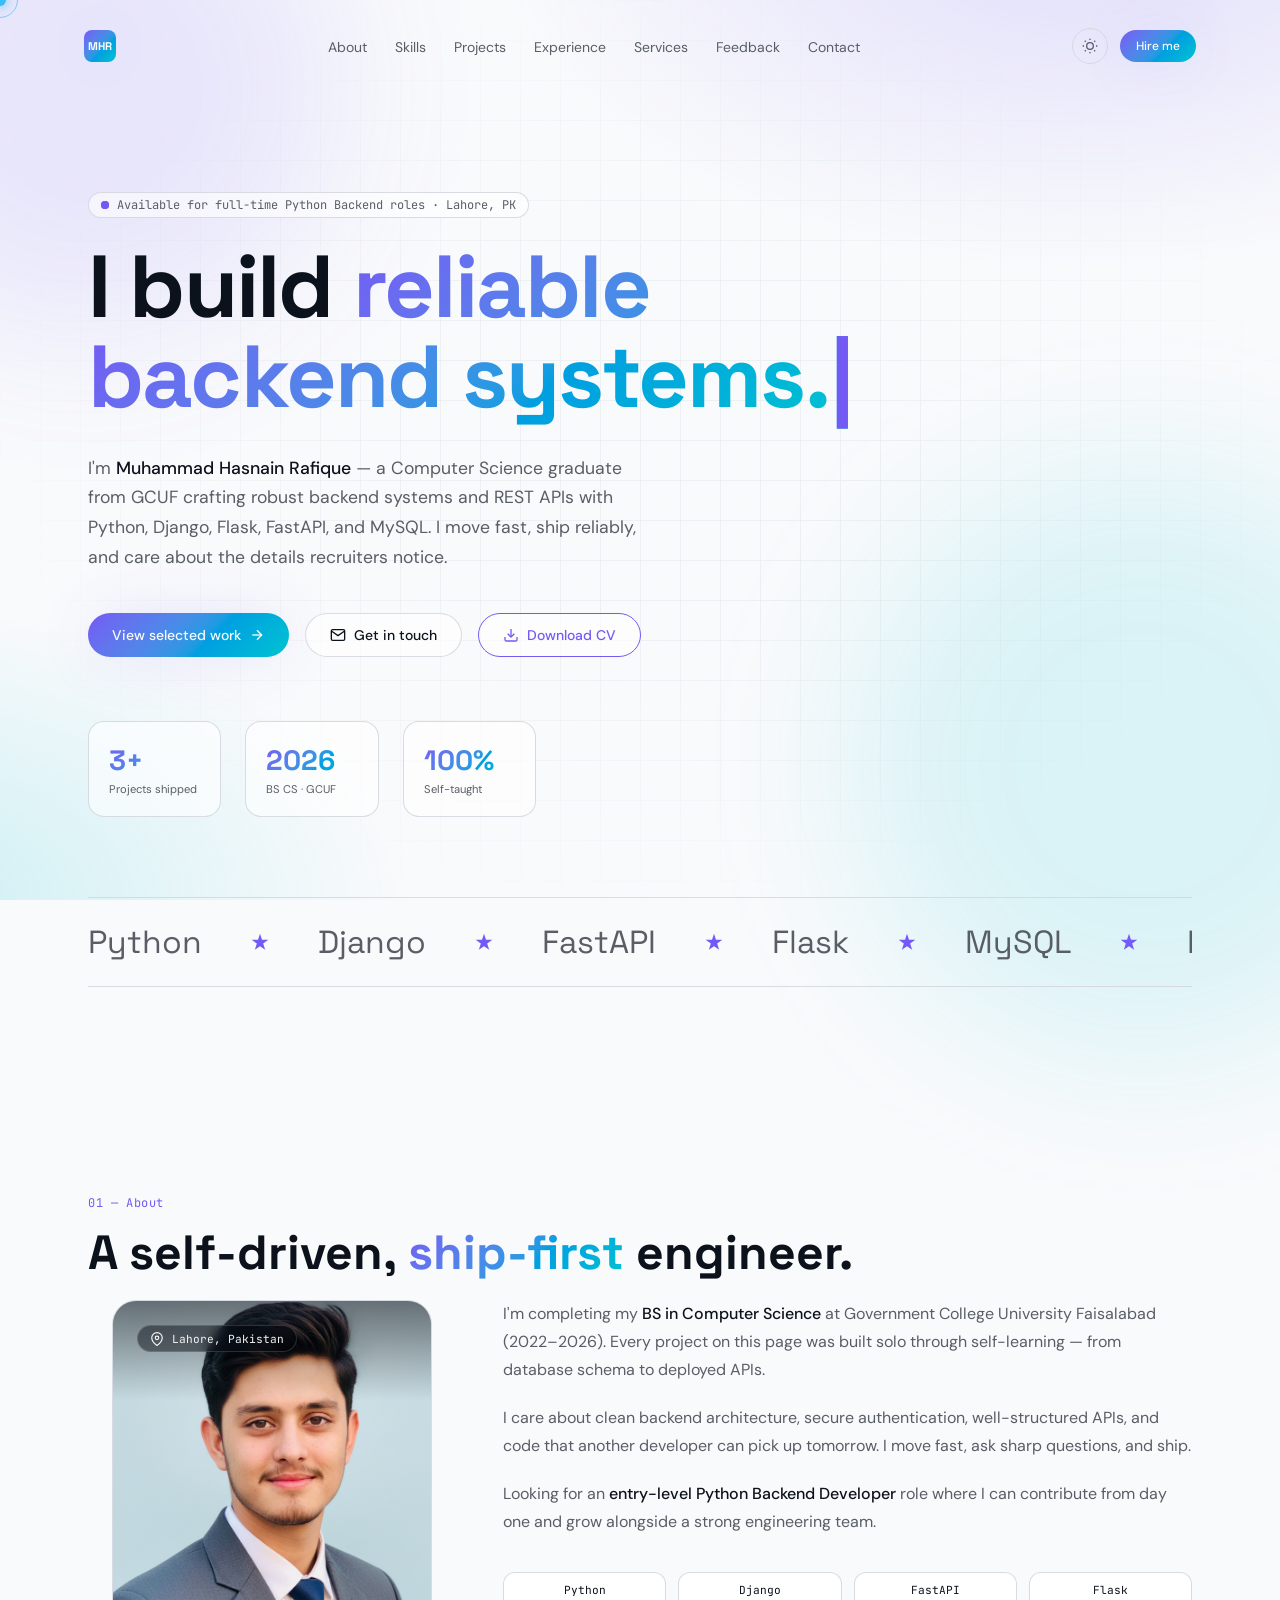
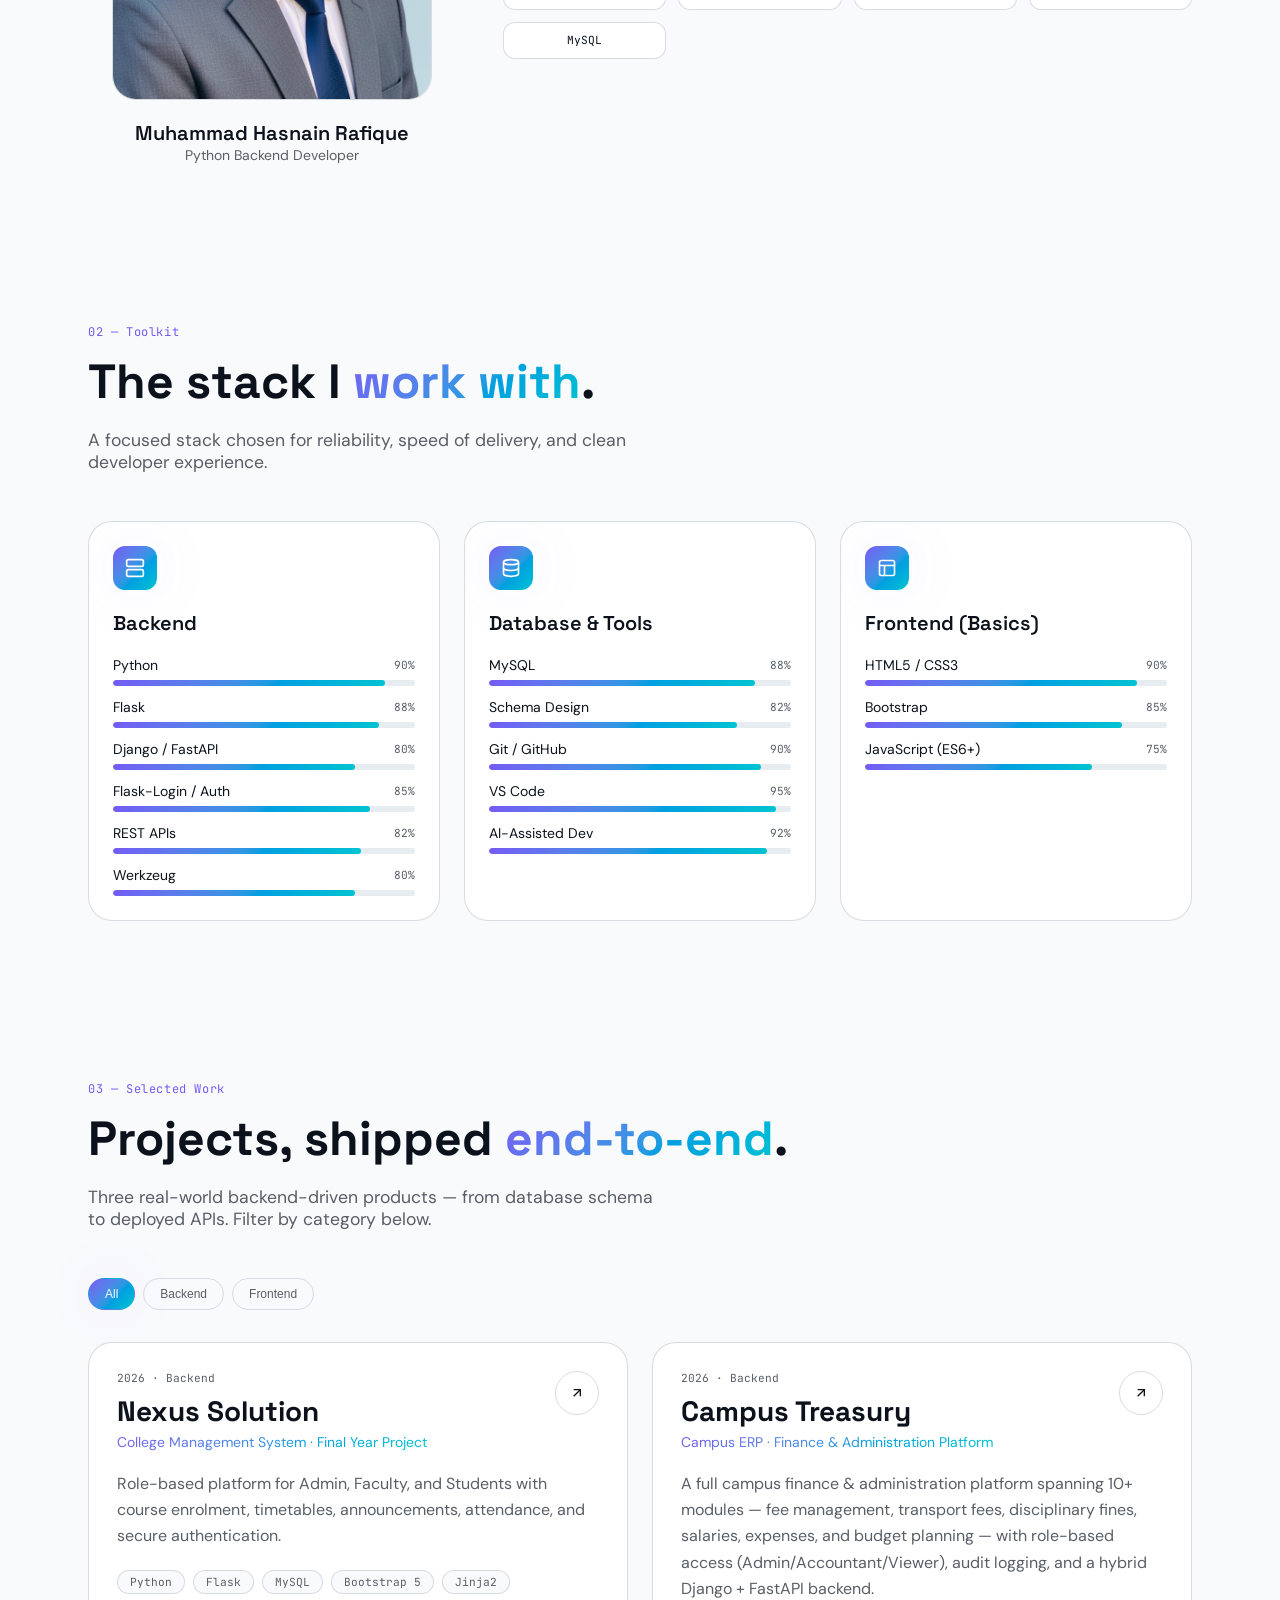
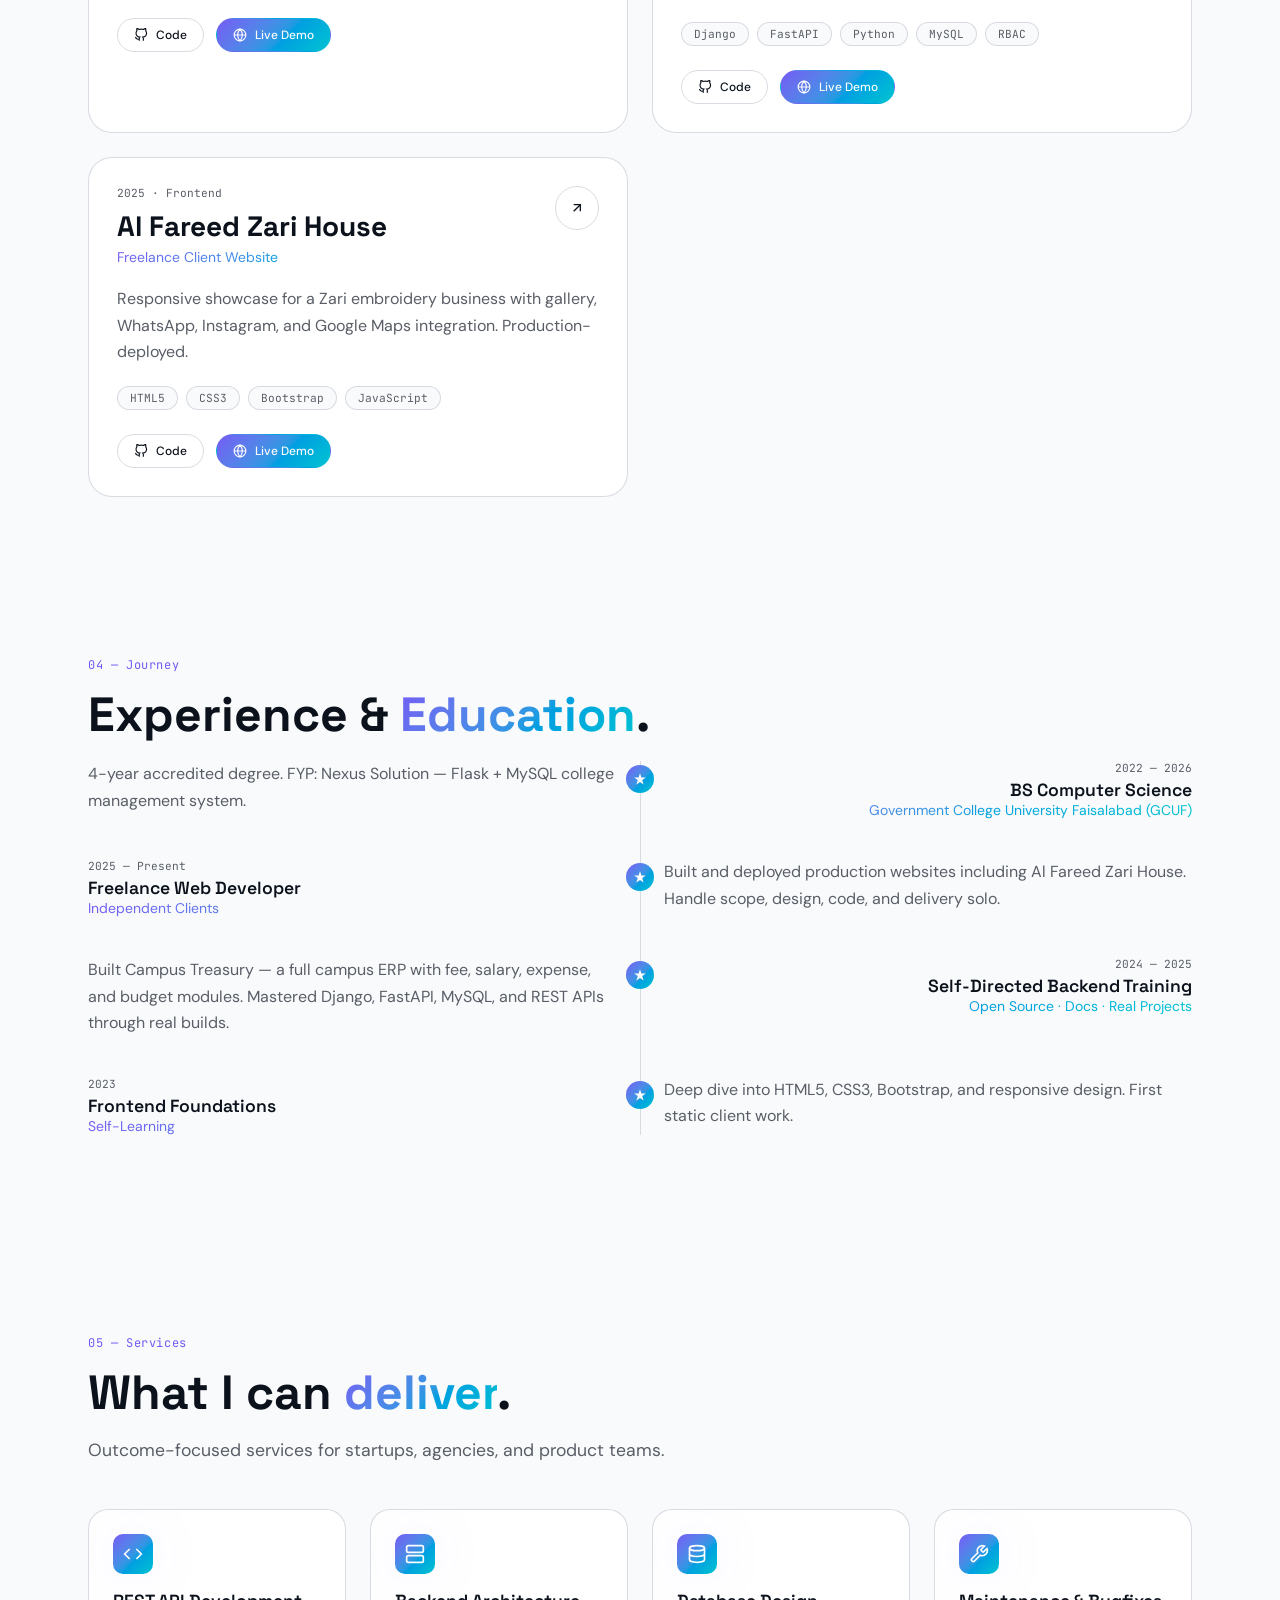
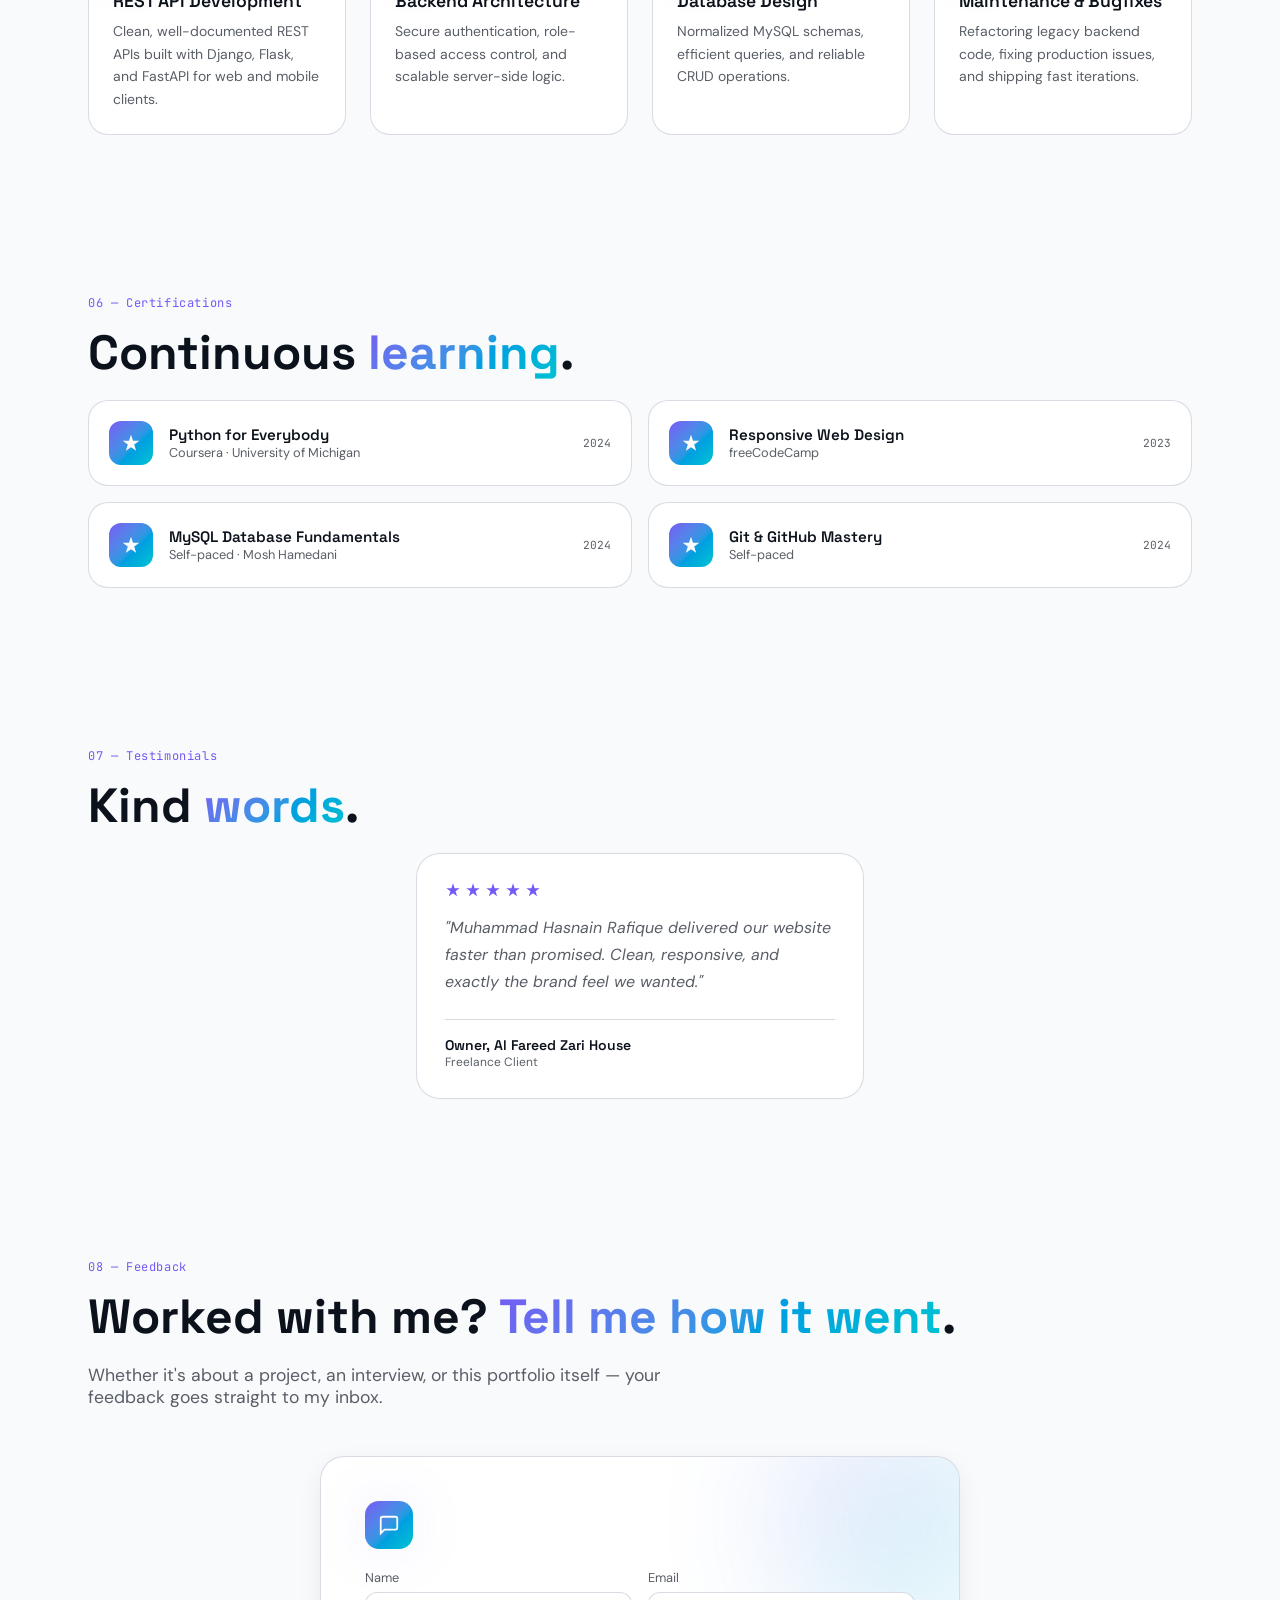
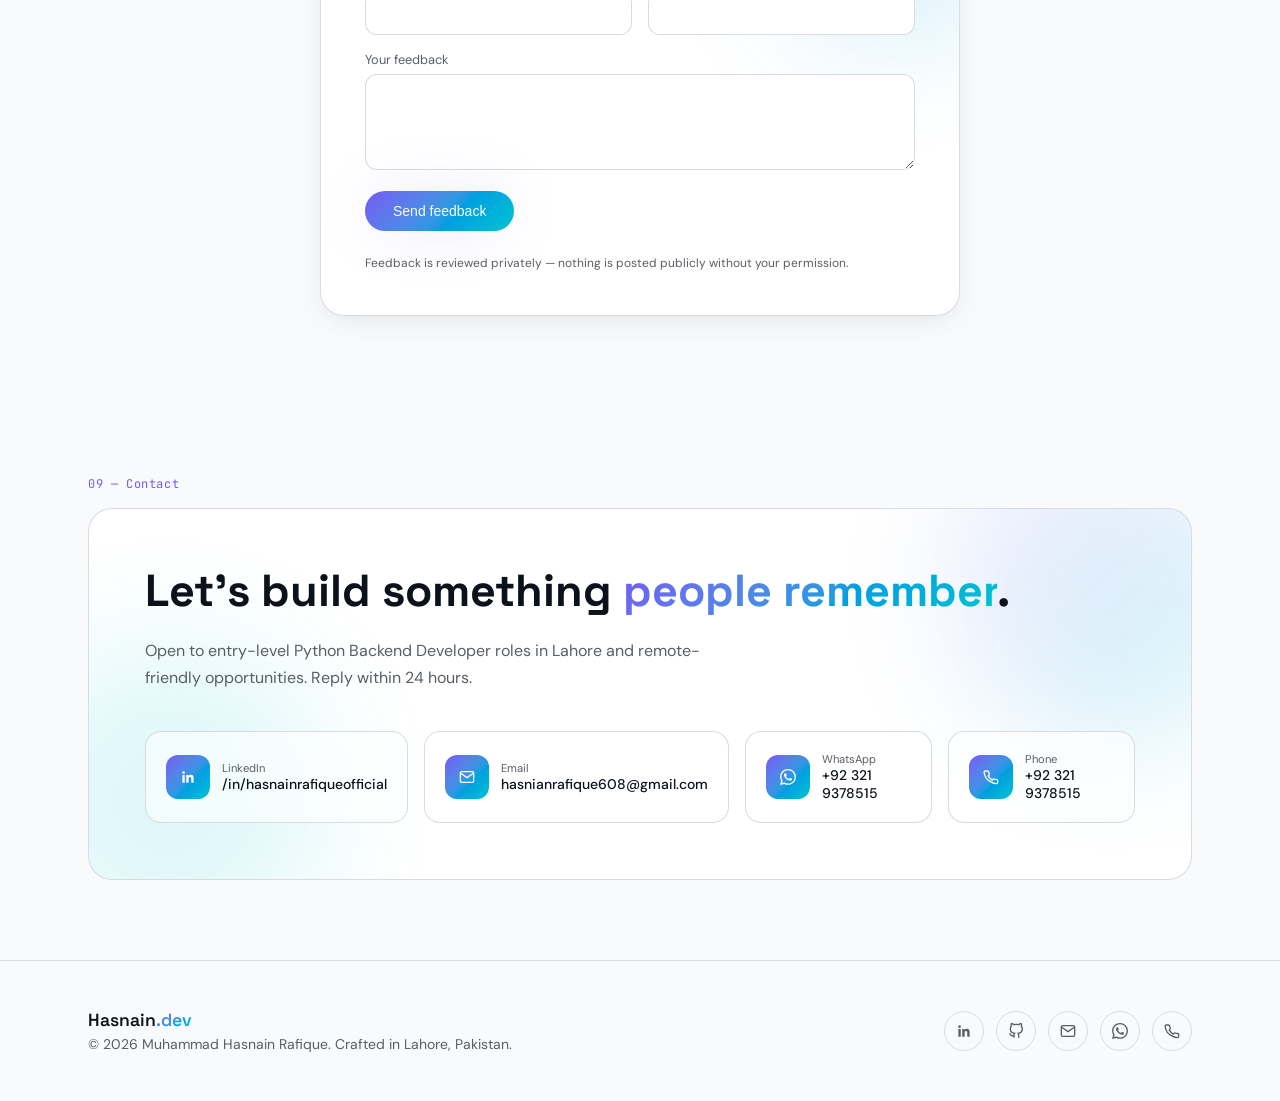
==== index.html @ e31b79c5 "update file" ====
<!DOCTYPE html>
<html lang="en">
<head>
<meta charset="UTF-8" />
<meta name="viewport" content="width=device-width, initial-scale=1.0" />
<title>Muhammad Hasnain Rafique — Python Backend Developer</title>
<meta name="description" content="Portfolio of Muhammad Hasnain Rafique — Computer Science graduate building robust backend systems and REST APIs with Python, Django, Flask, FastAPI, and MySQL. Based in Lahore, Pakistan." />
<meta property="og:type" content="website" />
<meta property="og:title" content="Muhammad Hasnain Rafique — Python Backend Developer" />
<meta property="og:description" content="Computer Science graduate building robust backend systems and REST APIs with Python, Django, Flask, FastAPI, and MySQL. Based in Lahore, Pakistan." />
<meta property="og:url" content="https://hasnain.dev" />
<meta name="twitter:card" content="summary" />
<meta name="twitter:title" content="Muhammad Hasnain Rafique — Python Backend Developer" />
<meta name="twitter:description" content="Computer Science graduate building robust backend systems and REST APIs with Python, Django, Flask, FastAPI, and MySQL." />
<link rel="preconnect" href="https://fonts.googleapis.com" />
<link rel="preconnect" href="https://fonts.gstatic.com" crossorigin />
<link href="https://fonts.googleapis.com/css2?family=Space+Grotesk:wght@400;500;600;700&family=DM+Sans:ital,opsz,wght@0,9..40,300;0,9..40,400;0,9..40,500;1,9..40,400&family=JetBrains+Mono:wght@400;500&display=swap" rel="stylesheet" />
<link rel="stylesheet" href="style.css">
</head>
<body>

<!-- Loading Screen -->
<div id="loading">
  <div class="loading-inner">
    <div class="loading-logo">MHR</div>
    <div style="margin-top:.75rem;font-family:'JetBrains Mono',monospace;font-size:.75rem;color:var(--muted-fg)">Loading portfolio…</div>
    <div class="loading-bar-wrap"><div class="loading-bar" id="loading-bar"></div></div>
  </div>
</div>

<!-- Scroll Progress -->
<div id="scroll-progress"></div>

<!-- Custom Cursor -->
<div id="cursor"></div>
<div id="cursor-ring"></div>

<!-- Background Layers -->
<div class="bg-hero-layer"></div>
<div class="grid-bg"></div>
<div class="blob-1"></div>
<div class="blob-2"></div>

<!-- ═══ NAVBAR ═══ -->
<nav id="navbar">
  <div class="nav-inner" id="nav-inner">
    <a href="#hero" class="nav-logo">
      <div class="nav-logo-badge">MHR</div>
      <span class="nav-logo-text" style="display:none" id="logo-text">Hasnain<span>.dev</span></span>
    </a>
    <ul class="nav-links">
      <li><a href="#about">About</a></li>
      <li><a href="#skills">Skills</a></li>
      <li><a href="#projects">Projects</a></li>
      <li><a href="#experience">Experience</a></li>
      <li><a href="#services">Services</a></li>
      <li><a href="#feedback">Feedback</a></li>
      <li><a href="#contact">Contact</a></li>
    </ul>
    <div class="nav-actions">
      <button class="theme-toggle" id="theme-btn" aria-label="Toggle theme">
        <svg id="theme-icon-sun" width="16" height="16" fill="none" stroke="currentColor" stroke-width="2" viewBox="0 0 24 24"><circle cx="12" cy="12" r="5"/><line x1="12" y1="1" x2="12" y2="3"/><line x1="12" y1="21" x2="12" y2="23"/><line x1="4.22" y1="4.22" x2="5.64" y2="5.64"/><line x1="18.36" y1="18.36" x2="19.78" y2="19.78"/><line x1="1" y1="12" x2="3" y2="12"/><line x1="21" y1="12" x2="23" y2="12"/><line x1="4.22" y1="19.78" x2="5.64" y2="18.36"/><line x1="18.36" y1="5.64" x2="19.78" y2="4.22"/></svg>
        <svg id="theme-icon-moon" width="16" height="16" fill="none" stroke="currentColor" stroke-width="2" viewBox="0 0 24 24" style="display:none"><path d="M21 12.79A9 9 0 1 1 11.21 3 7 7 0 0 0 21 12.79z"/></svg>
      </button>
      <a href="#contact" class="nav-cta">Hire me</a>
      <button class="hamburger" id="hamburger" aria-label="Menu">
        <svg id="ham-open" width="16" height="16" fill="none" stroke="currentColor" stroke-width="2" viewBox="0 0 24 24"><line x1="3" y1="12" x2="21" y2="12"/><line x1="3" y1="6" x2="21" y2="6"/><line x1="3" y1="18" x2="21" y2="18"/></svg>
        <svg id="ham-close" width="16" height="16" fill="none" stroke="currentColor" stroke-width="2" viewBox="0 0 24 24" style="display:none"><line x1="18" y1="6" x2="6" y2="18"/><line x1="6" y1="6" x2="18" y2="18"/></svg>
      </button>
    </div>
  </div>
  <div class="mobile-menu glass" id="mobile-menu">
    <a href="#about" onclick="closeMob()">About</a>
    <a href="#skills" onclick="closeMob()">Skills</a>
    <a href="#projects" onclick="closeMob()">Projects</a>
    <a href="#experience" onclick="closeMob()">Experience</a>
    <a href="#services" onclick="closeMob()">Services</a>
    <a href="#feedback" onclick="closeMob()">Feedback</a>
    <a href="#contact" onclick="closeMob()">Contact</a>
  </div>
</nav>

<!-- ═══ HERO ═══ -->
<section id="hero">
  <div class="container">
    <div class="hero-badge">
      <span class="pulse-dot"></span>
      Available for full-time Python Backend roles · Lahore, PK
    </div>
    <h1 class="hero-h1 font-display">
      I build <span class="accent-animated anim-gradient-pan">reliable</span><br>
      <span id="typewriter" class="caret" style="background:var(--grad-accent);-webkit-background-clip:text;background-clip:text;color:transparent"></span>
    </h1>
    <p class="hero-sub">
      I'm <strong>Muhammad Hasnain Rafique</strong> — a Computer Science graduate from GCUF crafting
      robust backend systems and REST APIs with Python, Django, Flask, FastAPI, and MySQL. I move fast, ship reliably, and care
      about the details recruiters notice.
    </p>
    <div class="hero-btns">
      <a href="#projects" class="btn-primary">
        View selected work
        <svg width="16" height="16" fill="none" stroke="currentColor" stroke-width="2" viewBox="0 0 24 24"><line x1="5" y1="12" x2="19" y2="12"/><polyline points="12 5 19 12 12 19"/></svg>
      </a>
      <a href="#contact" class="btn-secondary">
        <svg width="16" height="16" fill="none" stroke="currentColor" stroke-width="2" viewBox="0 0 24 24"><path d="M4 4h16c1.1 0 2 .9 2 2v12c0 1.1-.9 2-2 2H4c-1.1 0-2-.9-2-2V6c0-1.1.9-2 2-2z"/><polyline points="22,6 12,13 2,6"/></svg>
        Get in touch
      </a>
      <a href="Hasnain_Ats.pdf" download="Muhammad Hasnain Rafique CV.pdf" class="btn-secondary btn-cv" id="cv-download-btn">
        <svg width="16" height="16" fill="none" stroke="currentColor" stroke-width="2" viewBox="0 0 24 24"><path d="M21 15v4a2 2 0 0 1-2 2H5a2 2 0 0 1-2-2v-4"/><polyline points="7 10 12 15 17 10"/><line x1="12" y1="15" x2="12" y2="3"/></svg>
        Download CV
      </a>
    </div>
    <div class="hero-stats">
      <div class="stat-card">
        <div class="stat-val font-display">3+</div>
        <div class="stat-label">Projects shipped</div>
      </div>
      <div class="stat-card">
        <div class="stat-val font-display">2026</div>
        <div class="stat-label">BS CS · GCUF</div>
      </div>
      <div class="stat-card">
        <div class="stat-val font-display">100%</div>
        <div class="stat-label">Self-taught</div>
      </div>
    </div>
    <div class="marquee-wrap">
      <div class="marquee-track anim-shimmer" id="marquee-track"></div>
    </div>
  </div>
</section>

<!-- ═══ ABOUT ═══ -->
<section class="port-section" id="about">
  <div class="container">
    <p class="section-eyebrow font-mono">01 — About</p>
    <h2 class="section-title font-display">A self-driven, <span class="text-accent">ship-first</span> engineer.</h2>
    <div class="about-grid">
      <div class="reveal-left">
        <div class="about-card-wrap">
          <div class="about-card">
            <img src="profile.jpg" alt="Muhammad Hasnain Rafique" class="about-photo-bg" />
            <div class="about-card-inner">
              <div class="about-location">
                <svg width="14" height="14" fill="none" stroke="currentColor" stroke-width="2" viewBox="0 0 24 24"><path d="M21 10c0 7-9 13-9 13s-9-6-9-13a9 9 0 0 1 18 0z"/><circle cx="12" cy="10" r="3"/></svg>
                Lahore, Pakistan
              </div>
            </div>
          </div>
          <div class="about-caption">
            <p class="about-name font-display">Muhammad Hasnain Rafique</p>
            <p class="about-role">Python Backend Developer</p>
          </div>
        </div>
      </div>
      <div class="reveal-right about-text">
        <p>I'm completing my <strong>BS in Computer Science</strong> at Government College University Faisalabad (2022–2026). Every project on this page was built solo through self-learning — from database schema to deployed APIs.</p>
        <p>I care about clean backend architecture, secure authentication, well-structured APIs, and code that another developer can pick up tomorrow. I move fast, ask sharp questions, and ship.</p>
        <p>Looking for an <strong>entry-level Python Backend Developer</strong> role where I can contribute from day one and grow alongside a strong engineering team.</p>
        <div class="tech-pills">
          <div class="tech-pill font-mono">Python</div>
          <div class="tech-pill font-mono">Django</div>
          <div class="tech-pill font-mono">FastAPI</div>
          <div class="tech-pill font-mono">Flask</div>
          <div class="tech-pill font-mono">MySQL</div>
        </div>
      </div>
    </div>
  </div>
</section>

<!-- ═══ SKILLS ═══ -->
<section class="port-section" id="skills">
  <div class="container">
    <p class="section-eyebrow font-mono">02 — Toolkit</p>
    <h2 class="section-title font-display">The stack I <span class="text-accent">work with</span>.</h2>
    <p class="section-desc">A focused stack chosen for reliability, speed of delivery, and clean developer experience.</p>
    <div class="skills-grid">
      <!-- Backend -->
      <div class="skill-card reveal">
        <div class="skill-card-glow"></div>
        <div class="skill-icon">
          <svg width="20" height="20" fill="none" stroke="currentColor" stroke-width="2" viewBox="0 0 24 24"><rect x="2" y="2" width="20" height="8" rx="2" ry="2"/><rect x="2" y="14" width="20" height="8" rx="2" ry="2"/><line x1="6" y1="6" x2="6.01" y2="6"/><line x1="6" y1="18" x2="6.01" y2="18"/></svg>
        </div>
        <h3 class="skill-cat font-display">Backend</h3>
        <ul class="skill-list">
          <li><div class="skill-row-head"><span>Python</span><span class="skill-pct font-mono">90%</span></div><div class="skill-bar-bg"><div class="skill-bar" data-w="90"></div></div></li>
          <li><div class="skill-row-head"><span>Flask</span><span class="skill-pct font-mono">88%</span></div><div class="skill-bar-bg"><div class="skill-bar" data-w="88"></div></div></li>
          <li><div class="skill-row-head"><span>Django / FastAPI</span><span class="skill-pct font-mono">80%</span></div><div class="skill-bar-bg"><div class="skill-bar" data-w="80"></div></div></li>
          <li><div class="skill-row-head"><span>Flask-Login / Auth</span><span class="skill-pct font-mono">85%</span></div><div class="skill-bar-bg"><div class="skill-bar" data-w="85"></div></div></li>
          <li><div class="skill-row-head"><span>REST APIs</span><span class="skill-pct font-mono">82%</span></div><div class="skill-bar-bg"><div class="skill-bar" data-w="82"></div></div></li>
          <li><div class="skill-row-head"><span>Werkzeug</span><span class="skill-pct font-mono">80%</span></div><div class="skill-bar-bg"><div class="skill-bar" data-w="80"></div></div></li>
        </ul>
      </div>
      <!-- DB & Tools -->
      <div class="skill-card reveal" style="transition-delay:.08s">
        <div class="skill-card-glow"></div>
        <div class="skill-icon">
          <svg width="20" height="20" fill="none" stroke="currentColor" stroke-width="2" viewBox="0 0 24 24"><ellipse cx="12" cy="5" rx="9" ry="3"/><path d="M21 12c0 1.66-4 3-9 3s-9-1.34-9-3"/><path d="M3 5v14c0 1.66 4 3 9 3s9-1.34 9-3V5"/></svg>
        </div>
        <h3 class="skill-cat font-display">Database & Tools</h3>
        <ul class="skill-list">
          <li><div class="skill-row-head"><span>MySQL</span><span class="skill-pct font-mono">88%</span></div><div class="skill-bar-bg"><div class="skill-bar" data-w="88"></div></div></li>
          <li><div class="skill-row-head"><span>Schema Design</span><span class="skill-pct font-mono">82%</span></div><div class="skill-bar-bg"><div class="skill-bar" data-w="82"></div></div></li>
          <li><div class="skill-row-head"><span>Git / GitHub</span><span class="skill-pct font-mono">90%</span></div><div class="skill-bar-bg"><div class="skill-bar" data-w="90"></div></div></li>
          <li><div class="skill-row-head"><span>VS Code</span><span class="skill-pct font-mono">95%</span></div><div class="skill-bar-bg"><div class="skill-bar" data-w="95"></div></div></li>
          <li><div class="skill-row-head"><span>AI-Assisted Dev</span><span class="skill-pct font-mono">92%</span></div><div class="skill-bar-bg"><div class="skill-bar" data-w="92"></div></div></li>
        </ul>
      </div>
      <!-- Frontend (basic) -->
      <div class="skill-card reveal" style="transition-delay:.16s">
        <div class="skill-card-glow"></div>
        <div class="skill-icon">
          <svg width="20" height="20" fill="none" stroke="currentColor" stroke-width="2" viewBox="0 0 24 24"><rect x="3" y="3" width="18" height="18" rx="2" ry="2"/><line x1="3" y1="9" x2="21" y2="9"/><line x1="9" y1="21" x2="9" y2="9"/></svg>
        </div>
        <h3 class="skill-cat font-display">Frontend (Basics)</h3>
        <ul class="skill-list">
          <li><div class="skill-row-head"><span>HTML5 / CSS3</span><span class="skill-pct font-mono">90%</span></div><div class="skill-bar-bg"><div class="skill-bar" data-w="90"></div></div></li>
          <li><div class="skill-row-head"><span>Bootstrap</span><span class="skill-pct font-mono">85%</span></div><div class="skill-bar-bg"><div class="skill-bar" data-w="85"></div></div></li>
          <li><div class="skill-row-head"><span>JavaScript (ES6+)</span><span class="skill-pct font-mono">75%</span></div><div class="skill-bar-bg"><div class="skill-bar" data-w="75"></div></div></li>
        </ul>
      </div>
    </div>
  </div>
</section>

<!-- ═══ PROJECTS ═══ -->
<section class="port-section" id="projects">
  <div class="container">
    <p class="section-eyebrow font-mono">03 — Selected Work</p>
    <h2 class="section-title font-display">Projects, shipped <span class="text-accent">end-to-end</span>.</h2>
    <p class="section-desc">Three real-world backend-driven products — from database schema to deployed APIs. Filter by category below.</p>
    <div class="filter-btns">
      <button class="filter-btn active" data-filter="All">All</button>
      <button class="filter-btn" data-filter="Backend">Backend</button>
      <button class="filter-btn" data-filter="Frontend">Frontend</button>
    </div>
    <div class="projects-grid" id="projects-grid">
      <div class="project-card reveal" data-category="Backend">
        <div class="project-card-glow"></div>
        <div class="project-card-body">
          <div class="project-head">
            <div>
              <div class="project-meta font-mono">2026 · Backend</div>
              <h3 class="project-name font-display">Nexus Solution</h3>
              <p class="project-tag">College Management System · Final Year Project</p>
            </div>
            <div class="project-arrow">
              <svg width="16" height="16" fill="none" stroke="currentColor" stroke-width="2" viewBox="0 0 24 24"><line x1="7" y1="17" x2="17" y2="7"/><polyline points="7 7 17 7 17 17"/></svg>
            </div>
          </div>
          <p class="project-desc">Role-based platform for Admin, Faculty, and Students with course enrolment, timetables, announcements, attendance, and secure authentication.</p>
          <div class="project-stack">
            <span class="stack-tag font-mono">Python</span>
            <span class="stack-tag font-mono">Flask</span>
            <span class="stack-tag font-mono">MySQL</span>
            <span class="stack-tag font-mono">Bootstrap 5</span>
            <span class="stack-tag font-mono">Jinja2</span>
          </div>
          <div class="project-links">
            <a href="https://github.com/hasnainrafique885-oss/NEXUS_Solution" target="_blank" class="link-btn">
              <svg width="14" height="14" fill="none" stroke="currentColor" stroke-width="2" viewBox="0 0 24 24"><path d="M9 19c-5 1.5-5-2.5-7-3m14 6v-3.87a3.37 3.37 0 0 0-.94-2.61c3.14-.35 6.44-1.54 6.44-7A5.44 5.44 0 0 0 20 4.77 5.07 5.07 0 0 0 19.91 1S18.73.65 16 2.48a13.38 13.38 0 0 0-7 0C6.27.65 5.09 1 5.09 1A5.07 5.07 0 0 0 5 4.77a5.44 5.44 0 0 0-1.5 3.78c0 5.42 3.3 6.61 6.44 7A3.37 3.37 0 0 0 9 18.13V22"/></svg>
              Code
            </a>
            <a href="https://nexus-campus-manangement-hub.vercel.app/" target="_blank" class="link-btn demo">
              <svg width="14" height="14" fill="none" stroke="currentColor" stroke-width="2" viewBox="0 0 24 24"><circle cx="12" cy="12" r="10"/><line x1="2" y1="12" x2="22" y2="12"/><path d="M12 2a15.3 15.3 0 0 1 4 10 15.3 15.3 0 0 1-4 10 15.3 15.3 0 0 1-4-10 15.3 15.3 0 0 1 4-10z"/></svg>
              Live Demo
            </a>
          </div>
        </div>
      </div>

      <div class="project-card reveal" data-category="Backend" style="transition-delay:.08s">
        <div class="project-card-glow"></div>
        <div class="project-card-body">
          <div class="project-head">
            <div>
              <div class="project-meta font-mono">2026 · Backend</div>
              <h3 class="project-name font-display">Campus Treasury</h3>
              <p class="project-tag">Campus ERP · Finance & Administration Platform</p>
            </div>
            <div class="project-arrow">
              <svg width="16" height="16" fill="none" stroke="currentColor" stroke-width="2" viewBox="0 0 24 24"><line x1="7" y1="17" x2="17" y2="7"/><polyline points="7 7 17 7 17 17"/></svg>
            </div>
          </div>
          <p class="project-desc">A full campus finance &amp; administration platform spanning 10+ modules — fee management, transport fees, disciplinary fines, salaries, expenses, and budget planning — with role-based access (Admin/Accountant/Viewer), audit logging, and a hybrid Django + FastAPI backend.</p>
          <div class="project-stack">
            <span class="stack-tag font-mono">Django</span>
            <span class="stack-tag font-mono">FastAPI</span>
            <span class="stack-tag font-mono">Python</span>
            <span class="stack-tag font-mono">MySQL</span>
            <span class="stack-tag font-mono">RBAC</span>
          </div>
          <div class="project-links">
            <a href="https://github.com/hasnainrafique885-oss/CampusTreasury-Web-App" target="_blank" class="link-btn">
              <svg width="14" height="14" fill="none" stroke="currentColor" stroke-width="2" viewBox="0 0 24 24"><path d="M9 19c-5 1.5-5-2.5-7-3m14 6v-3.87a3.37 3.37 0 0 0-.94-2.61c3.14-.35 6.44-1.54 6.44-7A5.44 5.44 0 0 0 20 4.77 5.07 5.07 0 0 0 19.91 1S18.73.65 16 2.48a13.38 13.38 0 0 0-7 0C6.27.65 5.09 1 5.09 1A5.07 5.07 0 0 0 5 4.77a5.44 5.44 0 0 0-1.5 3.78c0 5.42 3.3 6.61 6.44 7A3.37 3.37 0 0 0 9 18.13V22"/></svg>
              Code
            </a>
            <a href="https://campus-treasury-web-app.vercel.app/" target="_blank" class="link-btn demo">
              <svg width="14" height="14" fill="none" stroke="currentColor" stroke-width="2" viewBox="0 0 24 24"><circle cx="12" cy="12" r="10"/><line x1="2" y1="12" x2="22" y2="12"/><path d="M12 2a15.3 15.3 0 0 1 4 10 15.3 15.3 0 0 1-4 10 15.3 15.3 0 0 1-4-10 15.3 15.3 0 0 1 4-10z"/></svg>
              Live Demo
            </a>
          </div>
        </div>
      </div>

      <div class="project-card reveal" data-category="Frontend" style="transition-delay:.16s">
        <div class="project-card-glow"></div>
        <div class="project-card-body">
          <div class="project-head">
            <div>
              <div class="project-meta font-mono">2025 · Frontend</div>
              <h3 class="project-name font-display">Al Fareed Zari House</h3>
              <p class="project-tag">Freelance Client Website</p>
            </div>
            <div class="project-arrow">
              <svg width="16" height="16" fill="none" stroke="currentColor" stroke-width="2" viewBox="0 0 24 24"><line x1="7" y1="17" x2="17" y2="7"/><polyline points="7 7 17 7 17 17"/></svg>
            </div>
          </div>
          <p class="project-desc">Responsive showcase for a Zari embroidery business with gallery, WhatsApp, Instagram, and Google Maps integration. Production-deployed.</p>
          <div class="project-stack">
            <span class="stack-tag font-mono">HTML5</span>
            <span class="stack-tag font-mono">CSS3</span>
            <span class="stack-tag font-mono">Bootstrap</span>
            <span class="stack-tag font-mono">JavaScript</span>
          </div>
          <div class="project-links">
            <a href="https://github.com/hasnainrafique885-oss/Al-Fareed-Zarri-house" target="_blank" class="link-btn">
              <svg width="14" height="14" fill="none" stroke="currentColor" stroke-width="2" viewBox="0 0 24 24"><path d="M9 19c-5 1.5-5-2.5-7-3m14 6v-3.87a3.37 3.37 0 0 0-.94-2.61c3.14-.35 6.44-1.54 6.44-7A5.44 5.44 0 0 0 20 4.77 5.07 5.07 0 0 0 19.91 1S18.73.65 16 2.48a13.38 13.38 0 0 0-7 0C6.27.65 5.09 1 5.09 1A5.07 5.07 0 0 0 5 4.77a5.44 5.44 0 0 0-1.5 3.78c0 5.42 3.3 6.61 6.44 7A3.37 3.37 0 0 0 9 18.13V22"/></svg>
              Code
            </a>
            <a href="https://al-fareed-zarri-house.vercel.app/" target="_blank" class="link-btn demo">
              <svg width="14" height="14" fill="none" stroke="currentColor" stroke-width="2" viewBox="0 0 24 24"><circle cx="12" cy="12" r="10"/><line x1="2" y1="12" x2="22" y2="12"/><path d="M12 2a15.3 15.3 0 0 1 4 10 15.3 15.3 0 0 1-4 10 15.3 15.3 0 0 1-4-10 15.3 15.3 0 0 1 4-10z"/></svg>
              Live Demo
            </a>
          </div>
        </div>
      </div>
    </div>
  </div>
</section>

<!-- ═══ EXPERIENCE / EDUCATION ═══ -->
<section class="port-section" id="experience">
  <div class="container">
    <p class="section-eyebrow font-mono">04 — Journey</p>
    <h2 class="section-title font-display">Experience & <span class="text-accent">Education</span>.</h2>
    <div class="timeline">
      <div class="timeline-line"></div>
      <div class="timeline-item even reveal">
        <div class="timeline-dot">
          <svg width="14" height="14" fill="currentColor" viewBox="0 0 24 24"><path d="M12 2l2.4 7.4H22l-6.2 4.5 2.4 7.4L12 17 5.8 21.3l2.4-7.4L2 9.4h7.6z"/></svg>
        </div>
        <div class="timeline-info">
          <div class="timeline-date font-mono">2022 — 2026</div>
          <h3 class="timeline-title font-display">BS Computer Science</h3>
          <p class="timeline-org">Government College University Faisalabad (GCUF)</p>
        </div>
        <div class="timeline-desc">4-year accredited degree. FYP: Nexus Solution — Flask + MySQL college management system.</div>
      </div>
      <div class="timeline-item odd reveal">
        <div class="timeline-dot">
          <svg width="14" height="14" fill="currentColor" viewBox="0 0 24 24"><path d="M12 2l2.4 7.4H22l-6.2 4.5 2.4 7.4L12 17 5.8 21.3l2.4-7.4L2 9.4h7.6z"/></svg>
        </div>
        <div class="timeline-info">
          <div class="timeline-date font-mono">2025 — Present</div>
          <h3 class="timeline-title font-display">Freelance Web Developer</h3>
          <p class="timeline-org">Independent Clients</p>
        </div>
        <div class="timeline-desc">Built and deployed production websites including Al Fareed Zari House. Handle scope, design, code, and delivery solo.</div>
      </div>
      <div class="timeline-item even reveal">
        <div class="timeline-dot">
          <svg width="14" height="14" fill="currentColor" viewBox="0 0 24 24"><path d="M12 2l2.4 7.4H22l-6.2 4.5 2.4 7.4L12 17 5.8 21.3l2.4-7.4L2 9.4h7.6z"/></svg>
        </div>
        <div class="timeline-info">
          <div class="timeline-date font-mono">2024 — 2025</div>
          <h3 class="timeline-title font-display">Self-Directed Backend Training</h3>
          <p class="timeline-org">Open Source · Docs · Real Projects</p>
        </div>
        <div class="timeline-desc">Built Campus Treasury — a full campus ERP with fee, salary, expense, and budget modules. Mastered Django, FastAPI, MySQL, and REST APIs through real builds.</div>
      </div>
      <div class="timeline-item odd reveal">
        <div class="timeline-dot">
          <svg width="14" height="14" fill="currentColor" viewBox="0 0 24 24"><path d="M12 2l2.4 7.4H22l-6.2 4.5 2.4 7.4L12 17 5.8 21.3l2.4-7.4L2 9.4h7.6z"/></svg>
        </div>
        <div class="timeline-info">
          <div class="timeline-date font-mono">2023</div>
          <h3 class="timeline-title font-display">Frontend Foundations</h3>
          <p class="timeline-org">Self-Learning</p>
        </div>
        <div class="timeline-desc">Deep dive into HTML5, CSS3, Bootstrap, and responsive design. First static client work.</div>
      </div>
    </div>
  </div>
</section>

<!-- ═══ SERVICES ═══ -->
<section class="port-section" id="services">
  <div class="container">
    <p class="section-eyebrow font-mono">05 — Services</p>
    <h2 class="section-title font-display">What I can <span class="text-accent">deliver</span>.</h2>
    <p class="section-desc">Outcome-focused services for startups, agencies, and product teams.</p>
    <div class="services-grid">
      <div class="service-card reveal">
        <div class="service-icon">
          <svg width="20" height="20" fill="none" stroke="currentColor" stroke-width="2" viewBox="0 0 24 24"><polyline points="16 18 22 12 16 6"/><polyline points="8 6 2 12 8 18"/></svg>
        </div>
        <h3 class="service-title font-display">REST API Development</h3>
        <p class="service-desc">Clean, well-documented REST APIs built with Django, Flask, and FastAPI for web and mobile clients.</p>
      </div>
      <div class="service-card reveal" style="transition-delay:.07s">
        <div class="service-icon">
          <svg width="20" height="20" fill="none" stroke="currentColor" stroke-width="2" viewBox="0 0 24 24"><rect x="2" y="2" width="20" height="8" rx="2" ry="2"/><rect x="2" y="14" width="20" height="8" rx="2" ry="2"/><line x1="6" y1="6" x2="6.01" y2="6"/><line x1="6" y1="18" x2="6.01" y2="18"/></svg>
        </div>
        <h3 class="service-title font-display">Backend Architecture</h3>
        <p class="service-desc">Secure authentication, role-based access control, and scalable server-side logic.</p>
      </div>
      <div class="service-card reveal" style="transition-delay:.14s">
        <div class="service-icon">
          <svg width="20" height="20" fill="none" stroke="currentColor" stroke-width="2" viewBox="0 0 24 24"><ellipse cx="12" cy="5" rx="9" ry="3"/><path d="M21 12c0 1.66-4 3-9 3s-9-1.34-9-3"/><path d="M3 5v14c0 1.66 4 3 9 3s9-1.34 9-3V5"/></svg>
        </div>
        <h3 class="service-title font-display">Database Design</h3>
        <p class="service-desc">Normalized MySQL schemas, efficient queries, and reliable CRUD operations.</p>
      </div>
      <div class="service-card reveal" style="transition-delay:.21s">
        <div class="service-icon">
          <svg width="20" height="20" fill="none" stroke="currentColor" stroke-width="2" viewBox="0 0 24 24"><path d="M14.7 6.3a1 1 0 0 0 0 1.4l1.6 1.6a1 1 0 0 0 1.4 0l3.77-3.77a6 6 0 0 1-7.94 7.94l-6.91 6.91a2.12 2.12 0 0 1-3-3l6.91-6.91a6 6 0 0 1 7.94-7.94l-3.76 3.76z"/></svg>
        </div>
        <h3 class="service-title font-display">Maintenance & Bugfixes</h3>
        <p class="service-desc">Refactoring legacy backend code, fixing production issues, and shipping fast iterations.</p>
      </div>
    </div>
  </div>
</section>

<!-- ═══ CERTIFICATIONS ═══ -->
<section class="port-section">
  <div class="container">
    <p class="section-eyebrow font-mono">06 — Certifications</p>
    <h2 class="section-title font-display">Continuous <span class="text-accent">learning</span>.</h2>
    <div class="certs-grid">
      <div class="cert-card reveal-left">
        <div class="cert-left">
          <div class="cert-icon"><svg width="20" height="20" fill="currentColor" viewBox="0 0 24 24"><path d="M12 2l2.4 7.4H22l-6.2 4.5 2.4 7.4L12 17 5.8 21.3l2.4-7.4L2 9.4h7.6z"/></svg></div>
          <div>
            <div class="cert-name font-display">Python for Everybody</div>
            <div class="cert-org">Coursera · University of Michigan</div>
          </div>
        </div>
        <div class="cert-year font-mono">2024</div>
      </div>
      <div class="cert-card reveal-right">
        <div class="cert-left">
          <div class="cert-icon"><svg width="20" height="20" fill="currentColor" viewBox="0 0 24 24"><path d="M12 2l2.4 7.4H22l-6.2 4.5 2.4 7.4L12 17 5.8 21.3l2.4-7.4L2 9.4h7.6z"/></svg></div>
          <div>
            <div class="cert-name font-display">Responsive Web Design</div>
            <div class="cert-org">freeCodeCamp</div>
          </div>
        </div>
        <div class="cert-year font-mono">2023</div>
      </div>
      <div class="cert-card reveal-left">
        <div class="cert-left">
          <div class="cert-icon"><svg width="20" height="20" fill="currentColor" viewBox="0 0 24 24"><path d="M12 2l2.4 7.4H22l-6.2 4.5 2.4 7.4L12 17 5.8 21.3l2.4-7.4L2 9.4h7.6z"/></svg></div>
          <div>
            <div class="cert-name font-display">MySQL Database Fundamentals</div>
            <div class="cert-org">Self-paced · Mosh Hamedani</div>
          </div>
        </div>
        <div class="cert-year font-mono">2024</div>
      </div>
      <div class="cert-card reveal-right">
        <div class="cert-left">
          <div class="cert-icon"><svg width="20" height="20" fill="currentColor" viewBox="0 0 24 24"><path d="M12 2l2.4 7.4H22l-6.2 4.5 2.4 7.4L12 17 5.8 21.3l2.4-7.4L2 9.4h7.6z"/></svg></div>
          <div>
            <div class="cert-name font-display">Git & GitHub Mastery</div>
            <div class="cert-org">Self-paced</div>
          </div>
        </div>
        <div class="cert-year font-mono">2024</div>
      </div>
    </div>
  </div>
</section>

<!-- ═══ TESTIMONIALS ═══ -->
<section class="port-section">
  <div class="container">
    <p class="section-eyebrow font-mono">07 — Testimonials</p>
    <h2 class="section-title font-display">Kind <span class="text-accent">words</span>.</h2>
    <div class="test-grid">
      <div class="test-card reveal">
        <div class="stars">
          <svg viewBox="0 0 24 24"><path d="M12 2l2.4 7.4H22l-6.2 4.5 2.4 7.4L12 17 5.8 21.3l2.4-7.4L2 9.4h7.6z"/></svg>
          <svg viewBox="0 0 24 24"><path d="M12 2l2.4 7.4H22l-6.2 4.5 2.4 7.4L12 17 5.8 21.3l2.4-7.4L2 9.4h7.6z"/></svg>
          <svg viewBox="0 0 24 24"><path d="M12 2l2.4 7.4H22l-6.2 4.5 2.4 7.4L12 17 5.8 21.3l2.4-7.4L2 9.4h7.6z"/></svg>
          <svg viewBox="0 0 24 24"><path d="M12 2l2.4 7.4H22l-6.2 4.5 2.4 7.4L12 17 5.8 21.3l2.4-7.4L2 9.4h7.6z"/></svg>
          <svg viewBox="0 0 24 24"><path d="M12 2l2.4 7.4H22l-6.2 4.5 2.4 7.4L12 17 5.8 21.3l2.4-7.4L2 9.4h7.6z"/></svg>
        </div>
        <p class="test-quote">"Muhammad Hasnain Rafique delivered our website faster than promised. Clean, responsive, and exactly the brand feel we wanted."</p>
        <div class="test-divider">
          <div class="test-name font-display">Owner, Al Fareed Zari House</div>
          <div class="test-role">Freelance Client</div>
        </div>
      </div>
    </div>
  </div>
</section>

<!-- ═══ FEEDBACK ═══ -->
<section class="port-section" id="feedback">
  <div class="container">
    <p class="section-eyebrow font-mono">08 — Feedback</p>
    <h2 class="section-title font-display">Worked with me? <span class="text-accent">Tell me how it went</span>.</h2>
    <p class="section-desc">Whether it's about a project, an interview, or this portfolio itself — your feedback goes straight to my inbox.</p>
    <div class="feedback-box reveal">
      <div class="feedback-blob"></div>
      <div class="feedback-icon">
        <svg width="22" height="22" fill="none" stroke="currentColor" stroke-width="2" viewBox="0 0 24 24"><path d="M21 15a2 2 0 0 1-2 2H7l-4 4V5a2 2 0 0 1 2-2h14a2 2 0 0 1 2 2z"/></svg>
      </div>
      <form class="feedback-form" id="feedback-form" action="https://formspree.io/f/myegeykp" method="POST">
        <div class="feedback-row">
          <div>
            <label class="feedback-label" for="fb-name">Name</label>
            <input class="feedback-input" type="text" id="fb-name" name="name" required />
          </div>
          <div>
            <label class="feedback-label" for="fb-email">Email</label>
            <input class="feedback-input" type="email" id="fb-email" name="email" required />
          </div>
        </div>
        <div>
          <label class="feedback-label" for="fb-message">Your feedback</label>
          <textarea class="feedback-textarea" id="fb-message" name="message" required></textarea>
        </div>
        <button type="submit" class="feedback-submit">Send feedback</button>
        <div class="feedback-status" id="feedback-status"></div>
        <p class="feedback-note">Feedback is reviewed privately — nothing is posted publicly without your permission.</p>
      </form>
    </div>
  </div>
</section>

<!-- ═══ CONTACT ═══ -->
<section class="port-section" id="contact">
  <div class="container">
    <p class="section-eyebrow font-mono">09 — Contact</p>
    <div class="contact-box reveal">
      <div class="contact-blob-1"></div>
      <div class="contact-blob-2"></div>
      <div class="contact-inner">
        <div>
          <h2 class="contact-h2 font-display">Let's build something <span class="text-accent">people remember</span>.</h2>
          <p class="contact-sub">Open to entry-level Python Backend Developer roles in Lahore and remote-friendly opportunities. Reply within 24 hours.</p>
          <div class="contact-links">
            <a href="https://www.linkedin.com/in/hasnainrafiqueofficial/" target="_blank" class="contact-link">
              <div class="contact-link-icon"><svg width="16" height="16" fill="currentColor" viewBox="0 0 24 24"><path d="M20.447 20.452h-3.554v-5.569c0-1.328-.027-3.037-1.852-3.037-1.853 0-2.136 1.445-2.136 2.939v5.667H9.351V9h3.414v1.561h.046c.477-.9 1.637-1.85 3.37-1.85 3.601 0 4.267 2.37 4.267 5.455v6.286zM5.337 7.433a2.062 2.062 0 1 1 0-4.125 2.062 2.062 0 0 1 0 4.125zM7.114 20.452H3.558V9h3.556v11.452z"/></svg></div>
              <div>
                <div class="contact-link-label">LinkedIn</div>
                <div class="contact-link-val">/in/hasnainrafiqueofficial</div>
              </div>
            </a>
            <a href="mailto:hasnianrafique608@gmail.com" class="contact-link">
              <div class="contact-link-icon"><svg width="16" height="16" fill="none" stroke="currentColor" stroke-width="2" viewBox="0 0 24 24"><path d="M4 4h16c1.1 0 2 .9 2 2v12c0 1.1-.9 2-2 2H4c-1.1 0-2-.9-2-2V6c0-1.1.9-2 2-2z"/><polyline points="22,6 12,13 2,6"/></svg></div>
              <div>
                <div class="contact-link-label">Email</div>
                <div class="contact-link-val">hasnianrafique608@gmail.com</div>
              </div>
            </a>
            <a href="https://wa.me/923219378515" target="_blank" class="contact-link">
              <div class="contact-link-icon"><svg fill="currentColor" viewBox="0 0 24 24" width="16" height="16"><path d="M17.472 14.382c-.297-.149-1.758-.867-2.03-.967-.273-.099-.471-.148-.67.15-.197.297-.767.966-.94 1.164-.173.199-.347.223-.644.075-.297-.15-1.255-.463-2.39-1.475-.883-.788-1.48-1.761-1.653-2.059-.173-.297-.018-.458.13-.606.134-.133.298-.347.446-.52.149-.174.198-.298.298-.497.099-.198.05-.371-.025-.52-.075-.149-.669-1.612-.916-2.207-.242-.579-.487-.5-.669-.51-.173-.008-.371-.01-.57-.01-.198 0-.52.074-.792.372-.272.297-1.04 1.016-1.04 2.479 0 1.462 1.065 2.875 1.213 3.074.149.198 2.096 3.2 5.077 4.487.709.306 1.262.489 1.694.625.712.227 1.36.195 1.871.118.571-.085 1.758-.719 2.006-1.413.248-.694.248-1.289.173-1.413-.074-.124-.272-.198-.57-.347m-5.421 7.403h-.004a9.87 9.87 0 01-5.031-1.378l-.361-.214-3.741.982.998-3.648-.235-.374a9.86 9.86 0 01-1.51-5.26c.001-5.45 4.436-9.884 9.888-9.884 2.64 0 5.122 1.03 6.988 2.898a9.825 9.825 0 012.893 6.994c-.003 5.45-4.437 9.884-9.885 9.884m8.413-18.297A11.815 11.815 0 0012.05 0C5.495 0 .16 5.335.157 11.892c0 2.096.547 4.142 1.588 5.945L.057 24l6.305-1.654a11.882 11.882 0 005.683 1.448h.005c6.554 0 11.89-5.335 11.893-11.893a11.821 11.821 0 00-3.48-8.413z"/></svg></div>
              <div>
                <div class="contact-link-label">WhatsApp</div>
                <div class="contact-link-val">+92 321 9378515</div>
              </div>
            </a>
            <a href="tel:+923219378515" class="contact-link">
              <div class="contact-link-icon"><svg width="16" height="16" fill="none" stroke="currentColor" stroke-width="2" viewBox="0 0 24 24"><path d="M22 16.92v3a2 2 0 0 1-2.18 2 19.79 19.79 0 0 1-8.63-3.07A19.5 19.5 0 0 1 4.69 13.6a19.79 19.79 0 0 1-3.07-8.67A2 2 0 0 1 3.6 3h3a2 2 0 0 1 2 1.72c.127.96.361 1.903.7 2.81a2 2 0 0 1-.45 2.11L7.91 10.6a16 16 0 0 0 6 6l.91-1.04a2 2 0 0 1 2.11-.45c.907.339 1.85.573 2.81.7A2 2 0 0 1 22 16.92z"/></svg></div>
              <div>
                <div class="contact-link-label">Phone</div>
                <div class="contact-link-val">+92 321 9378515</div>
              </div>
            </a>
          </div>
        </div>

      </div>
    </div>
  </div>
</section>

<!-- ═══ FOOTER ═══ -->
<footer>
  <div class="footer-inner">
    <div>
      <div class="footer-logo font-display">Hasnain<span>.dev</span></div>
      <p class="footer-copy">© 2026 Muhammad Hasnain Rafique. Crafted in Lahore, Pakistan.</p>
    </div>
    <div class="footer-icons">
      <a href="https://www.linkedin.com/in/hasnainrafiqueofficial/" target="_blank" class="footer-icon" aria-label="LinkedIn">
        <svg width="16" height="16" fill="currentColor" viewBox="0 0 24 24"><path d="M20.447 20.452h-3.554v-5.569c0-1.328-.027-3.037-1.852-3.037-1.853 0-2.136 1.445-2.136 2.939v5.667H9.351V9h3.414v1.561h.046c.477-.9 1.637-1.85 3.37-1.85 3.601 0 4.267 2.37 4.267 5.455v6.286zM5.337 7.433a2.062 2.062 0 1 1 0-4.125 2.062 2.062 0 0 1 0 4.125zM7.114 20.452H3.558V9h3.556v11.452z"/></svg>
      </a>
      <a href="https://github.com/hasnainrafique885-oss" target="_blank" class="footer-icon" aria-label="GitHub">
        <svg fill="none" stroke="currentColor" stroke-width="2" viewBox="0 0 24 24"><path d="M9 19c-5 1.5-5-2.5-7-3m14 6v-3.87a3.37 3.37 0 0 0-.94-2.61c3.14-.35 6.44-1.54 6.44-7A5.44 5.44 0 0 0 20 4.77 5.07 5.07 0 0 0 19.91 1S18.73.65 16 2.48a13.38 13.38 0 0 0-7 0C6.27.65 5.09 1 5.09 1A5.07 5.07 0 0 0 5 4.77a5.44 5.44 0 0 0-1.5 3.78c0 5.42 3.3 6.61 6.44 7A3.37 3.37 0 0 0 9 18.13V22"/></svg>
      </a>
      <a href="mailto:hasnianrafique608@gmail.com" class="footer-icon" aria-label="Email">
        <svg fill="none" stroke="currentColor" stroke-width="2" viewBox="0 0 24 24"><path d="M4 4h16c1.1 0 2 .9 2 2v12c0 1.1-.9 2-2 2H4c-1.1 0-2-.9-2-2V6c0-1.1.9-2 2-2z"/><polyline points="22,6 12,13 2,6"/></svg>
      </a>
      <a href="https://wa.me/923219378515" target="_blank" class="footer-icon" aria-label="WhatsApp">
        <svg fill="currentColor" viewBox="0 0 24 24" width="16" height="16"><path d="M17.472 14.382c-.297-.149-1.758-.867-2.03-.967-.273-.099-.471-.148-.67.15-.197.297-.767.966-.94 1.164-.173.199-.347.223-.644.075-.297-.15-1.255-.463-2.39-1.475-.883-.788-1.48-1.761-1.653-2.059-.173-.297-.018-.458.13-.606.134-.133.298-.347.446-.52.149-.174.198-.298.298-.497.099-.198.05-.371-.025-.52-.075-.149-.669-1.612-.916-2.207-.242-.579-.487-.5-.669-.51-.173-.008-.371-.01-.57-.01-.198 0-.52.074-.792.372-.272.297-1.04 1.016-1.04 2.479 0 1.462 1.065 2.875 1.213 3.074.149.198 2.096 3.2 5.077 4.487.709.306 1.262.489 1.694.625.712.227 1.36.195 1.871.118.571-.085 1.758-.719 2.006-1.413.248-.694.248-1.289.173-1.413-.074-.124-.272-.198-.57-.347m-5.421 7.403h-.004a9.87 9.87 0 01-5.031-1.378l-.361-.214-3.741.982.998-3.648-.235-.374a9.86 9.86 0 01-1.51-5.26c.001-5.45 4.436-9.884 9.888-9.884 2.64 0 5.122 1.03 6.988 2.898a9.825 9.825 0 012.893 6.994c-.003 5.45-4.437 9.884-9.885 9.884m8.413-18.297A11.815 11.815 0 0012.05 0C5.495 0 .16 5.335.157 11.892c0 2.096.547 4.142 1.588 5.945L.057 24l6.305-1.654a11.882 11.882 0 005.683 1.448h.005c6.554 0 11.89-5.335 11.893-11.893a11.821 11.821 0 00-3.48-8.413z"/></svg>
      </a>
      <a href="tel:+923219378515" class="footer-icon" aria-label="Phone">
        <svg fill="none" stroke="currentColor" stroke-width="2" viewBox="0 0 24 24"><path d="M22 16.92v3a2 2 0 0 1-2.18 2 19.79 19.79 0 0 1-8.63-3.07A19.5 19.5 0 0 1 4.69 13.6a19.79 19.79 0 0 1-3.07-8.67A2 2 0 0 1 3.6 3h3a2 2 0 0 1 2 1.72c.127.96.361 1.903.7 2.81a2 2 0 0 1-.45 2.11L7.91 10.6a16 16 0 0 0 6 6l.91-1.04a2 2 0 0 1 2.11-.45c.907.339 1.85.573 2.81.7A2 2 0 0 1 22 16.92z"/></svg>
      </a>
    </div>
  </div>
</footer>

<script src="script.js"></script>
</body>
</html>
---- style.css ----
/* ─── CSS Variables ─── */
:root {
  --bg: oklch(0.985 0.003 250);
  --fg: oklch(0.18 0.02 260);
  --surface: oklch(1 0 0);
  --muted: oklch(0.94 0.008 250);
  --muted-fg: oklch(0.48 0.015 260);
  --border: oklch(0.88 0.01 260 / 0.9);
  --accent: oklch(0.58 0.22 285);
  --accent-2: oklch(0.72 0.18 200);
  --accent-fg: oklch(0.99 0 0);
  --accent-glow: oklch(0.58 0.22 285 / 0.25);
  --glass-bg: oklch(1 0 0 / 0.6);
  --grad-accent: linear-gradient(135deg, oklch(0.58 0.22 285), oklch(0.72 0.18 200));
  --grad-hero: radial-gradient(1000px 600px at 85% -10%, oklch(0.58 0.22 285 / 0.18), transparent 60%), radial-gradient(900px 500px at -10% 100%, oklch(0.72 0.18 200 / 0.18), transparent 60%);
  --shadow-glow: 0 0 60px -10px var(--accent-glow);
  --shadow-soft: 0 8px 30px -10px oklch(0.4 0.05 260 / 0.18);
}
.dark {
  --bg: oklch(0.13 0.02 265);
  --fg: oklch(0.97 0.01 250);
  --surface: oklch(0.17 0.025 265);
  --muted: oklch(0.22 0.025 265);
  --muted-fg: oklch(0.72 0.02 260);
  --border: oklch(0.30 0.03 265 / 0.5);
  --accent: oklch(0.78 0.19 175);
  --accent-2: oklch(0.70 0.22 305);
  --accent-fg: oklch(0.13 0.02 265);
  --accent-glow: oklch(0.78 0.19 175 / 0.45);
  --glass-bg: oklch(0.17 0.025 265 / 0.55);
  --grad-accent: linear-gradient(135deg, oklch(0.78 0.19 175), oklch(0.70 0.22 305));
  --grad-hero: radial-gradient(1200px 700px at 80% -10%, oklch(0.78 0.19 175 / 0.22), transparent 60%), radial-gradient(900px 500px at -5% 100%, oklch(0.70 0.22 305 / 0.20), transparent 60%);
  --shadow-glow: 0 0 80px -10px var(--accent-glow);
  --shadow-soft: 0 10px 40px -15px oklch(0 0 0 / 0.6);
}

/* ─── Reset & Base ─── */
*, *::before, *::after { box-sizing: border-box; margin: 0; padding: 0; border-color: var(--border); }
html { scroll-behavior: smooth; }
body {
  background: var(--bg);
  color: var(--fg);
  font-family: 'DM Sans', system-ui, sans-serif;
  -webkit-font-smoothing: antialiased;
  transition: background .5s ease, color .5s ease;
  overflow-x: hidden;
}
::selection { background: var(--accent); color: var(--accent-fg); }
::-webkit-scrollbar { width: 8px; }
::-webkit-scrollbar-track { background: var(--bg); }
::-webkit-scrollbar-thumb { background: var(--grad-accent); border-radius: 10px; }

/* ─── Typography ─── */
.font-display { font-family: 'Space Grotesk', ui-sans-serif, sans-serif; }
.font-mono { font-family: 'JetBrains Mono', ui-monospace, monospace; }

/* ─── Utility Classes ─── */
.text-accent {
  background: var(--grad-accent);
  -webkit-background-clip: text;
  background-clip: text;
  color: transparent;
}
.bg-accent { background: var(--grad-accent); }
.glass {
  background: var(--glass-bg);
  backdrop-filter: blur(14px);
  -webkit-backdrop-filter: blur(14px);
  border: 1px solid var(--border);
}
.glow { box-shadow: var(--shadow-glow); }
.soft-shadow { box-shadow: var(--shadow-soft); }
.container { max-width: 72rem; margin: 0 auto; padding: 0 1.5rem; }

/* ─── Animations ─── */
@keyframes blob {
  0%,100% { transform: translate(0,0) scale(1); }
  33% { transform: translate(40px,-30px) scale(1.1); }
  66% { transform: translate(-30px,30px) scale(0.95); }
}
@keyframes shimmer { 0% { transform: translateX(0); } 100% { transform: translateX(-50%); } }
@keyframes gradient-pan {
  0%,100% { background-position: 0% 50%; }
  50% { background-position: 100% 50%; }
}
@keyframes blink { 0%,100% { opacity: 1; } 50% { opacity: 0; } }
@keyframes pulse-ring {
  0% { box-shadow: 0 0 0 0 var(--accent-glow); }
  100% { box-shadow: 0 0 0 20px transparent; }
}
@keyframes fade-up { from { opacity:0; transform:translateY(24px); } to { opacity:1; transform:translateY(0); } }
@keyframes slide-in-left { from { opacity:0; transform:translateX(-30px); } to { opacity:1; transform:translateX(0); } }
@keyframes slide-in-right { from { opacity:0; transform:translateX(30px); } to { opacity:1; transform:translateX(0); } }
@keyframes progress-fill { from { width: 0; } }

.anim-gradient-pan { background-size: 200% 200%; animation: gradient-pan 8s ease infinite; }
.anim-shimmer { animation: shimmer 30s linear infinite; }
.blob-anim { animation: blob 16s ease-in-out infinite; }
.caret::after { content:"|"; margin-left:2px; color:var(--accent); animation:blink 1s steps(2,start) infinite; }

/* Intersection observer reveals */
.reveal { opacity: 0; transform: translateY(24px); transition: opacity .7s ease, transform .7s ease; }
.reveal.visible { opacity: 1; transform: translateY(0); }
.reveal-left { opacity: 0; transform: translateX(-30px); transition: opacity .7s ease, transform .7s ease; }
.reveal-left.visible { opacity: 1; transform: translateX(0); }
.reveal-right { opacity: 0; transform: translateX(30px); transition: opacity .7s ease, transform .7s ease; }
.reveal-right.visible { opacity: 1; transform: translateX(0); }

/* ─── Scroll Progress ─── */
#scroll-progress {
  position: fixed; top: 0; left: 0; height: 3px; width: 0;
  background: var(--grad-accent); z-index: 1000;
  transition: width .1s linear;
}

/* ─── Custom Cursor ─── */
#cursor {
  position: fixed; pointer-events: none; z-index: 9999;
  width: 12px; height: 12px; border-radius: 50%;
  background: #38bdf8;
  transform: translate(-50%,-50%);
  transition: transform .1s ease, opacity .3s;
  mix-blend-mode: normal;
  box-shadow: 0 0 10px 2px rgba(56,189,248,0.5);
}
#cursor-ring {
  position: fixed; pointer-events: none; z-index: 9998;
  width: 36px; height: 36px; border-radius: 50%;
  border: 1.5px solid #38bdf8;
  transform: translate(-50%,-50%);
  transition: left .12s ease, top .12s ease, width .2s ease, height .2s ease, opacity .3s;
  opacity: .6;
}

/* ─── Loading Screen ─── */
#loading {
  position: fixed; inset: 0; z-index: 9000;
  background: var(--bg);
  display: flex; align-items: center; justify-content: center;
  transition: opacity .5s ease .3s, visibility .5s .3s;
}
#loading.done { opacity: 0; visibility: hidden; }
.loading-inner { text-align: center; }
.loading-logo {
  font-family: 'Space Grotesk', sans-serif;
  font-size: 3rem; font-weight: 700;
  background: var(--grad-accent);
  -webkit-background-clip: text; background-clip: text; color: transparent;
}
.loading-bar-wrap { margin-top: 1.5rem; width: 200px; height: 2px; background: var(--muted); border-radius: 9999px; overflow: hidden; }
.loading-bar { height: 100%; background: var(--grad-accent); border-radius: 9999px; width: 0; transition: width .05s linear; }

/* ─── Navbar ─── */
nav#navbar {
  position: fixed; top: 0; left: 0; right: 0; z-index: 500; padding: 1rem 1rem 0;
}
.nav-inner {
  max-width: 72rem; margin: 0 auto;
  display: flex; align-items: center; justify-content: space-between;
  border-radius: 9999px; padding: .75rem 1.25rem;
  transition: background .3s, box-shadow .3s, backdrop-filter .3s;
}
.nav-inner.scrolled { background: var(--glass-bg); backdrop-filter: blur(14px); -webkit-backdrop-filter: blur(14px); border: 1px solid var(--border); box-shadow: var(--shadow-soft); }
.nav-logo { display: flex; align-items: center; gap: .5rem; text-decoration: none; color: var(--fg); font-family: 'Space Grotesk', sans-serif; font-size: 1rem; font-weight: 600; }
.nav-logo-badge {
  display: flex; align-items: center; justify-content: center;
  width: 2rem; height: 2rem; border-radius: .5rem;
  background: var(--grad-accent); color: var(--accent-fg);
  font-size: .7rem; font-weight: 700;
  box-shadow: var(--shadow-glow);
}
.nav-logo-text span { background: var(--grad-accent); -webkit-background-clip: text; background-clip: text; color: transparent; }
.nav-links { display: flex; align-items: center; gap: 1.75rem; list-style: none; }
.nav-links a { text-decoration: none; font-size: .875rem; color: var(--muted-fg); position: relative; transition: color .2s; }
.nav-links a::after { content: ""; position: absolute; left: 0; bottom: -3px; width: 100%; height: 2px; background: var(--grad-accent); transform: scaleX(0); transform-origin: right; transition: transform .4s cubic-bezier(.16,1,.3,1); }
.nav-links a:hover { color: var(--fg); }
.nav-links a:hover::after { transform: scaleX(1); transform-origin: left; }
.nav-cta {
  display: none;
  text-decoration: none;
  border-radius: 9999px; padding: .5rem 1rem;
  font-size: .75rem; font-weight: 500;
  background: var(--grad-accent); color: var(--accent-fg);
  box-shadow: var(--shadow-glow);
  transition: transform .2s;
}
.nav-cta:hover { transform: scale(1.05); }
.theme-toggle {
  width: 2.25rem; height: 2.25rem; border-radius: 9999px;
  border: 1px solid var(--border); background: transparent; cursor: pointer;
  display: flex; align-items: center; justify-content: center; color: var(--muted-fg);
  transition: border-color .2s, color .2s;
}
.theme-toggle:hover { border-color: var(--accent); color: var(--fg); }
.nav-actions { display: flex; align-items: center; gap: .75rem; }
.hamburger {
  width: 2.25rem; height: 2.25rem; border-radius: 9999px;
  border: 1px solid var(--border); background: transparent; cursor: pointer;
  display: flex; align-items: center; justify-content: center; color: var(--fg);
}
.mobile-menu {
  max-width: 72rem; margin: .5rem auto 0;
  border-radius: 1rem; padding: 1rem;
  display: none; flex-direction: column; gap: .5rem;
}
.mobile-menu.open { display: flex; }
.mobile-menu a { text-decoration: none; padding: .5rem .75rem; border-radius: .5rem; font-size: .875rem; color: var(--muted-fg); transition: background .2s, color .2s; }
.mobile-menu a:hover { background: var(--surface); color: var(--fg); }
@media(min-width:768px){ .nav-cta { display: inline-flex; } .hamburger { display: none; } }
@media(max-width:767px){ .nav-links { display: none; } }

/* ─── Background layers ─── */
.bg-hero-layer { position: fixed; inset: 0; z-index: -10; background-image: var(--grad-hero); pointer-events: none; }
.grid-bg {
  position: fixed; inset: 0; z-index: -10; pointer-events: none; opacity: .3;
  background-image: linear-gradient(var(--border) 1px, transparent 1px), linear-gradient(90deg, var(--border) 1px, transparent 1px);
  background-size: 40px 40px;
  mask-image: radial-gradient(ellipse at center, black 30%, transparent 75%);
}
.blob-1 {
  position: fixed; top: -10rem; left: -10rem; z-index: -10;
  width: 31rem; height: 31rem; border-radius: 9999px;
  background: var(--accent); opacity: .12; filter: blur(80px);
  animation: blob 16s ease-in-out infinite;
}
.blob-2 {
  position: fixed; bottom: -10rem; right: -10rem; z-index: -10;
  width: 37rem; height: 37rem; border-radius: 9999px;
  background: var(--accent-2); opacity: .12; filter: blur(80px);
  animation: blob 16s ease-in-out infinite; animation-delay: -7s;
}

/* ─── Sections ─── */
section.port-section { padding: 5rem 0; }
.section-eyebrow { font-family: 'JetBrains Mono', monospace; font-size: .75rem; color: var(--accent); letter-spacing: .05em; margin-bottom: 1rem; }
.section-title { font-family: 'Space Grotesk', sans-serif; font-size: clamp(1.75rem, 4vw, 3rem); font-weight: 700; line-height: 1.1; margin-bottom: 1.25rem; }
.section-desc { color: var(--muted-fg); font-size: 1.1rem; max-width: 36rem; margin-bottom: 3rem; }

/* ─── Hero ─── */
#hero { padding: 9rem 0 6rem; }
@media(min-width:768px){ #hero { padding: 12rem 0 8rem; } }
.hero-badge {
  display: inline-flex; align-items: center; gap: .5rem;
  border-radius: 9999px; border: 1px solid var(--border);
  background: var(--glass-bg); backdrop-filter: blur(14px);
  padding: .25rem .75rem; font-family: 'JetBrains Mono', monospace;
  font-size: .75rem; color: var(--muted-fg); margin-bottom: 1.5rem;
  animation: fade-up .7s ease both;
}
.pulse-dot { position: relative; display: inline-flex; width: .5rem; height: .5rem; }
.pulse-dot::before {
  content: ""; position: absolute; inset: 0; border-radius: 9999px;
  background: var(--accent); animation: pulse-ring 1.6s ease-out infinite;
}
.pulse-dot::after { content: ""; display: block; width: .5rem; height: .5rem; border-radius: 9999px; background: var(--accent); position: relative; }
.hero-h1 {
  font-family: 'Space Grotesk', sans-serif;
  font-size: clamp(2.5rem, 7vw, 5.5rem);
  font-weight: 700; line-height: 1.02; letter-spacing: -.02em;
  animation: fade-up .8s ease .1s both;
}
.hero-h1 .accent-animated {
  background: var(--grad-accent); -webkit-background-clip: text; background-clip: text;
  color: transparent; background-size: 200% 200%; animation: gradient-pan 8s ease infinite;
}
.hero-sub { margin-top: 2rem; max-width: 36rem; font-size: 1.1rem; color: var(--muted-fg); line-height: 1.7; animation: fade-up .8s ease .25s both; }
.hero-sub strong { color: var(--fg); font-weight: 500; }
.hero-btns { margin-top: 2.5rem; display: flex; flex-wrap: wrap; gap: 1rem; animation: fade-up .8s ease .4s both; }
.btn-primary {
  display: inline-flex; align-items: center; gap: .5rem;
  border-radius: 9999px; padding: .75rem 1.5rem;
  font-size: .875rem; font-weight: 500;
  background: var(--grad-accent); color: var(--accent-fg);
  box-shadow: var(--shadow-glow); text-decoration: none;
  transition: transform .2s;
}
.btn-primary:hover { transform: scale(1.04); }
.btn-primary svg, .btn-secondary svg { transition: transform .2s; }
.btn-primary:hover svg { transform: translateX(4px); }
.btn-secondary {
  display: inline-flex; align-items: center; gap: .5rem;
  border-radius: 9999px; padding: .75rem 1.5rem;
  font-size: .875rem; font-weight: 500;
  border: 1px solid var(--border); text-decoration: none; color: var(--fg);
  background: var(--glass-bg); backdrop-filter: blur(14px);
  transition: border-color .2s;
}
.btn-secondary:hover { border-color: var(--accent); }
.btn-secondary.btn-cv { border-color: var(--accent); color: var(--accent); }
.hero-stats { margin-top: 4rem; display: grid; grid-template-columns: repeat(3,1fr); gap: 1.5rem; max-width: 28rem; animation: fade-up .8s ease .55s both; }
.stat-card { border-radius: 1rem; border: 1px solid var(--border); background: var(--glass-bg); backdrop-filter: blur(14px); padding: 1.25rem; }
.stat-val { font-family: 'Space Grotesk', sans-serif; font-size: 1.75rem; font-weight: 700; background: var(--grad-accent); -webkit-background-clip: text; background-clip: text; color: transparent; }
.stat-label { margin-top: .25rem; font-size: .7rem; color: var(--muted-fg); }
.marquee-wrap { margin-top: 5rem; overflow: hidden; border-top: 1px solid var(--border); border-bottom: 1px solid var(--border); padding: 1.5rem 0; }
.marquee-track { display: flex; width: max-content; gap: 3rem; animation: shimmer 30s linear infinite; }
.marquee-item { display: flex; align-items: center; gap: 3rem; font-family: 'Space Grotesk', sans-serif; font-size: 1.5rem; color: var(--muted-fg); white-space: nowrap; }
@media(min-width:768px){ .marquee-item { font-size: 2rem; } }
.marquee-spark { color: var(--accent); display: flex; align-items: center; }

/* ─── About ─── */
.about-grid { display: grid; gap: 3rem; }
@media(min-width:768px){ .about-grid { grid-template-columns: 1.6fr 3fr; } }
.about-card-wrap { max-width: 20rem; margin: 0 auto; }
.about-card {
  position: relative; border-radius: 1.5rem; border: 1px solid var(--border);
  overflow: hidden; aspect-ratio: 4/5;
}
.about-photo-bg {
  position: absolute; inset: 0; width: 100%; height: 100%;
  object-fit: cover; z-index: 0;
}
.about-card::before {
  content: ""; position: absolute; inset: 0; z-index: 1;
  background: linear-gradient(to bottom, oklch(0.1 0.02 260 / 0.5) 0%, transparent 25%);
}
.about-card-inner { position: relative; z-index: 2; height: 100%; padding: 1.5rem; }
.about-location {
  display: inline-flex; align-items: center; gap: .5rem; width: fit-content;
  font-family: 'JetBrains Mono', monospace; font-size: .7rem; color: oklch(0.97 0 0);
  background: oklch(0.1 0.02 260 / 0.45); backdrop-filter: blur(6px);
  border: 1px solid oklch(1 0 0 / 0.15); border-radius: 9999px; padding: .35rem .75rem;
}
.about-caption { margin-top: 1.25rem; text-align: center; }
.about-name { font-family: 'Space Grotesk', sans-serif; font-size: 1.25rem; font-weight: 600; color: var(--fg); }
.about-role { font-size: .875rem; color: var(--muted-fg); }
.about-text { display: flex; flex-direction: column; gap: 1.25rem; color: var(--muted-fg); font-size: 1rem; line-height: 1.75; }
.about-text strong { color: var(--fg); font-weight: 500; }
.tech-pills { display: grid; grid-template-columns: repeat(2,1fr); gap: .75rem; margin-top: 1rem; }
@media(min-width:480px){ .tech-pills { grid-template-columns: repeat(4,1fr); } }
.tech-pill { border-radius: .75rem; border: 1px solid var(--border); background: var(--surface); padding: .5rem .75rem; text-align: center; font-family: 'JetBrains Mono', monospace; font-size: .7rem; color: var(--fg); }

/* ─── Skills ─── */
.skills-grid { display: grid; gap: 1.5rem; }
@media(min-width:768px){ .skills-grid { grid-template-columns: repeat(3,1fr); } }
.skill-card {
  position: relative; overflow: hidden; border-radius: 1.5rem;
  border: 1px solid var(--border); background: var(--surface);
  padding: 1.5rem; transition: border-color .3s, transform .3s;
}
.skill-card:hover { border-color: var(--accent); transform: translateY(-6px); }
.skill-card-glow {
  position: absolute; right: -3rem; top: -3rem; width: 8rem; height: 8rem;
  border-radius: 9999px; background: var(--accent); opacity: 0; filter: blur(40px);
  transition: opacity .4s;
}
.skill-card:hover .skill-card-glow { opacity: .15; }
.skill-icon {
  display: inline-flex; align-items: center; justify-content: center;
  width: 2.75rem; height: 2.75rem; border-radius: .75rem;
  background: var(--grad-accent); color: var(--accent-fg); margin-bottom: 1.25rem;
  box-shadow: var(--shadow-glow);
}
.skill-cat { font-family: 'Space Grotesk', sans-serif; font-size: 1.25rem; font-weight: 600; margin-bottom: 1.25rem; }
.skill-list { list-style: none; display: flex; flex-direction: column; gap: .75rem; }
.skill-row-head { display: flex; justify-content: space-between; align-items: center; font-size: .875rem; margin-bottom: .375rem; }
.skill-pct { font-family: 'JetBrains Mono', monospace; font-size: .7rem; color: var(--muted-fg); }
.skill-bar-bg { height: 6px; border-radius: 9999px; background: var(--muted); overflow: hidden; }
.skill-bar { height: 100%; border-radius: 9999px; background: var(--grad-accent); width: 0; transition: width 1.1s ease; }

/* ─── Projects ─── */
.filter-btns { display: flex; flex-wrap: wrap; gap: .5rem; margin-bottom: 2rem; }
.filter-btn {
  border-radius: 9999px; border: 1px solid var(--border); padding: .5rem 1rem;
  font-size: .75rem; font-weight: 500; cursor: pointer; background: transparent;
  color: var(--muted-fg); transition: all .2s;
}
.filter-btn:hover { border-color: var(--accent); color: var(--fg); }
.filter-btn.active { background: var(--grad-accent); color: var(--accent-fg); border-color: transparent; box-shadow: var(--shadow-glow); }
.projects-grid { display: grid; gap: 1.5rem; }
@media(min-width:768px){ .projects-grid { grid-template-columns: repeat(2,1fr); } }
.project-card {
  position: relative; overflow: hidden; border-radius: 1.5rem;
  border: 1px solid var(--border); background: var(--surface);
  padding: 1.75rem; transition: border-color .3s, transform .3s;
  text-decoration: none; color: inherit; display: block;
}
.project-card:hover { border-color: var(--accent); transform: translateY(-8px); }
.project-card-glow {
  position: absolute; right: -5rem; top: -5rem;
  width: 14rem; height: 14rem; border-radius: 9999px;
  background: var(--grad-accent); opacity: 0; filter: blur(50px);
  transition: opacity .5s;
}
.project-card:hover .project-card-glow { opacity: .2; }
.project-card-body { position: relative; }
.project-head { display: flex; align-items: flex-start; justify-content: space-between; gap: 1rem; }
.project-meta { font-family: 'JetBrains Mono', monospace; font-size: .7rem; color: var(--muted-fg); }
.project-name { margin-top: .5rem; font-family: 'Space Grotesk', sans-serif; font-size: 1.5rem; font-weight: 700; }
@media(min-width:768px){ .project-name { font-size: 1.75rem; } }
.project-tag { margin-top: .25rem; font-size: .875rem; background: var(--grad-accent); -webkit-background-clip: text; background-clip: text; color: transparent; }
.project-arrow {
  flex-shrink: 0; width: 2.75rem; height: 2.75rem; border-radius: 9999px;
  border: 1px solid var(--border); display: flex; align-items: center; justify-content: center;
  transition: all .3s; color: var(--fg);
}
.project-card:hover .project-arrow {
  background: var(--grad-accent); color: var(--accent-fg); border-color: transparent;
  transform: rotate(45deg); box-shadow: var(--shadow-glow);
}
.project-desc { margin-top: 1.25rem; color: var(--muted-fg); line-height: 1.65; }
.project-stack { margin-top: 1.25rem; display: flex; flex-wrap: wrap; gap: .5rem; }
.stack-tag { border-radius: 9999px; border: 1px solid var(--border); background: var(--bg); padding: .25rem .75rem; font-family: 'JetBrains Mono', monospace; font-size: .7rem; color: var(--muted-fg); }
.project-links { margin-top: 1.5rem; display: flex; gap: .75rem; }
.link-btn {
  display: inline-flex; align-items: center; gap: .5rem; border-radius: 9999px;
  padding: .5rem 1rem; font-size: .75rem; font-weight: 500; text-decoration: none;
  border: 1px solid var(--border); color: var(--fg); transition: border-color .2s, color .2s;
}
.link-btn:hover { border-color: var(--accent); color: var(--fg); }
.link-btn.demo { background: var(--grad-accent); color: var(--accent-fg); border-color: transparent; transition: transform .2s; }
.link-btn.demo:hover { transform: scale(1.05); }

/* ─── Timeline ─── */
.timeline { position: relative; }
.timeline-line { position: absolute; left: .75rem; top: 0; height: 100%; width: 1px; background: var(--border); }
@media(min-width:768px){ .timeline-line { left: 50%; } }
.timeline-item { position: relative; margin-bottom: 2.5rem; display: grid; gap: 1rem; padding-left: 2.5rem; }
@media(min-width:768px){ .timeline-item { grid-template-columns: 1fr 1fr; gap: 3rem; padding-left: 0; } }
.timeline-item.odd .timeline-info { text-align: left; }
@media(min-width:768px){ .timeline-item.even .timeline-info { text-align: right; } }
.timeline-dot {
  position: absolute; left: 0; top: .25rem;
  width: 1.75rem; height: 1.75rem; border-radius: 9999px;
  background: var(--grad-accent); color: var(--accent-fg);
  display: flex; align-items: center; justify-content: center;
  box-shadow: var(--shadow-glow);
}
@media(min-width:768px){ .timeline-dot { left: 50%; transform: translateX(-50%); } }
.timeline-dot svg { width: .875rem; height: .875rem; }
.timeline-date { font-family: 'JetBrains Mono', monospace; font-size: .7rem; color: var(--muted-fg); }
.timeline-title { margin-top: .25rem; font-family: 'Space Grotesk', sans-serif; font-size: 1.1rem; font-weight: 600; }
.timeline-org { font-size: .875rem; background: var(--grad-accent); -webkit-background-clip: text; background-clip: text; color: transparent; }
.timeline-desc { color: var(--muted-fg); line-height: 1.65; }
@media(min-width:768px){ .timeline-item.even .timeline-desc { order: -1; } }

/* ─── Services ─── */
.services-grid { display: grid; gap: 1.5rem; }
@media(min-width:640px){ .services-grid { grid-template-columns: repeat(2,1fr); } }
@media(min-width:1024px){ .services-grid { grid-template-columns: repeat(4,1fr); } }
.service-card {
  position: relative; overflow: hidden; border-radius: 1.25rem;
  border: 1px solid var(--border); background: var(--surface);
  padding: 1.5rem; transition: border-color .3s, transform .3s;
}
.service-card:hover { border-color: var(--accent); transform: translateY(-6px); }
.service-icon {
  display: inline-flex; align-items: center; justify-content: center;
  width: 2.5rem; height: 2.5rem; border-radius: .625rem;
  background: var(--grad-accent); color: var(--accent-fg); margin-bottom: 1rem;
  box-shadow: var(--shadow-glow); transition: transform .3s;
}
.service-card:hover .service-icon { transform: scale(1.1); }
.service-title { font-family: 'Space Grotesk', sans-serif; font-size: 1.1rem; font-weight: 600; margin-bottom: .5rem; }
.service-desc { font-size: .875rem; color: var(--muted-fg); line-height: 1.6; }

/* ─── Certifications ─── */
.certs-grid { display: grid; gap: 1rem; }
@media(min-width:768px){ .certs-grid { grid-template-columns: repeat(2,1fr); } }
.cert-card {
  display: flex; align-items: center; justify-content: space-between; gap: 1rem;
  border-radius: 1.25rem; border: 1px solid var(--border); background: var(--surface);
  padding: 1.25rem; transition: border-color .3s;
}
.cert-card:hover { border-color: var(--accent); }
.cert-icon {
  flex-shrink: 0; display: flex; align-items: center; justify-content: center;
  width: 2.75rem; height: 2.75rem; border-radius: .75rem;
  background: var(--grad-accent); color: var(--accent-fg);
}
.cert-left { display: flex; align-items: center; gap: 1rem; }
.cert-name { font-family: 'Space Grotesk', sans-serif; font-weight: 600; font-size: .95rem; }
.cert-org { font-size: .8rem; color: var(--muted-fg); }
.cert-year { font-family: 'JetBrains Mono', monospace; font-size: .7rem; color: var(--muted-fg); white-space: nowrap; }

/* ─── Testimonials ─── */
.test-grid { display: grid; gap: 1.5rem; max-width: 28rem; margin: 0 auto; }
.test-card { border-radius: 1.5rem; border: 1px solid var(--border); background: var(--surface); padding: 1.75rem; }
.stars { display: flex; gap: .25rem; color: var(--accent); margin-bottom: 1rem; }
.stars svg { width: 1rem; height: 1rem; fill: currentColor; }
.test-quote { color: var(--muted-fg); line-height: 1.7; font-style: italic; }
.test-divider { border-top: 1px solid var(--border); margin-top: 1.5rem; padding-top: 1rem; }
.test-name { font-family: 'Space Grotesk', sans-serif; font-size: .875rem; font-weight: 600; }
.test-role { font-size: .75rem; color: var(--muted-fg); }

/* ─── Feedback Form ─── */
.feedback-box {
  position: relative; overflow: hidden;
  max-width: 40rem; margin: 0 auto; border-radius: 1.5rem;
  border: 1px solid var(--border); background: var(--surface);
  padding: 2rem; box-shadow: var(--shadow-soft);
}
@media(min-width:768px){ .feedback-box { padding: 2.75rem; } }
.feedback-blob {
  position: absolute; right: -4rem; top: -4rem; z-index: 0;
  width: 16rem; height: 16rem; border-radius: 9999px;
  background: var(--grad-accent); opacity: .15; filter: blur(60px);
}
.feedback-icon {
  position: relative; z-index: 1;
  display: inline-flex; align-items: center; justify-content: center;
  width: 3rem; height: 3rem; border-radius: .875rem; margin-bottom: 1.25rem;
  background: var(--grad-accent); color: var(--accent-fg);
  box-shadow: var(--shadow-glow);
}
.feedback-form { position: relative; z-index: 1; display: flex; flex-direction: column; gap: 1rem; }
.feedback-row { display: grid; gap: 1rem; }
@media(min-width:640px){ .feedback-row { grid-template-columns: 1fr 1fr; } }
.feedback-label { font-size: .8rem; color: var(--muted-fg); margin-bottom: .4rem; display: block; }
.feedback-input, .feedback-textarea {
  width: 100%; border-radius: .75rem; border: 1px solid var(--border);
  background: var(--surface); color: var(--fg); padding: .7rem .9rem;
  font-family: 'DM Sans', sans-serif; font-size: .9rem;
  transition: border-color .2s, box-shadow .2s, background .2s;
}
.dark .feedback-input, .dark .feedback-textarea { background: oklch(0.22 0.025 265); border-color: oklch(0.38 0.03 265 / 0.7); }
.feedback-input:focus, .feedback-textarea:focus { outline: none; border-color: var(--accent); box-shadow: 0 0 0 3px var(--accent-glow); }
.feedback-textarea { resize: vertical; min-height: 6rem; }
.feedback-submit {
  align-self: flex-start; border: none; cursor: pointer;
  border-radius: 9999px; padding: .75rem 1.75rem;
  font-size: .875rem; font-weight: 500;
  background: var(--grad-accent); color: var(--accent-fg);
  box-shadow: var(--shadow-glow); transition: transform .2s;
}
.feedback-submit:hover { transform: scale(1.04); }
.feedback-submit:disabled { opacity: .6; cursor: not-allowed; transform: none; }
.feedback-note { font-size: .75rem; color: var(--muted-fg); margin-top: .5rem; }
.feedback-status { font-size: .85rem; margin-top: .5rem; display: none; }
.feedback-status.success { color: var(--accent-2); display: block; }
.feedback-status.error { color: #ef4444; display: block; }

/* ─── Contact ─── */
.contact-box {
  position: relative; overflow: hidden; border-radius: 1.5rem;
  border: 1px solid var(--border); background: var(--surface);
  padding: 2rem; 
}
@media(min-width:768px){ .contact-box { padding: 3.5rem; } }
.contact-blob-1 { position: absolute; right: -5rem; top: -5rem; width: 20rem; height: 20rem; border-radius: 9999px; background: var(--grad-accent); opacity: .15; filter: blur(60px); }
.contact-blob-2 { position: absolute; left: -5rem; bottom: -5rem; width: 20rem; height: 20rem; border-radius: 9999px; background: var(--accent-2); opacity: .12; filter: blur(60px); }
.contact-inner { position: relative; }
.contact-h2 { font-family: 'Space Grotesk', sans-serif; font-size: clamp(1.75rem, 3.5vw, 3rem); font-weight: 700; line-height: 1.15; }
.contact-sub { margin-top: 1.25rem; color: var(--muted-fg); font-size: 1rem; line-height: 1.7; max-width: 38rem; }
.contact-links { margin-top: 2.5rem; display: grid; gap: 1rem; grid-template-columns: repeat(2,1fr); }
@media(min-width:640px){ .contact-links { grid-template-columns: repeat(4,1fr); } }
.contact-link {
  display: flex; align-items: center; gap: .75rem;
  border-radius: 1rem; border: 1px solid var(--border);
  background: var(--glass-bg); backdrop-filter: blur(14px);
  padding: 1.25rem; text-decoration: none; color: inherit;
  transition: border-color .2s, transform .2s, box-shadow .2s;
}
.contact-link:hover { border-color: var(--accent); transform: translateY(-4px); box-shadow: var(--shadow-glow); }
.contact-link-icon {
  flex-shrink: 0; display: flex; align-items: center; justify-content: center;
  width: 2.75rem; height: 2.75rem; border-radius: .75rem;
  background: var(--grad-accent); color: var(--accent-fg);
}
.contact-link-label { font-size: .7rem; color: var(--muted-fg); }
.contact-link-val { font-size: .875rem; font-weight: 500; }

/* ─── Footer ─── */
footer { border-top: 1px solid var(--border); }
.footer-inner { max-width: 72rem; margin: 0 auto; padding: 3rem 1.5rem; display: flex; flex-direction: column; gap: 1.5rem; align-items: flex-start; }
@media(min-width:768px){ .footer-inner { flex-direction: row; align-items: center; justify-content: space-between; } }
.footer-logo { font-family: 'Space Grotesk', sans-serif; font-size: 1.1rem; font-weight: 600; }
.footer-logo span { background: var(--grad-accent); -webkit-background-clip: text; background-clip: text; color: transparent; }
.footer-copy { margin-top: .25rem; font-size: .875rem; color: var(--muted-fg); }
.footer-icons { display: flex; gap: .75rem; }
.footer-icon {
  width: 2.5rem; height: 2.5rem; border-radius: 9999px; border: 1px solid var(--border);
  display: flex; align-items: center; justify-content: center; color: var(--muted-fg);
  text-decoration: none; transition: border-color .2s, background .2s, color .2s;
}
.footer-icon:hover { border-color: var(--accent); background: var(--grad-accent); color: var(--accent-fg); }
.footer-icon svg { width: 1rem; height: 1rem; }

/* hidden by JS filter */
.project-card.hidden { display: none; }

svg { display: inline-block; vertical-align: middle; }
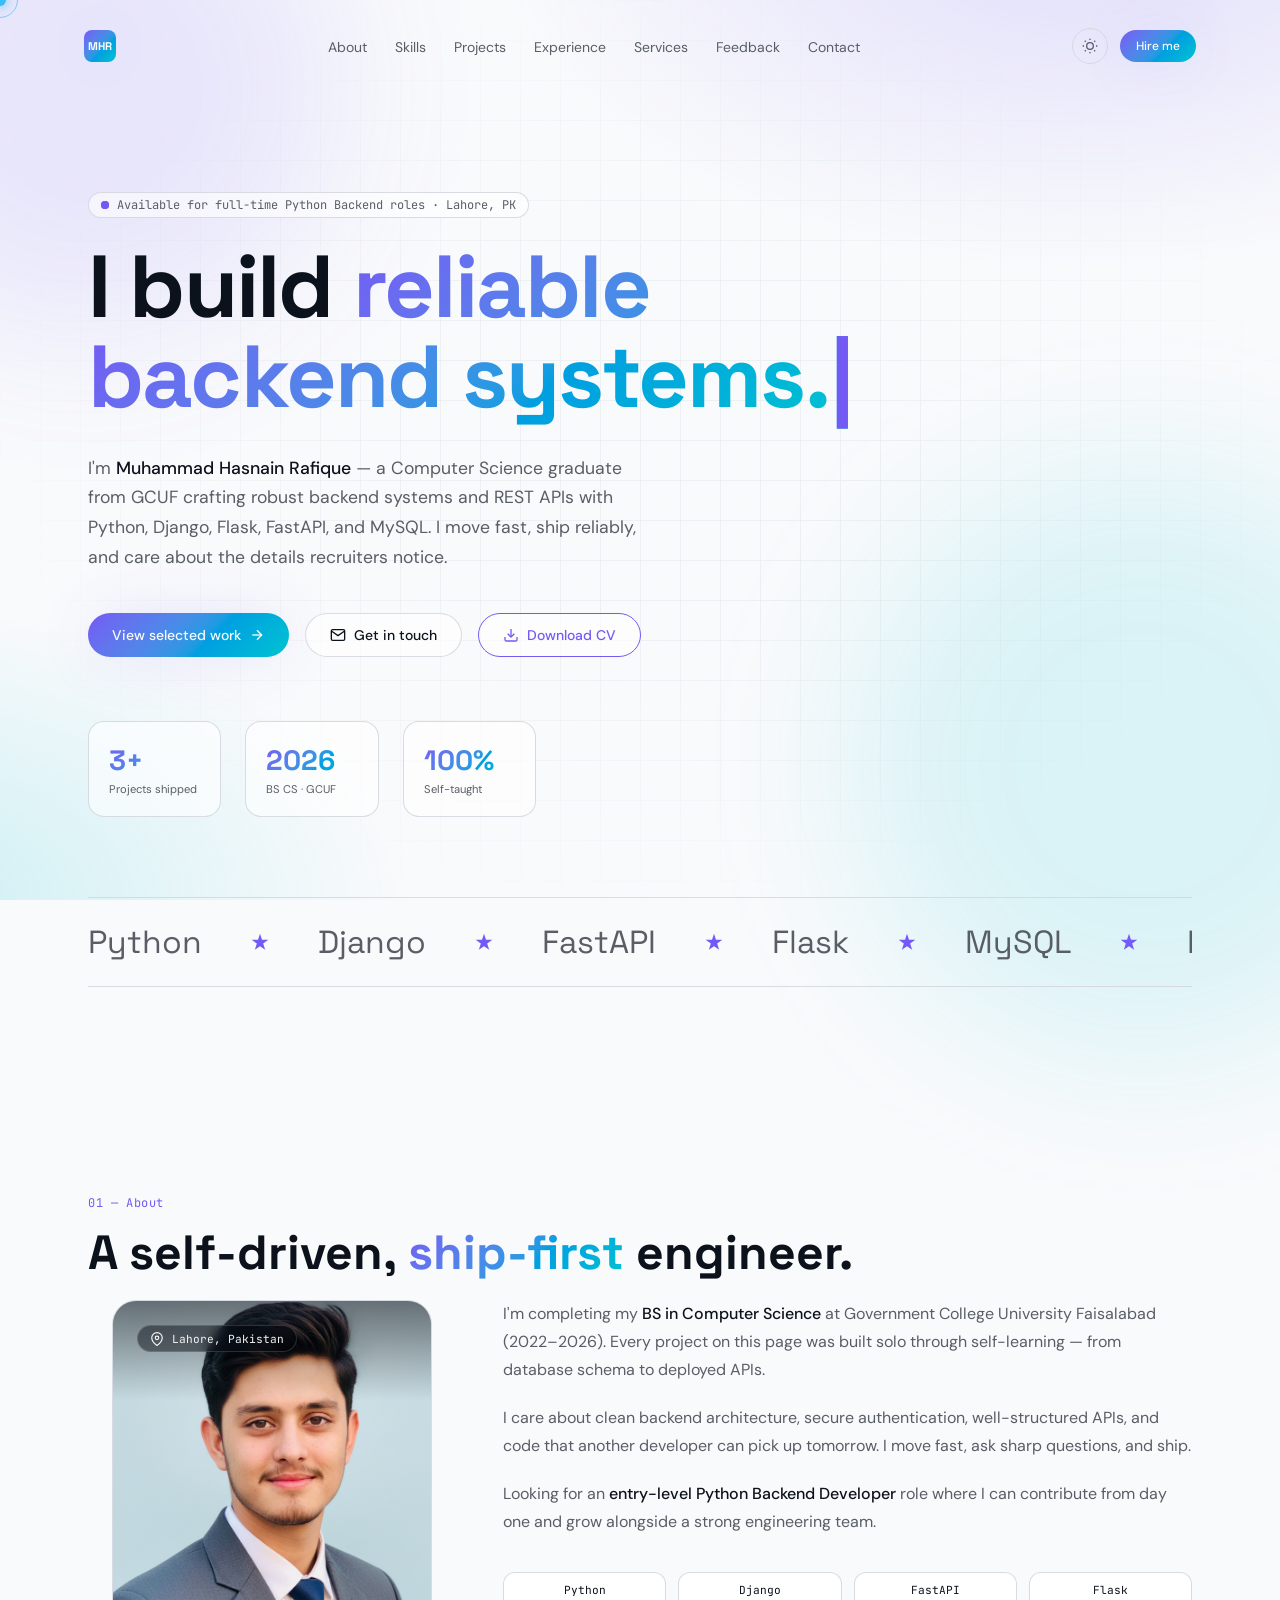
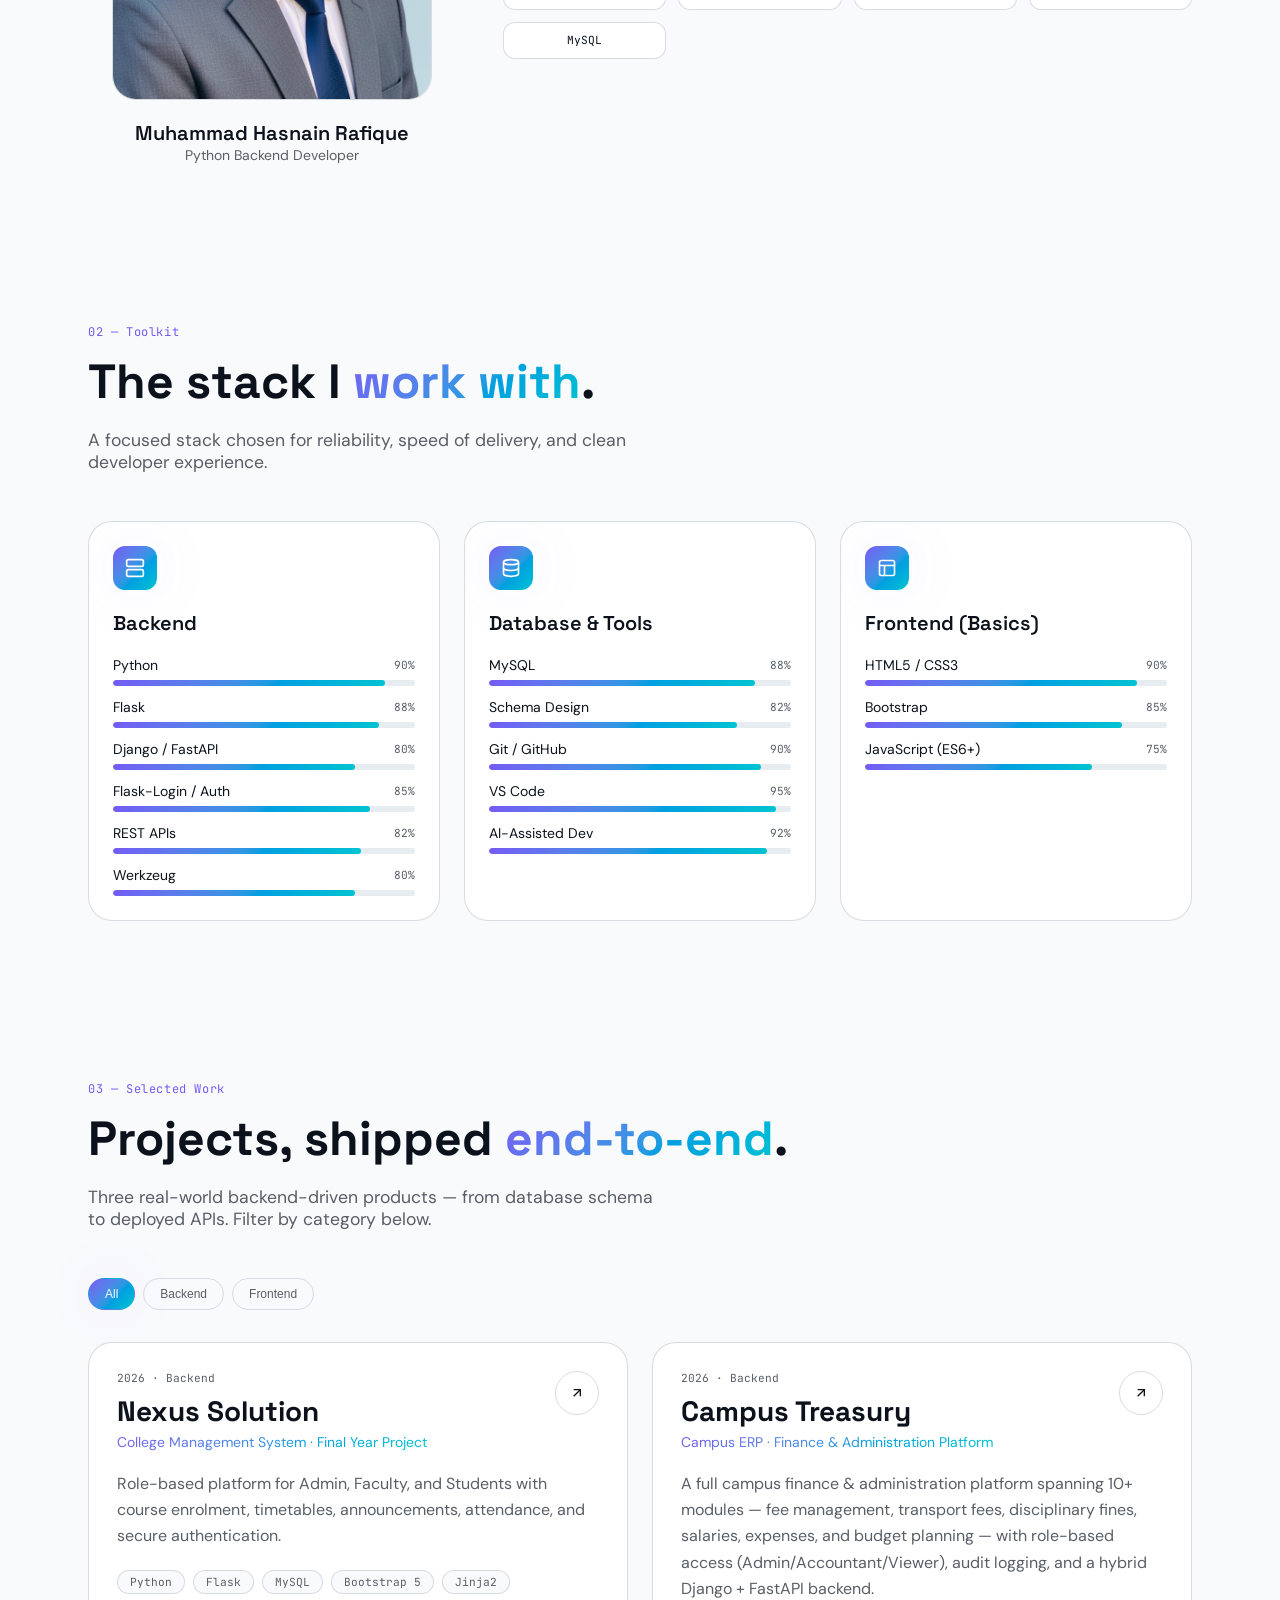
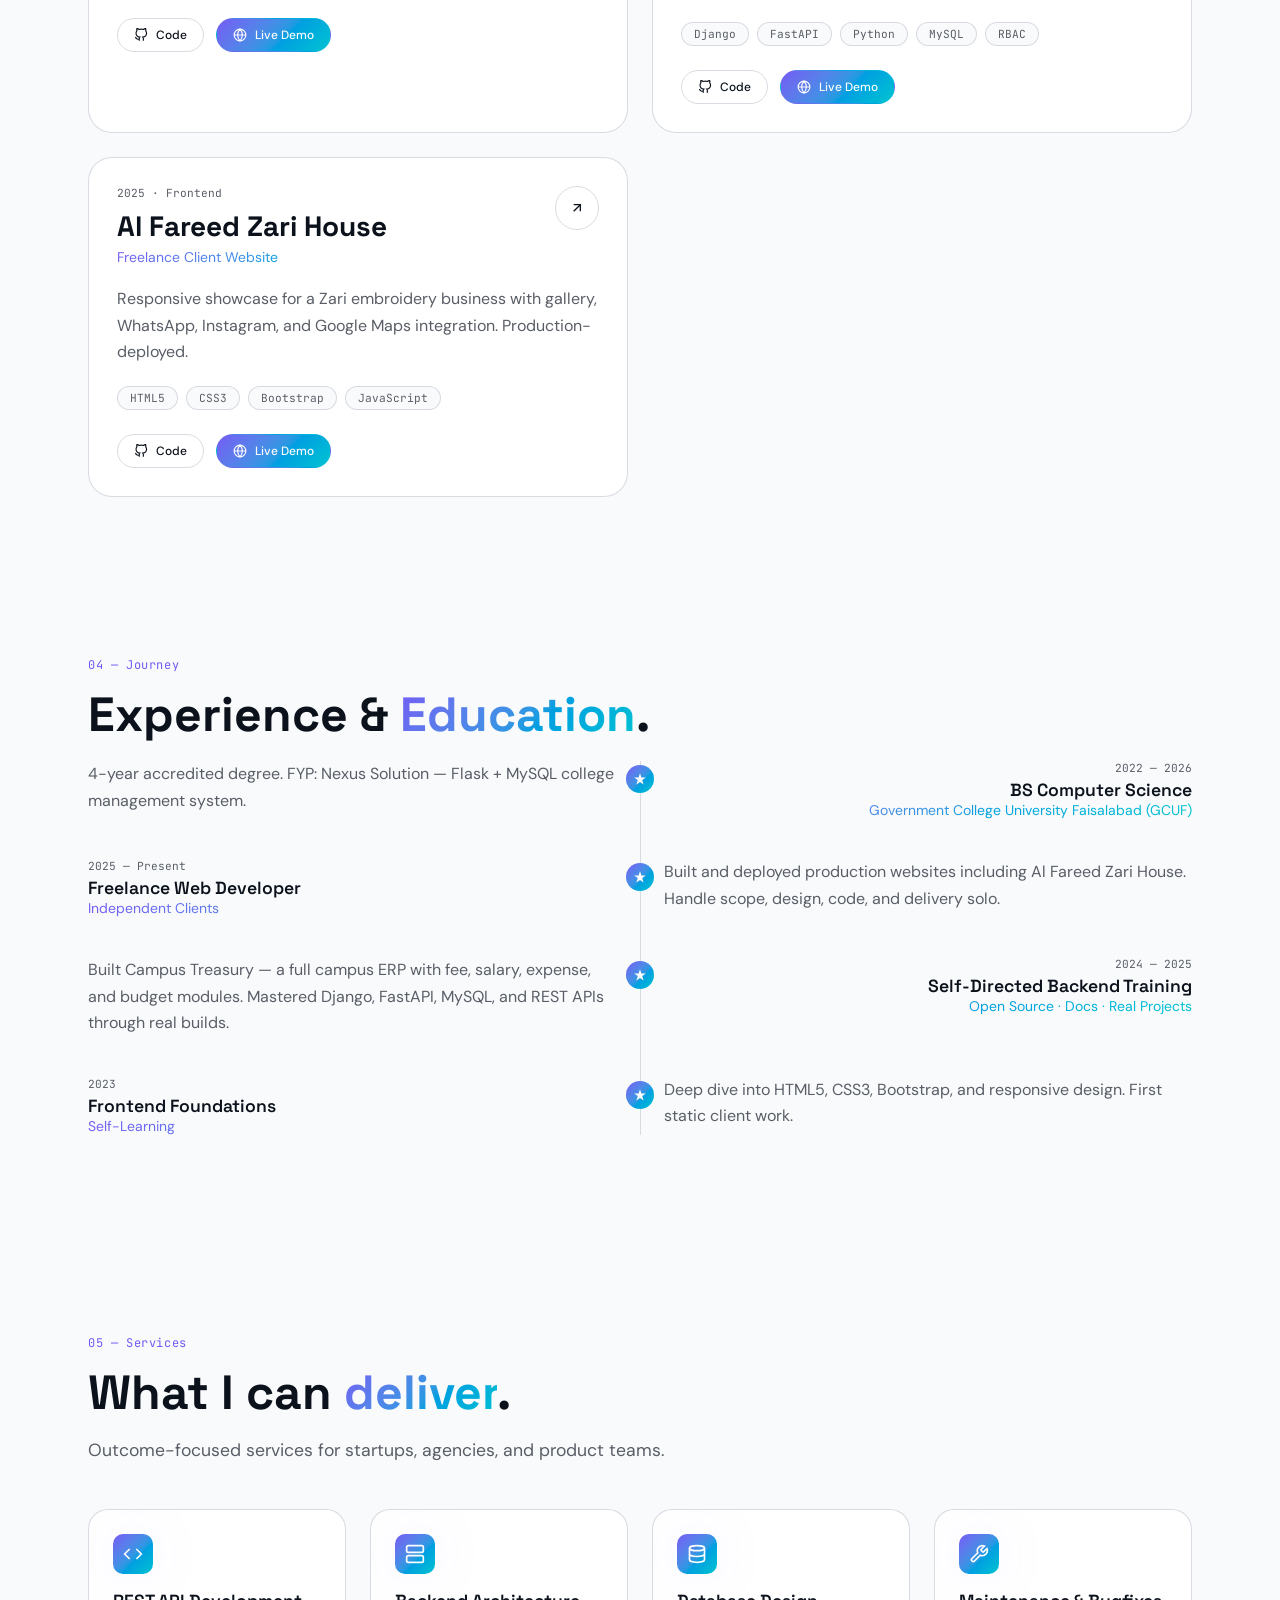
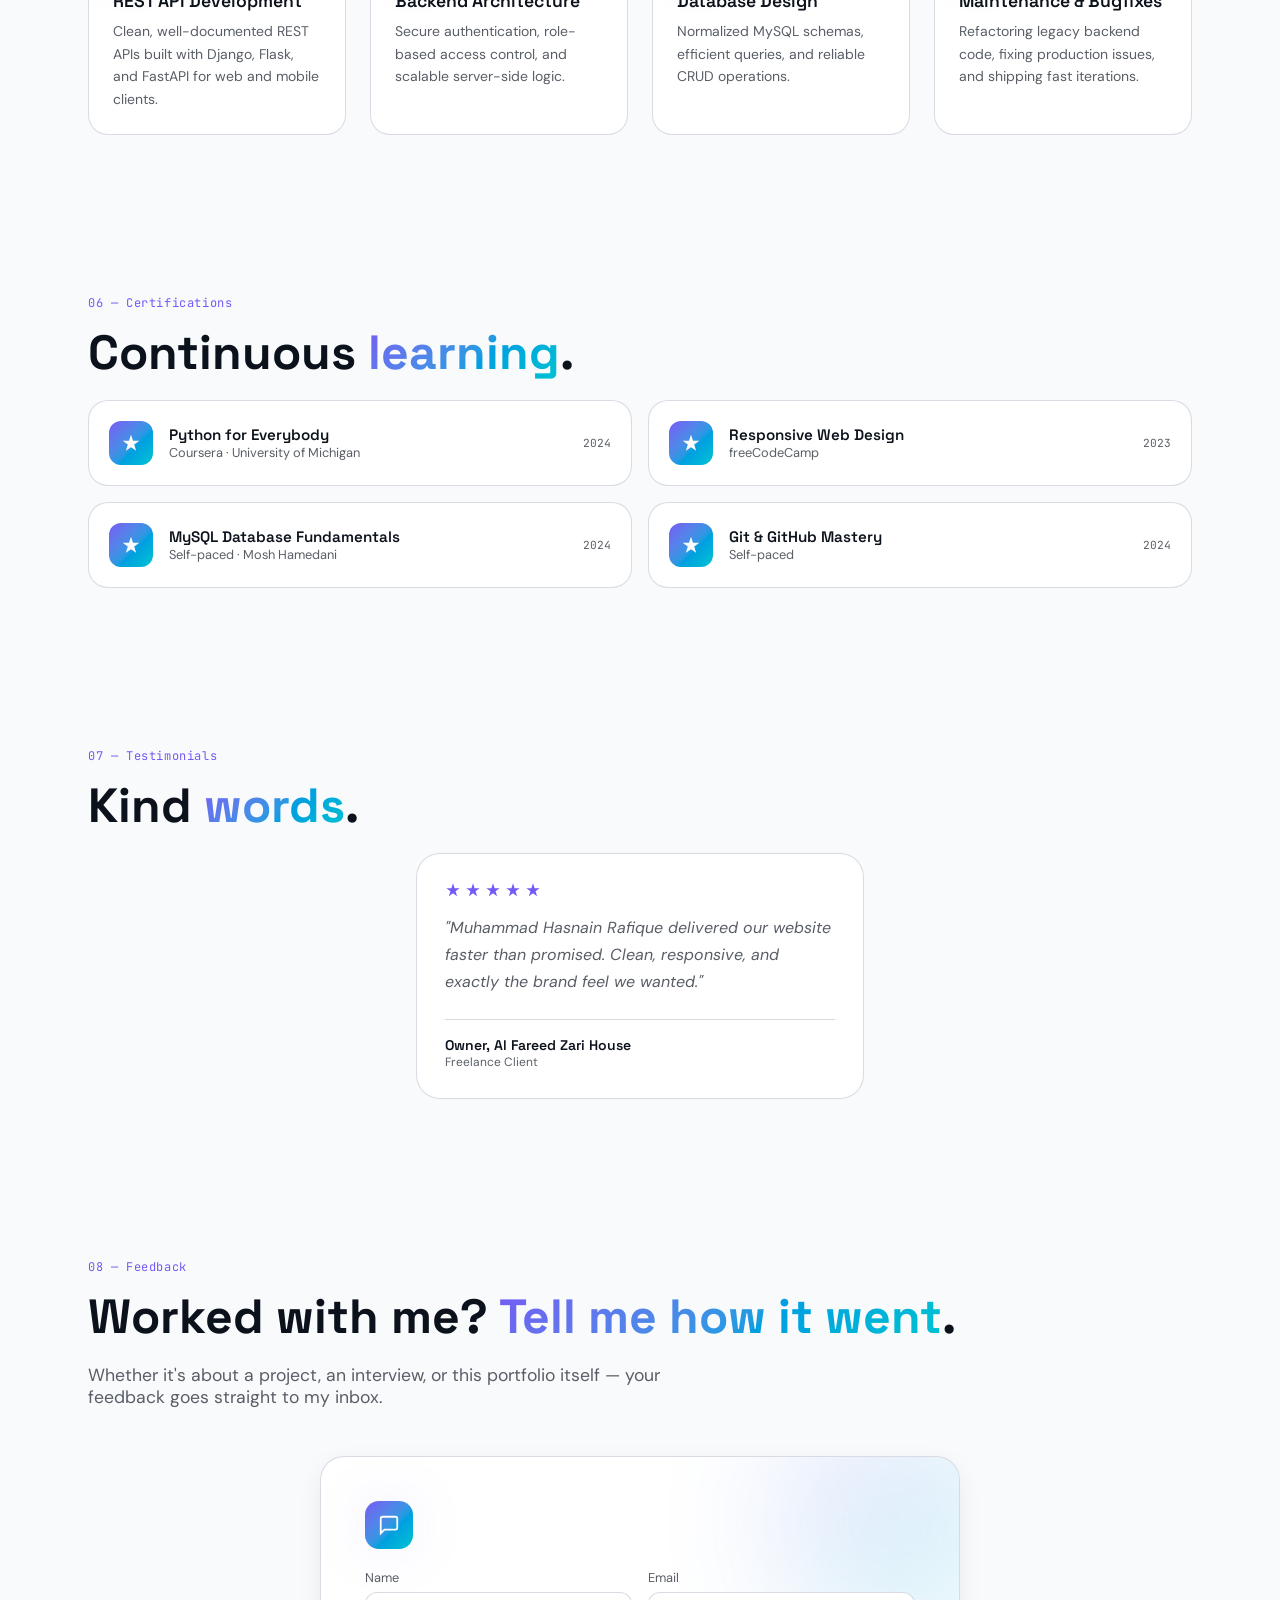
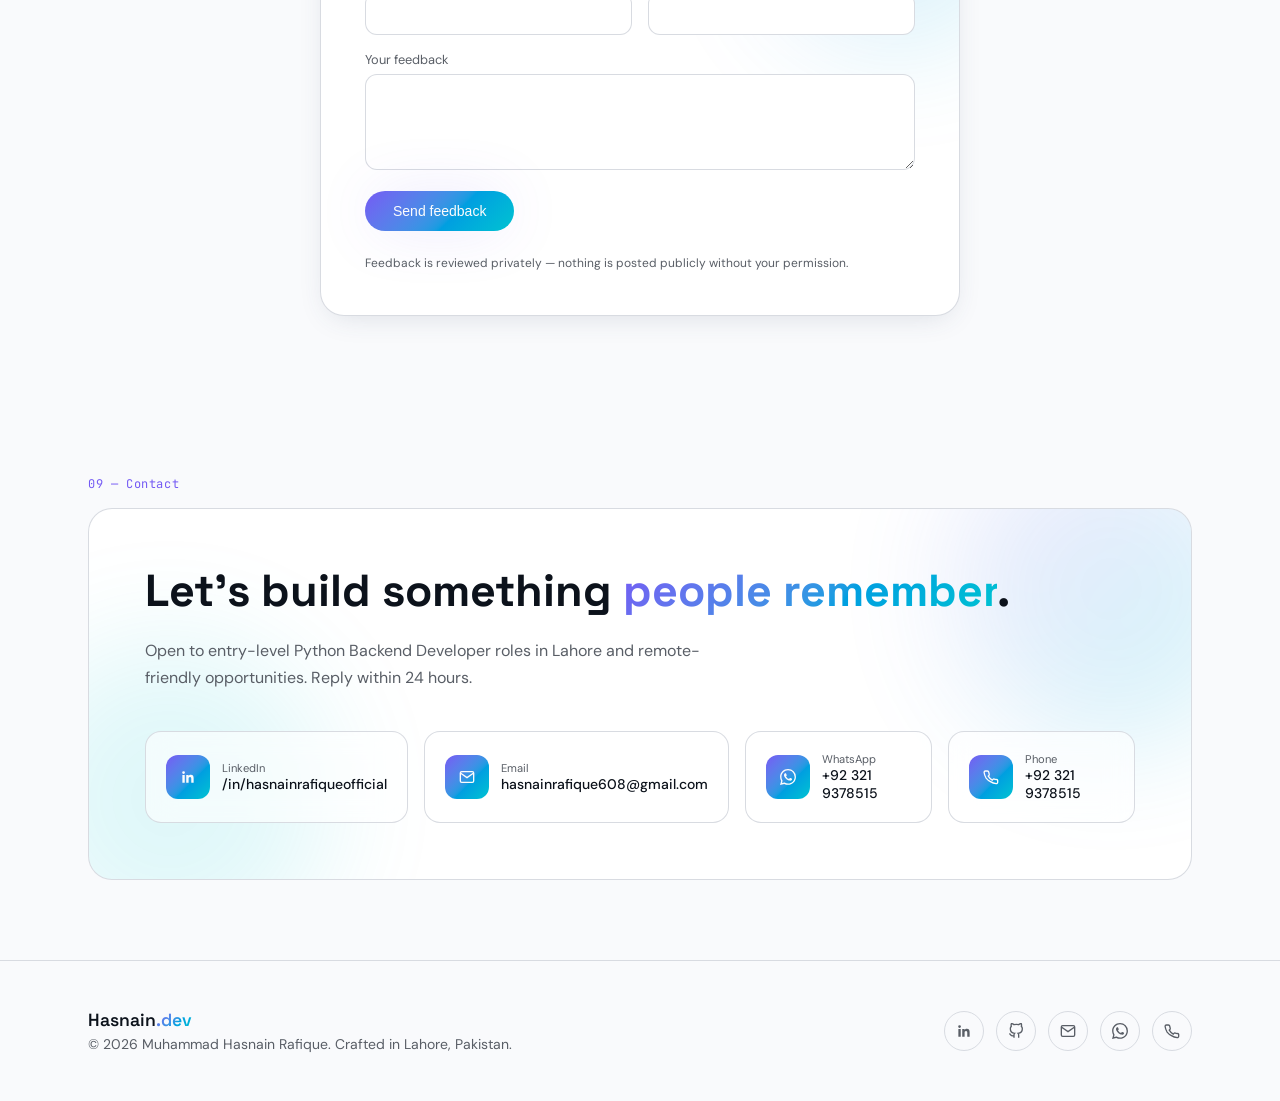
==== commit c4daa1c2: "fix: correct email address typo (hasnian → hasnain)" ====
--- a/index.html
+++ b/index.html
@@ -561,11 +561,11 @@
                 <div class="contact-link-val">/in/hasnainrafiqueofficial</div>
               </div>
             </a>
-            <a href="mailto:hasnianrafique608@gmail.com" class="contact-link">
+            <a href="mailto:hasnainrafique608@gmail.com" class="contact-link">
               <div class="contact-link-icon"><svg width="16" height="16" fill="none" stroke="currentColor" stroke-width="2" viewBox="0 0 24 24"><path d="M4 4h16c1.1 0 2 .9 2 2v12c0 1.1-.9 2-2 2H4c-1.1 0-2-.9-2-2V6c0-1.1.9-2 2-2z"/><polyline points="22,6 12,13 2,6"/></svg></div>
               <div>
                 <div class="contact-link-label">Email</div>
-                <div class="contact-link-val">hasnianrafique608@gmail.com</div>
+                <div class="contact-link-val">hasnainrafique608@gmail.com</div>
               </div>
             </a>
             <a href="https://wa.me/923219378515" target="_blank" class="contact-link">
@@ -604,7 +604,7 @@
       <a href="https://github.com/hasnainrafique885-oss" target="_blank" class="footer-icon" aria-label="GitHub">
         <svg fill="none" stroke="currentColor" stroke-width="2" viewBox="0 0 24 24"><path d="M9 19c-5 1.5-5-2.5-7-3m14 6v-3.87a3.37 3.37 0 0 0-.94-2.61c3.14-.35 6.44-1.54 6.44-7A5.44 5.44 0 0 0 20 4.77 5.07 5.07 0 0 0 19.91 1S18.73.65 16 2.48a13.38 13.38 0 0 0-7 0C6.27.65 5.09 1 5.09 1A5.07 5.07 0 0 0 5 4.77a5.44 5.44 0 0 0-1.5 3.78c0 5.42 3.3 6.61 6.44 7A3.37 3.37 0 0 0 9 18.13V22"/></svg>
       </a>
-      <a href="mailto:hasnianrafique608@gmail.com" class="footer-icon" aria-label="Email">
+      <a href="mailto:hasnainrafique608@gmail.com" class="footer-icon" aria-label="Email">
         <svg fill="none" stroke="currentColor" stroke-width="2" viewBox="0 0 24 24"><path d="M4 4h16c1.1 0 2 .9 2 2v12c0 1.1-.9 2-2 2H4c-1.1 0-2-.9-2-2V6c0-1.1.9-2 2-2z"/><polyline points="22,6 12,13 2,6"/></svg>
       </a>
       <a href="https://wa.me/923219378515" target="_blank" class="footer-icon" aria-label="WhatsApp">
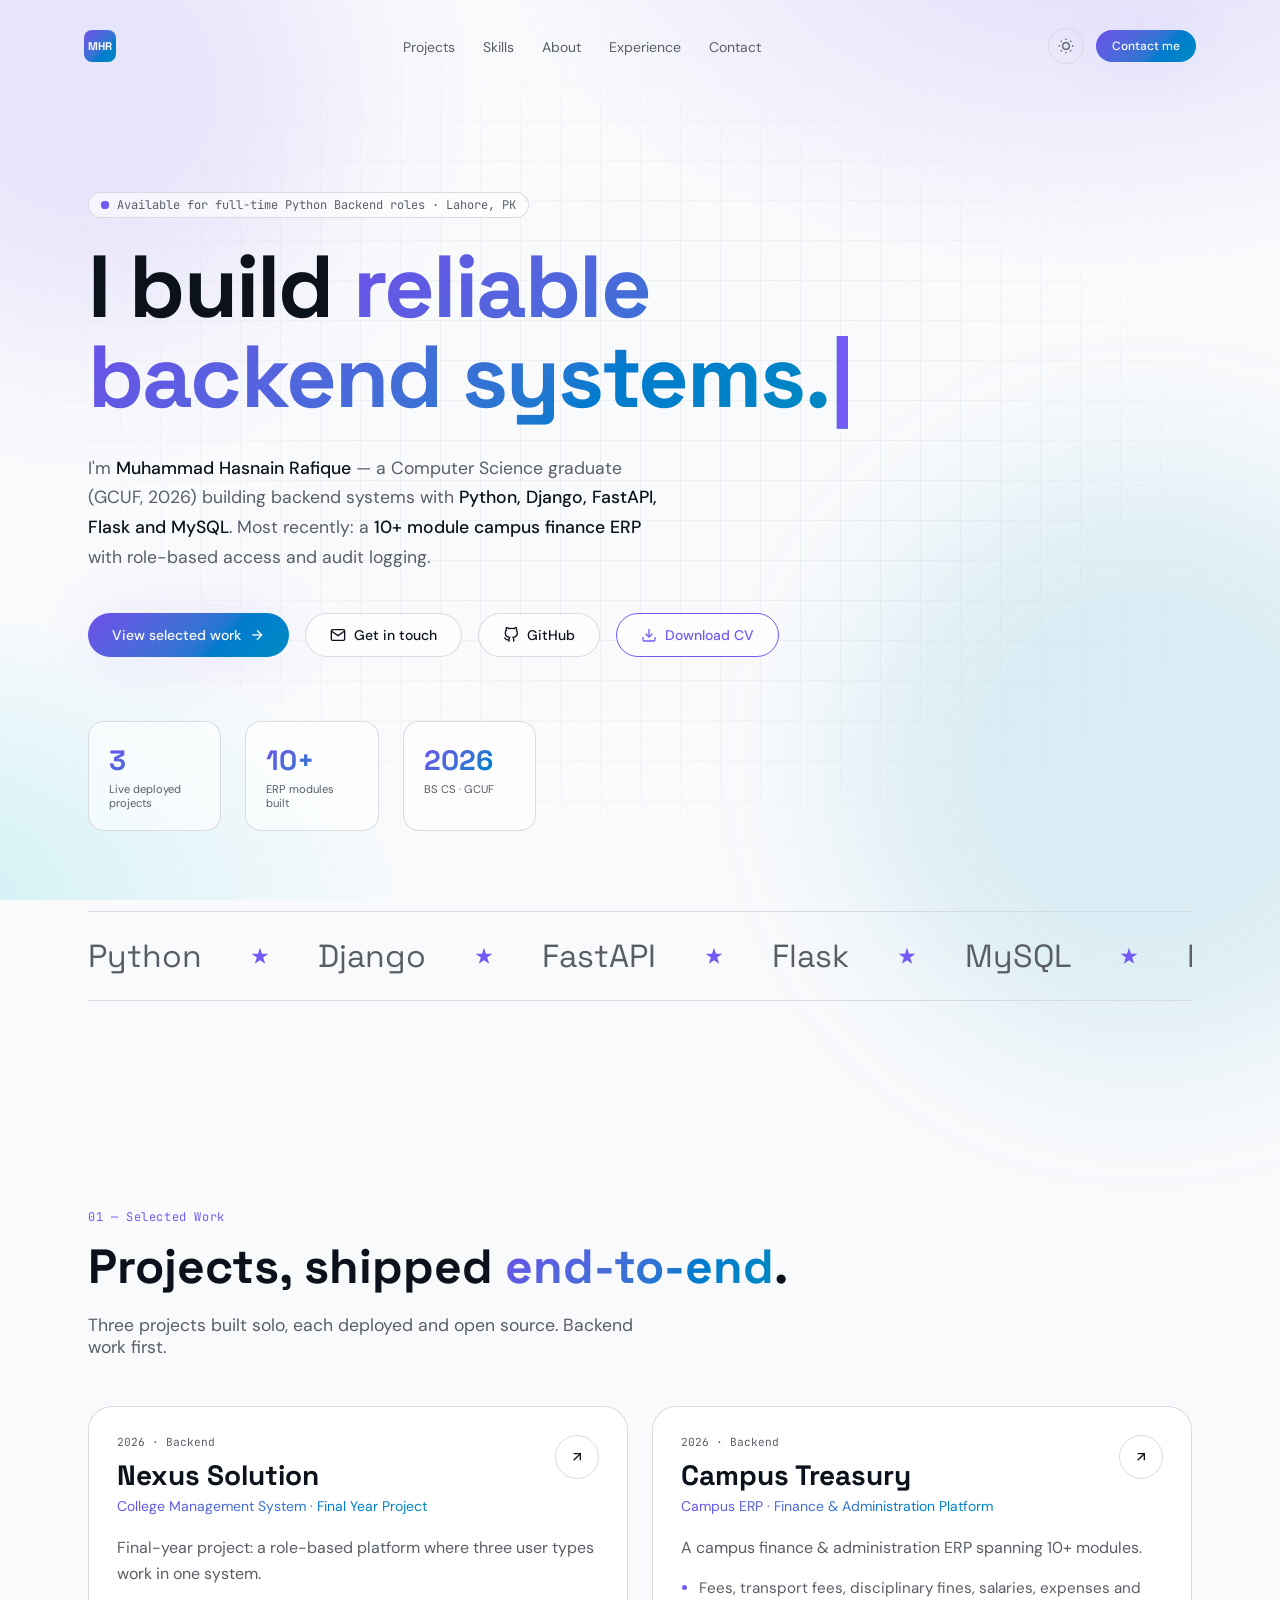
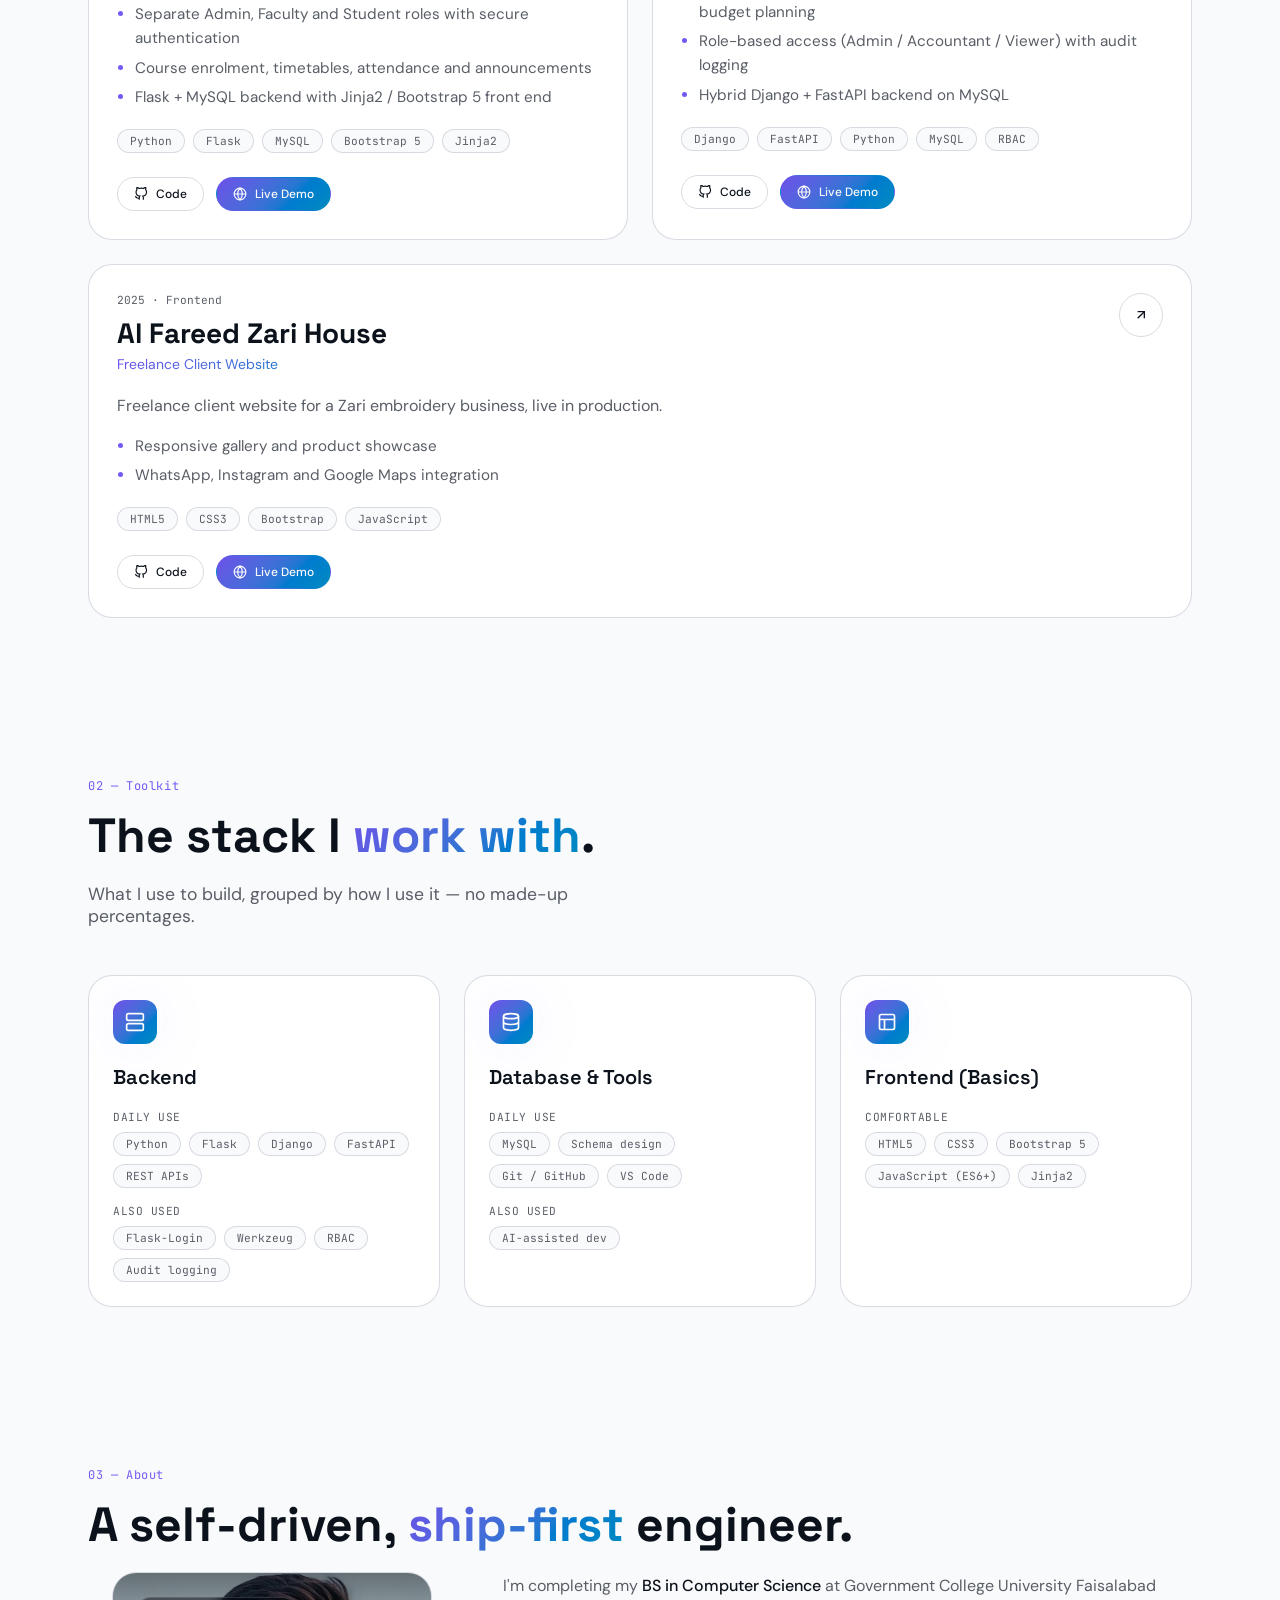
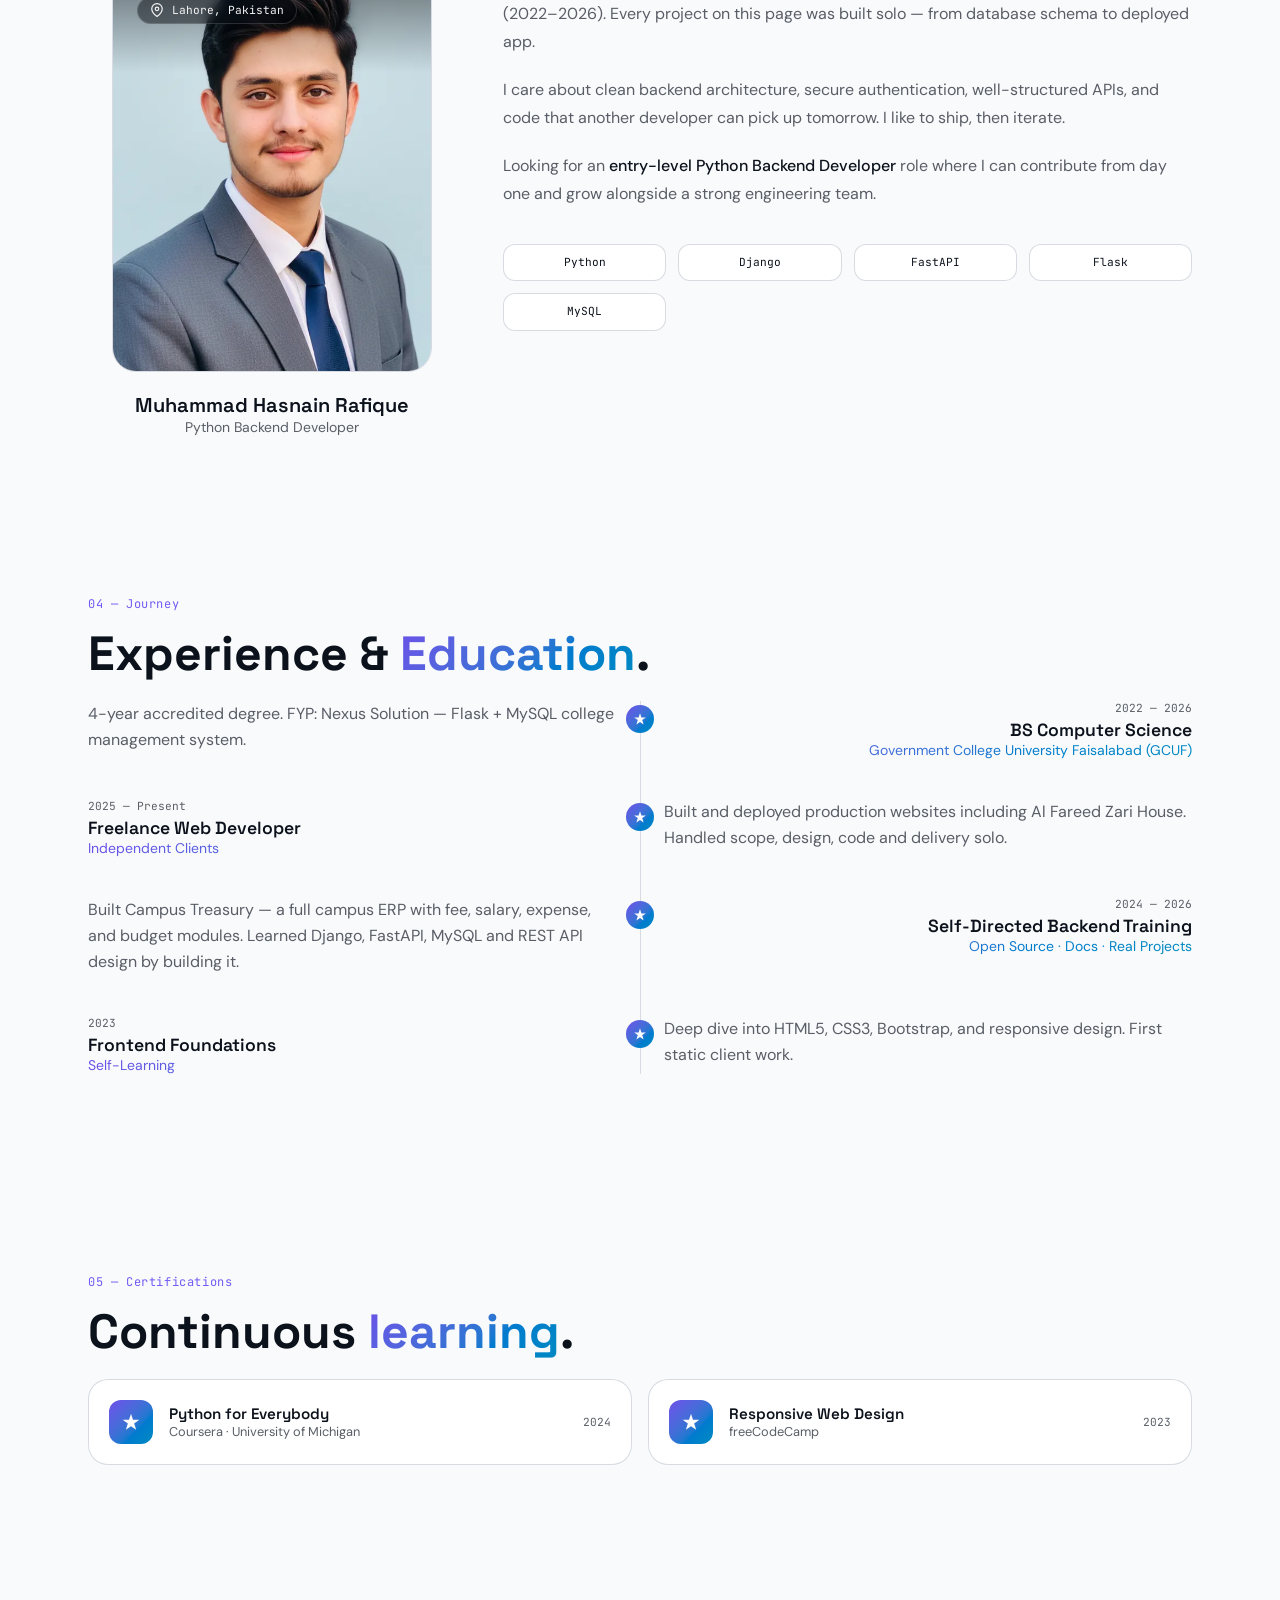
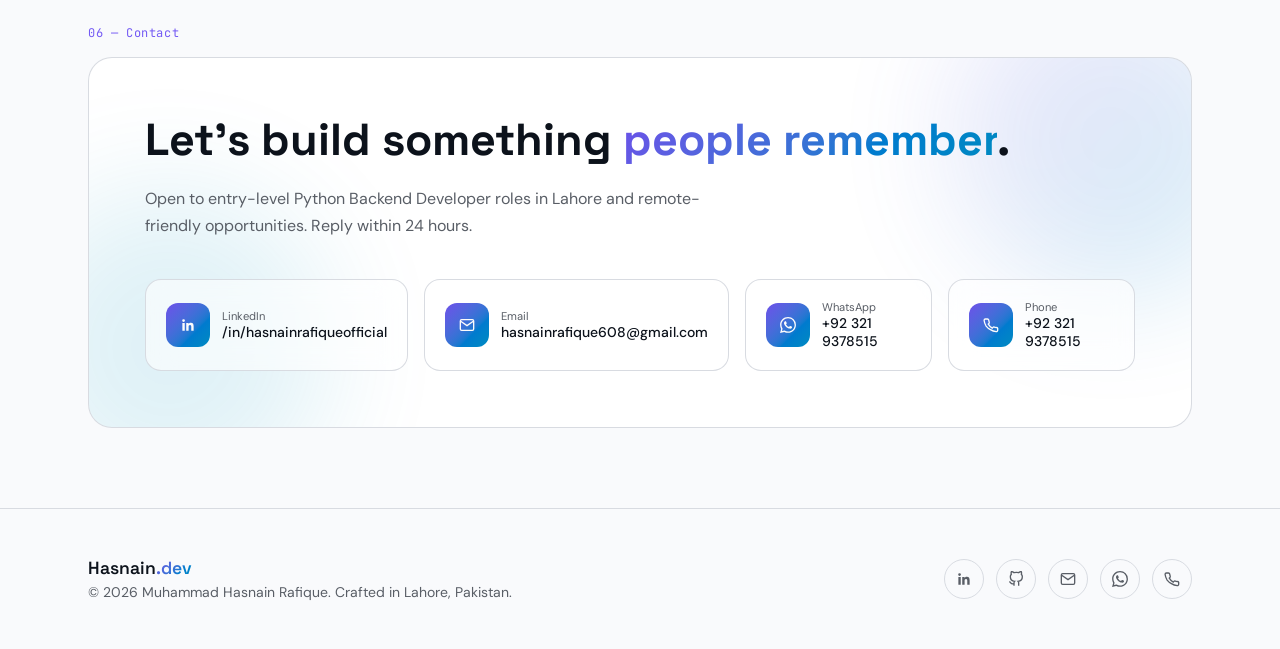
==== commit 3738e5ff: "update portfolio" ====
--- a/index.html
+++ b/index.html
@@ -8,32 +8,24 @@
 <meta property="og:type" content="website" />
 <meta property="og:title" content="Muhammad Hasnain Rafique — Python Backend Developer" />
 <meta property="og:description" content="Computer Science graduate building robust backend systems and REST APIs with Python, Django, Flask, FastAPI, and MySQL. Based in Lahore, Pakistan." />
-<meta property="og:url" content="https://hasnain.dev" />
+<meta name="theme-color" content="#7c3aed" />
 <meta name="twitter:card" content="summary" />
+<!-- TODO after deploy: add <meta property="og:url"> and <meta property="og:image"> with your FULL live URLs (e.g. https://YOUR-SITE.vercel.app/profile.webp) -->
+<link rel="icon" href="data:image/svg+xml,%3Csvg xmlns='http://www.w3.org/2000/svg' viewBox='0 0 64 64'%3E%3Crect width='64' height='64' rx='14' fill='%237c3aed'/%3E%3Ctext x='32' y='41' font-size='24' font-family='Arial' font-weight='700' text-anchor='middle' fill='white'%3EMHR%3C/text%3E%3C/svg%3E" />
 <meta name="twitter:title" content="Muhammad Hasnain Rafique — Python Backend Developer" />
 <meta name="twitter:description" content="Computer Science graduate building robust backend systems and REST APIs with Python, Django, Flask, FastAPI, and MySQL." />
 <link rel="preconnect" href="https://fonts.googleapis.com" />
 <link rel="preconnect" href="https://fonts.gstatic.com" crossorigin />
 <link href="https://fonts.googleapis.com/css2?family=Space+Grotesk:wght@400;500;600;700&family=DM+Sans:ital,opsz,wght@0,9..40,300;0,9..40,400;0,9..40,500;1,9..40,400&family=JetBrains+Mono:wght@400;500&display=swap" rel="stylesheet" />
+<script>try{var t=localStorage.getItem("theme");if(t==="dark"||(!t&&matchMedia("(prefers-color-scheme: dark)").matches))document.documentElement.classList.add("dark")}catch(e){}</script>
 <link rel="stylesheet" href="style.css">
+<noscript><style>.reveal,.reveal-left,.reveal-right{opacity:1!important;transform:none!important}</style></noscript>
 </head>
 <body>
-
-<!-- Loading Screen -->
-<div id="loading">
-  <div class="loading-inner">
-    <div class="loading-logo">MHR</div>
-    <div style="margin-top:.75rem;font-family:'JetBrains Mono',monospace;font-size:.75rem;color:var(--muted-fg)">Loading portfolio…</div>
-    <div class="loading-bar-wrap"><div class="loading-bar" id="loading-bar"></div></div>
-  </div>
-</div>
+<a href="#main" class="skip-link">Skip to content</a>
 
 <!-- Scroll Progress -->
 <div id="scroll-progress"></div>
-
-<!-- Custom Cursor -->
-<div id="cursor"></div>
-<div id="cursor-ring"></div>
 
 <!-- Background Layers -->
 <div class="bg-hero-layer"></div>
@@ -49,12 +41,10 @@
       <span class="nav-logo-text" style="display:none" id="logo-text">Hasnain<span>.dev</span></span>
     </a>
     <ul class="nav-links">
+      <li><a href="#projects">Projects</a></li>
+      <li><a href="#skills">Skills</a></li>
       <li><a href="#about">About</a></li>
-      <li><a href="#skills">Skills</a></li>
-      <li><a href="#projects">Projects</a></li>
       <li><a href="#experience">Experience</a></li>
-      <li><a href="#services">Services</a></li>
-      <li><a href="#feedback">Feedback</a></li>
       <li><a href="#contact">Contact</a></li>
     </ul>
     <div class="nav-actions">
@@ -62,7 +52,7 @@
         <svg id="theme-icon-sun" width="16" height="16" fill="none" stroke="currentColor" stroke-width="2" viewBox="0 0 24 24"><circle cx="12" cy="12" r="5"/><line x1="12" y1="1" x2="12" y2="3"/><line x1="12" y1="21" x2="12" y2="23"/><line x1="4.22" y1="4.22" x2="5.64" y2="5.64"/><line x1="18.36" y1="18.36" x2="19.78" y2="19.78"/><line x1="1" y1="12" x2="3" y2="12"/><line x1="21" y1="12" x2="23" y2="12"/><line x1="4.22" y1="19.78" x2="5.64" y2="18.36"/><line x1="18.36" y1="5.64" x2="19.78" y2="4.22"/></svg>
         <svg id="theme-icon-moon" width="16" height="16" fill="none" stroke="currentColor" stroke-width="2" viewBox="0 0 24 24" style="display:none"><path d="M21 12.79A9 9 0 1 1 11.21 3 7 7 0 0 0 21 12.79z"/></svg>
       </button>
-      <a href="#contact" class="nav-cta">Hire me</a>
+      <a href="#contact" class="nav-cta">Contact me</a>
       <button class="hamburger" id="hamburger" aria-label="Menu">
         <svg id="ham-open" width="16" height="16" fill="none" stroke="currentColor" stroke-width="2" viewBox="0 0 24 24"><line x1="3" y1="12" x2="21" y2="12"/><line x1="3" y1="6" x2="21" y2="6"/><line x1="3" y1="18" x2="21" y2="18"/></svg>
         <svg id="ham-close" width="16" height="16" fill="none" stroke="currentColor" stroke-width="2" viewBox="0 0 24 24" style="display:none"><line x1="18" y1="6" x2="6" y2="18"/><line x1="6" y1="6" x2="18" y2="18"/></svg>
@@ -70,16 +60,15 @@
     </div>
   </div>
   <div class="mobile-menu glass" id="mobile-menu">
+    <a href="#projects" onclick="closeMob()">Projects</a>
+    <a href="#skills" onclick="closeMob()">Skills</a>
     <a href="#about" onclick="closeMob()">About</a>
-    <a href="#skills" onclick="closeMob()">Skills</a>
-    <a href="#projects" onclick="closeMob()">Projects</a>
     <a href="#experience" onclick="closeMob()">Experience</a>
-    <a href="#services" onclick="closeMob()">Services</a>
-    <a href="#feedback" onclick="closeMob()">Feedback</a>
     <a href="#contact" onclick="closeMob()">Contact</a>
   </div>
 </nav>
 
+<main id="main">
 <!-- ═══ HERO ═══ -->
 <section id="hero">
   <div class="container">
@@ -92,9 +81,7 @@
       <span id="typewriter" class="caret" style="background:var(--grad-accent);-webkit-background-clip:text;background-clip:text;color:transparent"></span>
     </h1>
     <p class="hero-sub">
-      I'm <strong>Muhammad Hasnain Rafique</strong> — a Computer Science graduate from GCUF crafting
-      robust backend systems and REST APIs with Python, Django, Flask, FastAPI, and MySQL. I move fast, ship reliably, and care
-      about the details recruiters notice.
+      I'm <strong>Muhammad Hasnain Rafique</strong> — a Computer Science graduate (GCUF, 2026) building backend systems with <strong>Python, Django, FastAPI, Flask and MySQL</strong>. Most recently: a <strong>10+ module campus finance ERP</strong> with role-based access and audit logging.
     </p>
     <div class="hero-btns">
       <a href="#projects" class="btn-primary">
@@ -105,24 +92,28 @@
         <svg width="16" height="16" fill="none" stroke="currentColor" stroke-width="2" viewBox="0 0 24 24"><path d="M4 4h16c1.1 0 2 .9 2 2v12c0 1.1-.9 2-2 2H4c-1.1 0-2-.9-2-2V6c0-1.1.9-2 2-2z"/><polyline points="22,6 12,13 2,6"/></svg>
         Get in touch
       </a>
-      <a href="Hasnain_Ats.pdf" download="Muhammad Hasnain Rafique CV.pdf" class="btn-secondary btn-cv" id="cv-download-btn">
+      <a href="https://github.com/hasnainrafique885-oss" target="_blank" rel="noopener" class="btn-secondary">
+        <svg width="16" height="16" fill="none" stroke="currentColor" stroke-width="2" viewBox="0 0 24 24"><path d="M9 19c-5 1.5-5-2.5-7-3m14 6v-3.87a3.37 3.37 0 0 0-.94-2.61c3.14-.35 6.44-1.54 6.44-7A5.44 5.44 0 0 0 20 4.77 5.07 5.07 0 0 0 19.91 1S18.73.65 16 2.48a13.38 13.38 0 0 0-7 0C6.27.65 5.09 1 5.09 1A5.07 5.07 0 0 0 5 4.77a5.44 5.44 0 0 0-1.5 3.78c0 5.42 3.3 6.61 6.44 7A3.37 3.37 0 0 0 9 18.13V22"/></svg>
+        GitHub
+      </a>
+      <a href="Hasnains_CV.pdf" download="Muhammad Hasnain Rafique CV.pdf" class="btn-secondary btn-cv" id="cv-download-btn">
         <svg width="16" height="16" fill="none" stroke="currentColor" stroke-width="2" viewBox="0 0 24 24"><path d="M21 15v4a2 2 0 0 1-2 2H5a2 2 0 0 1-2-2v-4"/><polyline points="7 10 12 15 17 10"/><line x1="12" y1="15" x2="12" y2="3"/></svg>
         Download CV
       </a>
     </div>
     <div class="hero-stats">
       <div class="stat-card">
-        <div class="stat-val font-display">3+</div>
-        <div class="stat-label">Projects shipped</div>
+        <div class="stat-val font-display">3</div>
+        <div class="stat-label">Live deployed projects</div>
+      </div>
+      <div class="stat-card">
+        <div class="stat-val font-display">10+</div>
+        <div class="stat-label">ERP modules built</div>
       </div>
       <div class="stat-card">
         <div class="stat-val font-display">2026</div>
         <div class="stat-label">BS CS · GCUF</div>
       </div>
-      <div class="stat-card">
-        <div class="stat-val font-display">100%</div>
-        <div class="stat-label">Self-taught</div>
-      </div>
     </div>
     <div class="marquee-wrap">
       <div class="marquee-track anim-shimmer" id="marquee-track"></div>
@@ -130,111 +121,12 @@
   </div>
 </section>
 
-<!-- ═══ ABOUT ═══ -->
-<section class="port-section" id="about">
-  <div class="container">
-    <p class="section-eyebrow font-mono">01 — About</p>
-    <h2 class="section-title font-display">A self-driven, <span class="text-accent">ship-first</span> engineer.</h2>
-    <div class="about-grid">
-      <div class="reveal-left">
-        <div class="about-card-wrap">
-          <div class="about-card">
-            <img src="profile.jpg" alt="Muhammad Hasnain Rafique" class="about-photo-bg" />
-            <div class="about-card-inner">
-              <div class="about-location">
-                <svg width="14" height="14" fill="none" stroke="currentColor" stroke-width="2" viewBox="0 0 24 24"><path d="M21 10c0 7-9 13-9 13s-9-6-9-13a9 9 0 0 1 18 0z"/><circle cx="12" cy="10" r="3"/></svg>
-                Lahore, Pakistan
-              </div>
-            </div>
-          </div>
-          <div class="about-caption">
-            <p class="about-name font-display">Muhammad Hasnain Rafique</p>
-            <p class="about-role">Python Backend Developer</p>
-          </div>
-        </div>
-      </div>
-      <div class="reveal-right about-text">
-        <p>I'm completing my <strong>BS in Computer Science</strong> at Government College University Faisalabad (2022–2026). Every project on this page was built solo through self-learning — from database schema to deployed APIs.</p>
-        <p>I care about clean backend architecture, secure authentication, well-structured APIs, and code that another developer can pick up tomorrow. I move fast, ask sharp questions, and ship.</p>
-        <p>Looking for an <strong>entry-level Python Backend Developer</strong> role where I can contribute from day one and grow alongside a strong engineering team.</p>
-        <div class="tech-pills">
-          <div class="tech-pill font-mono">Python</div>
-          <div class="tech-pill font-mono">Django</div>
-          <div class="tech-pill font-mono">FastAPI</div>
-          <div class="tech-pill font-mono">Flask</div>
-          <div class="tech-pill font-mono">MySQL</div>
-        </div>
-      </div>
-    </div>
-  </div>
-</section>
-
-<!-- ═══ SKILLS ═══ -->
-<section class="port-section" id="skills">
-  <div class="container">
-    <p class="section-eyebrow font-mono">02 — Toolkit</p>
-    <h2 class="section-title font-display">The stack I <span class="text-accent">work with</span>.</h2>
-    <p class="section-desc">A focused stack chosen for reliability, speed of delivery, and clean developer experience.</p>
-    <div class="skills-grid">
-      <!-- Backend -->
-      <div class="skill-card reveal">
-        <div class="skill-card-glow"></div>
-        <div class="skill-icon">
-          <svg width="20" height="20" fill="none" stroke="currentColor" stroke-width="2" viewBox="0 0 24 24"><rect x="2" y="2" width="20" height="8" rx="2" ry="2"/><rect x="2" y="14" width="20" height="8" rx="2" ry="2"/><line x1="6" y1="6" x2="6.01" y2="6"/><line x1="6" y1="18" x2="6.01" y2="18"/></svg>
-        </div>
-        <h3 class="skill-cat font-display">Backend</h3>
-        <ul class="skill-list">
-          <li><div class="skill-row-head"><span>Python</span><span class="skill-pct font-mono">90%</span></div><div class="skill-bar-bg"><div class="skill-bar" data-w="90"></div></div></li>
-          <li><div class="skill-row-head"><span>Flask</span><span class="skill-pct font-mono">88%</span></div><div class="skill-bar-bg"><div class="skill-bar" data-w="88"></div></div></li>
-          <li><div class="skill-row-head"><span>Django / FastAPI</span><span class="skill-pct font-mono">80%</span></div><div class="skill-bar-bg"><div class="skill-bar" data-w="80"></div></div></li>
-          <li><div class="skill-row-head"><span>Flask-Login / Auth</span><span class="skill-pct font-mono">85%</span></div><div class="skill-bar-bg"><div class="skill-bar" data-w="85"></div></div></li>
-          <li><div class="skill-row-head"><span>REST APIs</span><span class="skill-pct font-mono">82%</span></div><div class="skill-bar-bg"><div class="skill-bar" data-w="82"></div></div></li>
-          <li><div class="skill-row-head"><span>Werkzeug</span><span class="skill-pct font-mono">80%</span></div><div class="skill-bar-bg"><div class="skill-bar" data-w="80"></div></div></li>
-        </ul>
-      </div>
-      <!-- DB & Tools -->
-      <div class="skill-card reveal" style="transition-delay:.08s">
-        <div class="skill-card-glow"></div>
-        <div class="skill-icon">
-          <svg width="20" height="20" fill="none" stroke="currentColor" stroke-width="2" viewBox="0 0 24 24"><ellipse cx="12" cy="5" rx="9" ry="3"/><path d="M21 12c0 1.66-4 3-9 3s-9-1.34-9-3"/><path d="M3 5v14c0 1.66 4 3 9 3s9-1.34 9-3V5"/></svg>
-        </div>
-        <h3 class="skill-cat font-display">Database & Tools</h3>
-        <ul class="skill-list">
-          <li><div class="skill-row-head"><span>MySQL</span><span class="skill-pct font-mono">88%</span></div><div class="skill-bar-bg"><div class="skill-bar" data-w="88"></div></div></li>
-          <li><div class="skill-row-head"><span>Schema Design</span><span class="skill-pct font-mono">82%</span></div><div class="skill-bar-bg"><div class="skill-bar" data-w="82"></div></div></li>
-          <li><div class="skill-row-head"><span>Git / GitHub</span><span class="skill-pct font-mono">90%</span></div><div class="skill-bar-bg"><div class="skill-bar" data-w="90"></div></div></li>
-          <li><div class="skill-row-head"><span>VS Code</span><span class="skill-pct font-mono">95%</span></div><div class="skill-bar-bg"><div class="skill-bar" data-w="95"></div></div></li>
-          <li><div class="skill-row-head"><span>AI-Assisted Dev</span><span class="skill-pct font-mono">92%</span></div><div class="skill-bar-bg"><div class="skill-bar" data-w="92"></div></div></li>
-        </ul>
-      </div>
-      <!-- Frontend (basic) -->
-      <div class="skill-card reveal" style="transition-delay:.16s">
-        <div class="skill-card-glow"></div>
-        <div class="skill-icon">
-          <svg width="20" height="20" fill="none" stroke="currentColor" stroke-width="2" viewBox="0 0 24 24"><rect x="3" y="3" width="18" height="18" rx="2" ry="2"/><line x1="3" y1="9" x2="21" y2="9"/><line x1="9" y1="21" x2="9" y2="9"/></svg>
-        </div>
-        <h3 class="skill-cat font-display">Frontend (Basics)</h3>
-        <ul class="skill-list">
-          <li><div class="skill-row-head"><span>HTML5 / CSS3</span><span class="skill-pct font-mono">90%</span></div><div class="skill-bar-bg"><div class="skill-bar" data-w="90"></div></div></li>
-          <li><div class="skill-row-head"><span>Bootstrap</span><span class="skill-pct font-mono">85%</span></div><div class="skill-bar-bg"><div class="skill-bar" data-w="85"></div></div></li>
-          <li><div class="skill-row-head"><span>JavaScript (ES6+)</span><span class="skill-pct font-mono">75%</span></div><div class="skill-bar-bg"><div class="skill-bar" data-w="75"></div></div></li>
-        </ul>
-      </div>
-    </div>
-  </div>
-</section>
-
 <!-- ═══ PROJECTS ═══ -->
 <section class="port-section" id="projects">
   <div class="container">
-    <p class="section-eyebrow font-mono">03 — Selected Work</p>
+    <p class="section-eyebrow font-mono">01 — Selected Work</p>
     <h2 class="section-title font-display">Projects, shipped <span class="text-accent">end-to-end</span>.</h2>
-    <p class="section-desc">Three real-world backend-driven products — from database schema to deployed APIs. Filter by category below.</p>
-    <div class="filter-btns">
-      <button class="filter-btn active" data-filter="All">All</button>
-      <button class="filter-btn" data-filter="Backend">Backend</button>
-      <button class="filter-btn" data-filter="Frontend">Frontend</button>
-    </div>
+    <p class="section-desc">Three projects built solo, each deployed and open source. Backend work first.</p>
     <div class="projects-grid" id="projects-grid">
       <div class="project-card reveal" data-category="Backend">
         <div class="project-card-glow"></div>
@@ -249,7 +141,12 @@
               <svg width="16" height="16" fill="none" stroke="currentColor" stroke-width="2" viewBox="0 0 24 24"><line x1="7" y1="17" x2="17" y2="7"/><polyline points="7 7 17 7 17 17"/></svg>
             </div>
           </div>
-          <p class="project-desc">Role-based platform for Admin, Faculty, and Students with course enrolment, timetables, announcements, attendance, and secure authentication.</p>
+          <p class="project-desc">Final-year project: a role-based platform where three user types work in one system.</p>
+          <ul class="project-points">
+            <li>Separate Admin, Faculty and Student roles with secure authentication</li>
+            <li>Course enrolment, timetables, attendance and announcements</li>
+            <li>Flask + MySQL backend with Jinja2 / Bootstrap 5 front end</li>
+          </ul>
           <div class="project-stack">
             <span class="stack-tag font-mono">Python</span>
             <span class="stack-tag font-mono">Flask</span>
@@ -258,11 +155,11 @@
             <span class="stack-tag font-mono">Jinja2</span>
           </div>
           <div class="project-links">
-            <a href="https://github.com/hasnainrafique885-oss/NEXUS_Solution" target="_blank" class="link-btn">
+            <a href="https://github.com/hasnainrafique885-oss/NEXUS_Solution" target="_blank" rel="noopener" class="link-btn">
               <svg width="14" height="14" fill="none" stroke="currentColor" stroke-width="2" viewBox="0 0 24 24"><path d="M9 19c-5 1.5-5-2.5-7-3m14 6v-3.87a3.37 3.37 0 0 0-.94-2.61c3.14-.35 6.44-1.54 6.44-7A5.44 5.44 0 0 0 20 4.77 5.07 5.07 0 0 0 19.91 1S18.73.65 16 2.48a13.38 13.38 0 0 0-7 0C6.27.65 5.09 1 5.09 1A5.07 5.07 0 0 0 5 4.77a5.44 5.44 0 0 0-1.5 3.78c0 5.42 3.3 6.61 6.44 7A3.37 3.37 0 0 0 9 18.13V22"/></svg>
               Code
             </a>
-            <a href="https://nexus-campus-manangement-hub.vercel.app/" target="_blank" class="link-btn demo">
+            <a href="https://nexus-campus-manangement-hub.vercel.app/" target="_blank" rel="noopener" class="link-btn demo">
               <svg width="14" height="14" fill="none" stroke="currentColor" stroke-width="2" viewBox="0 0 24 24"><circle cx="12" cy="12" r="10"/><line x1="2" y1="12" x2="22" y2="12"/><path d="M12 2a15.3 15.3 0 0 1 4 10 15.3 15.3 0 0 1-4 10 15.3 15.3 0 0 1-4-10 15.3 15.3 0 0 1 4-10z"/></svg>
               Live Demo
             </a>
@@ -283,7 +180,12 @@
               <svg width="16" height="16" fill="none" stroke="currentColor" stroke-width="2" viewBox="0 0 24 24"><line x1="7" y1="17" x2="17" y2="7"/><polyline points="7 7 17 7 17 17"/></svg>
             </div>
           </div>
-          <p class="project-desc">A full campus finance &amp; administration platform spanning 10+ modules — fee management, transport fees, disciplinary fines, salaries, expenses, and budget planning — with role-based access (Admin/Accountant/Viewer), audit logging, and a hybrid Django + FastAPI backend.</p>
+          <p class="project-desc">A campus finance &amp; administration ERP spanning 10+ modules.</p>
+          <ul class="project-points">
+            <li>Fees, transport fees, disciplinary fines, salaries, expenses and budget planning</li>
+            <li>Role-based access (Admin / Accountant / Viewer) with audit logging</li>
+            <li>Hybrid Django + FastAPI backend on MySQL</li>
+          </ul>
           <div class="project-stack">
             <span class="stack-tag font-mono">Django</span>
             <span class="stack-tag font-mono">FastAPI</span>
@@ -292,11 +194,11 @@
             <span class="stack-tag font-mono">RBAC</span>
           </div>
           <div class="project-links">
-            <a href="https://github.com/hasnainrafique885-oss/CampusTreasury-Web-App" target="_blank" class="link-btn">
+            <a href="https://github.com/hasnainrafique885-oss/CampusTreasury-Web-App" target="_blank" rel="noopener" class="link-btn">
               <svg width="14" height="14" fill="none" stroke="currentColor" stroke-width="2" viewBox="0 0 24 24"><path d="M9 19c-5 1.5-5-2.5-7-3m14 6v-3.87a3.37 3.37 0 0 0-.94-2.61c3.14-.35 6.44-1.54 6.44-7A5.44 5.44 0 0 0 20 4.77 5.07 5.07 0 0 0 19.91 1S18.73.65 16 2.48a13.38 13.38 0 0 0-7 0C6.27.65 5.09 1 5.09 1A5.07 5.07 0 0 0 5 4.77a5.44 5.44 0 0 0-1.5 3.78c0 5.42 3.3 6.61 6.44 7A3.37 3.37 0 0 0 9 18.13V22"/></svg>
               Code
             </a>
-            <a href="https://campus-treasury-web-app.vercel.app/" target="_blank" class="link-btn demo">
+            <a href="https://campus-treasury-web-app.vercel.app/" target="_blank" rel="noopener" class="link-btn demo">
               <svg width="14" height="14" fill="none" stroke="currentColor" stroke-width="2" viewBox="0 0 24 24"><circle cx="12" cy="12" r="10"/><line x1="2" y1="12" x2="22" y2="12"/><path d="M12 2a15.3 15.3 0 0 1 4 10 15.3 15.3 0 0 1-4 10 15.3 15.3 0 0 1-4-10 15.3 15.3 0 0 1 4-10z"/></svg>
               Live Demo
             </a>
@@ -317,7 +219,11 @@
               <svg width="16" height="16" fill="none" stroke="currentColor" stroke-width="2" viewBox="0 0 24 24"><line x1="7" y1="17" x2="17" y2="7"/><polyline points="7 7 17 7 17 17"/></svg>
             </div>
           </div>
-          <p class="project-desc">Responsive showcase for a Zari embroidery business with gallery, WhatsApp, Instagram, and Google Maps integration. Production-deployed.</p>
+          <p class="project-desc">Freelance client website for a Zari embroidery business, live in production.</p>
+          <ul class="project-points">
+            <li>Responsive gallery and product showcase</li>
+            <li>WhatsApp, Instagram and Google Maps integration</li>
+          </ul>
           <div class="project-stack">
             <span class="stack-tag font-mono">HTML5</span>
             <span class="stack-tag font-mono">CSS3</span>
@@ -325,15 +231,96 @@
             <span class="stack-tag font-mono">JavaScript</span>
           </div>
           <div class="project-links">
-            <a href="https://github.com/hasnainrafique885-oss/Al-Fareed-Zarri-house" target="_blank" class="link-btn">
+            <a href="https://github.com/hasnainrafique885-oss/Al-Fareed-Zarri-house" target="_blank" rel="noopener" class="link-btn">
               <svg width="14" height="14" fill="none" stroke="currentColor" stroke-width="2" viewBox="0 0 24 24"><path d="M9 19c-5 1.5-5-2.5-7-3m14 6v-3.87a3.37 3.37 0 0 0-.94-2.61c3.14-.35 6.44-1.54 6.44-7A5.44 5.44 0 0 0 20 4.77 5.07 5.07 0 0 0 19.91 1S18.73.65 16 2.48a13.38 13.38 0 0 0-7 0C6.27.65 5.09 1 5.09 1A5.07 5.07 0 0 0 5 4.77a5.44 5.44 0 0 0-1.5 3.78c0 5.42 3.3 6.61 6.44 7A3.37 3.37 0 0 0 9 18.13V22"/></svg>
               Code
             </a>
-            <a href="https://al-fareed-zarri-house.vercel.app/" target="_blank" class="link-btn demo">
+            <a href="https://al-fareed-zarri-house.vercel.app/" target="_blank" rel="noopener" class="link-btn demo">
               <svg width="14" height="14" fill="none" stroke="currentColor" stroke-width="2" viewBox="0 0 24 24"><circle cx="12" cy="12" r="10"/><line x1="2" y1="12" x2="22" y2="12"/><path d="M12 2a15.3 15.3 0 0 1 4 10 15.3 15.3 0 0 1-4 10 15.3 15.3 0 0 1-4-10 15.3 15.3 0 0 1 4-10z"/></svg>
               Live Demo
             </a>
           </div>
+        </div>
+      </div>
+    </div>
+  </div>
+</section>
+
+<!-- ═══ SKILLS ═══ -->
+<section class="port-section" id="skills">
+  <div class="container">
+    <p class="section-eyebrow font-mono">02 — Toolkit</p>
+    <h2 class="section-title font-display">The stack I <span class="text-accent">work with</span>.</h2>
+    <p class="section-desc">What I use to build, grouped by how I use it — no made-up percentages.</p>
+    <div class="skills-grid">
+      <div class="skill-card reveal">
+        <div class="skill-card-glow"></div>
+        <div class="skill-icon">
+          <svg width="20" height="20" fill="none" stroke="currentColor" stroke-width="2" viewBox="0 0 24 24"><rect x="2" y="2" width="20" height="8" rx="2" ry="2"/><rect x="2" y="14" width="20" height="8" rx="2" ry="2"/><line x1="6" y1="6" x2="6.01" y2="6"/><line x1="6" y1="18" x2="6.01" y2="18"/></svg>
+        </div>
+        <h3 class="skill-cat font-display">Backend</h3>
+        <p class="skill-level font-mono">Daily use</p>
+        <div class="skill-tags"><span class="stack-tag font-mono">Python</span><span class="stack-tag font-mono">Flask</span><span class="stack-tag font-mono">Django</span><span class="stack-tag font-mono">FastAPI</span><span class="stack-tag font-mono">REST APIs</span></div>
+        <p class="skill-level font-mono">Also used</p>
+        <div class="skill-tags"><span class="stack-tag font-mono">Flask-Login</span><span class="stack-tag font-mono">Werkzeug</span><span class="stack-tag font-mono">RBAC</span><span class="stack-tag font-mono">Audit logging</span></div>
+      </div>
+      <div class="skill-card reveal" style="transition-delay:0.08s">
+        <div class="skill-card-glow"></div>
+        <div class="skill-icon">
+          <svg width="20" height="20" fill="none" stroke="currentColor" stroke-width="2" viewBox="0 0 24 24"><ellipse cx="12" cy="5" rx="9" ry="3"/><path d="M21 12c0 1.66-4 3-9 3s-9-1.34-9-3"/><path d="M3 5v14c0 1.66 4 3 9 3s9-1.34 9-3V5"/></svg>
+        </div>
+        <h3 class="skill-cat font-display">Database & Tools</h3>
+        <p class="skill-level font-mono">Daily use</p>
+        <div class="skill-tags"><span class="stack-tag font-mono">MySQL</span><span class="stack-tag font-mono">Schema design</span><span class="stack-tag font-mono">Git / GitHub</span><span class="stack-tag font-mono">VS Code</span></div>
+        <p class="skill-level font-mono">Also used</p>
+        <div class="skill-tags"><span class="stack-tag font-mono">AI-assisted dev</span></div>
+      </div>
+      <div class="skill-card reveal" style="transition-delay:0.16s">
+        <div class="skill-card-glow"></div>
+        <div class="skill-icon">
+          <svg width="20" height="20" fill="none" stroke="currentColor" stroke-width="2" viewBox="0 0 24 24"><rect x="3" y="3" width="18" height="18" rx="2" ry="2"/><line x1="3" y1="9" x2="21" y2="9"/><line x1="9" y1="21" x2="9" y2="9"/></svg>
+        </div>
+        <h3 class="skill-cat font-display">Frontend (Basics)</h3>
+        <p class="skill-level font-mono">Comfortable</p>
+        <div class="skill-tags"><span class="stack-tag font-mono">HTML5</span><span class="stack-tag font-mono">CSS3</span><span class="stack-tag font-mono">Bootstrap 5</span><span class="stack-tag font-mono">JavaScript (ES6+)</span><span class="stack-tag font-mono">Jinja2</span></div>
+      </div>
+    </div>
+  </div>
+</section>
+
+<!-- ═══ ABOUT ═══ -->
+<section class="port-section" id="about">
+  <div class="container">
+    <p class="section-eyebrow font-mono">03 — About</p>
+    <h2 class="section-title font-display">A self-driven, <span class="text-accent">ship-first</span> engineer.</h2>
+    <div class="about-grid">
+      <div class="reveal-left">
+        <div class="about-card-wrap">
+          <div class="about-card">
+            <img src="profile.webp" alt="Muhammad Hasnain Rafique" class="about-photo-bg" />
+            <div class="about-card-inner">
+              <div class="about-location">
+                <svg width="14" height="14" fill="none" stroke="currentColor" stroke-width="2" viewBox="0 0 24 24"><path d="M21 10c0 7-9 13-9 13s-9-6-9-13a9 9 0 0 1 18 0z"/><circle cx="12" cy="10" r="3"/></svg>
+                Lahore, Pakistan
+              </div>
+            </div>
+          </div>
+          <div class="about-caption">
+            <p class="about-name font-display">Muhammad Hasnain Rafique</p>
+            <p class="about-role">Python Backend Developer</p>
+          </div>
+        </div>
+      </div>
+      <div class="reveal-right about-text">
+        <p>I'm completing my <strong>BS in Computer Science</strong> at Government College University Faisalabad (2022–2026). Every project on this page was built solo — from database schema to deployed app.</p>
+        <p>I care about clean backend architecture, secure authentication, well-structured APIs, and code that another developer can pick up tomorrow. I like to ship, then iterate.</p>
+        <p>Looking for an <strong>entry-level Python Backend Developer</strong> role where I can contribute from day one and grow alongside a strong engineering team.</p>
+        <div class="tech-pills">
+          <div class="tech-pill font-mono">Python</div>
+          <div class="tech-pill font-mono">Django</div>
+          <div class="tech-pill font-mono">FastAPI</div>
+          <div class="tech-pill font-mono">Flask</div>
+          <div class="tech-pill font-mono">MySQL</div>
         </div>
       </div>
     </div>
@@ -367,18 +354,18 @@
           <h3 class="timeline-title font-display">Freelance Web Developer</h3>
           <p class="timeline-org">Independent Clients</p>
         </div>
-        <div class="timeline-desc">Built and deployed production websites including Al Fareed Zari House. Handle scope, design, code, and delivery solo.</div>
+        <div class="timeline-desc">Built and deployed production websites including Al Fareed Zari House. Handled scope, design, code and delivery solo.</div>
       </div>
       <div class="timeline-item even reveal">
         <div class="timeline-dot">
           <svg width="14" height="14" fill="currentColor" viewBox="0 0 24 24"><path d="M12 2l2.4 7.4H22l-6.2 4.5 2.4 7.4L12 17 5.8 21.3l2.4-7.4L2 9.4h7.6z"/></svg>
         </div>
         <div class="timeline-info">
-          <div class="timeline-date font-mono">2024 — 2025</div>
+          <div class="timeline-date font-mono">2024 — 2026</div>
           <h3 class="timeline-title font-display">Self-Directed Backend Training</h3>
           <p class="timeline-org">Open Source · Docs · Real Projects</p>
         </div>
-        <div class="timeline-desc">Built Campus Treasury — a full campus ERP with fee, salary, expense, and budget modules. Mastered Django, FastAPI, MySQL, and REST APIs through real builds.</div>
+        <div class="timeline-desc">Built Campus Treasury — a full campus ERP with fee, salary, expense, and budget modules. Learned Django, FastAPI, MySQL and REST API design by building it.</div>
       </div>
       <div class="timeline-item odd reveal">
         <div class="timeline-dot">
@@ -395,49 +382,10 @@
   </div>
 </section>
 
-<!-- ═══ SERVICES ═══ -->
-<section class="port-section" id="services">
-  <div class="container">
-    <p class="section-eyebrow font-mono">05 — Services</p>
-    <h2 class="section-title font-display">What I can <span class="text-accent">deliver</span>.</h2>
-    <p class="section-desc">Outcome-focused services for startups, agencies, and product teams.</p>
-    <div class="services-grid">
-      <div class="service-card reveal">
-        <div class="service-icon">
-          <svg width="20" height="20" fill="none" stroke="currentColor" stroke-width="2" viewBox="0 0 24 24"><polyline points="16 18 22 12 16 6"/><polyline points="8 6 2 12 8 18"/></svg>
-        </div>
-        <h3 class="service-title font-display">REST API Development</h3>
-        <p class="service-desc">Clean, well-documented REST APIs built with Django, Flask, and FastAPI for web and mobile clients.</p>
-      </div>
-      <div class="service-card reveal" style="transition-delay:.07s">
-        <div class="service-icon">
-          <svg width="20" height="20" fill="none" stroke="currentColor" stroke-width="2" viewBox="0 0 24 24"><rect x="2" y="2" width="20" height="8" rx="2" ry="2"/><rect x="2" y="14" width="20" height="8" rx="2" ry="2"/><line x1="6" y1="6" x2="6.01" y2="6"/><line x1="6" y1="18" x2="6.01" y2="18"/></svg>
-        </div>
-        <h3 class="service-title font-display">Backend Architecture</h3>
-        <p class="service-desc">Secure authentication, role-based access control, and scalable server-side logic.</p>
-      </div>
-      <div class="service-card reveal" style="transition-delay:.14s">
-        <div class="service-icon">
-          <svg width="20" height="20" fill="none" stroke="currentColor" stroke-width="2" viewBox="0 0 24 24"><ellipse cx="12" cy="5" rx="9" ry="3"/><path d="M21 12c0 1.66-4 3-9 3s-9-1.34-9-3"/><path d="M3 5v14c0 1.66 4 3 9 3s9-1.34 9-3V5"/></svg>
-        </div>
-        <h3 class="service-title font-display">Database Design</h3>
-        <p class="service-desc">Normalized MySQL schemas, efficient queries, and reliable CRUD operations.</p>
-      </div>
-      <div class="service-card reveal" style="transition-delay:.21s">
-        <div class="service-icon">
-          <svg width="20" height="20" fill="none" stroke="currentColor" stroke-width="2" viewBox="0 0 24 24"><path d="M14.7 6.3a1 1 0 0 0 0 1.4l1.6 1.6a1 1 0 0 0 1.4 0l3.77-3.77a6 6 0 0 1-7.94 7.94l-6.91 6.91a2.12 2.12 0 0 1-3-3l6.91-6.91a6 6 0 0 1 7.94-7.94l-3.76 3.76z"/></svg>
-        </div>
-        <h3 class="service-title font-display">Maintenance & Bugfixes</h3>
-        <p class="service-desc">Refactoring legacy backend code, fixing production issues, and shipping fast iterations.</p>
-      </div>
-    </div>
-  </div>
-</section>
-
 <!-- ═══ CERTIFICATIONS ═══ -->
 <section class="port-section">
   <div class="container">
-    <p class="section-eyebrow font-mono">06 — Certifications</p>
+    <p class="section-eyebrow font-mono">05 — Certifications</p>
     <h2 class="section-title font-display">Continuous <span class="text-accent">learning</span>.</h2>
     <div class="certs-grid">
       <div class="cert-card reveal-left">
@@ -460,84 +408,6 @@
         </div>
         <div class="cert-year font-mono">2023</div>
       </div>
-      <div class="cert-card reveal-left">
-        <div class="cert-left">
-          <div class="cert-icon"><svg width="20" height="20" fill="currentColor" viewBox="0 0 24 24"><path d="M12 2l2.4 7.4H22l-6.2 4.5 2.4 7.4L12 17 5.8 21.3l2.4-7.4L2 9.4h7.6z"/></svg></div>
-          <div>
-            <div class="cert-name font-display">MySQL Database Fundamentals</div>
-            <div class="cert-org">Self-paced · Mosh Hamedani</div>
-          </div>
-        </div>
-        <div class="cert-year font-mono">2024</div>
-      </div>
-      <div class="cert-card reveal-right">
-        <div class="cert-left">
-          <div class="cert-icon"><svg width="20" height="20" fill="currentColor" viewBox="0 0 24 24"><path d="M12 2l2.4 7.4H22l-6.2 4.5 2.4 7.4L12 17 5.8 21.3l2.4-7.4L2 9.4h7.6z"/></svg></div>
-          <div>
-            <div class="cert-name font-display">Git & GitHub Mastery</div>
-            <div class="cert-org">Self-paced</div>
-          </div>
-        </div>
-        <div class="cert-year font-mono">2024</div>
-      </div>
-    </div>
-  </div>
-</section>
-
-<!-- ═══ TESTIMONIALS ═══ -->
-<section class="port-section">
-  <div class="container">
-    <p class="section-eyebrow font-mono">07 — Testimonials</p>
-    <h2 class="section-title font-display">Kind <span class="text-accent">words</span>.</h2>
-    <div class="test-grid">
-      <div class="test-card reveal">
-        <div class="stars">
-          <svg viewBox="0 0 24 24"><path d="M12 2l2.4 7.4H22l-6.2 4.5 2.4 7.4L12 17 5.8 21.3l2.4-7.4L2 9.4h7.6z"/></svg>
-          <svg viewBox="0 0 24 24"><path d="M12 2l2.4 7.4H22l-6.2 4.5 2.4 7.4L12 17 5.8 21.3l2.4-7.4L2 9.4h7.6z"/></svg>
-          <svg viewBox="0 0 24 24"><path d="M12 2l2.4 7.4H22l-6.2 4.5 2.4 7.4L12 17 5.8 21.3l2.4-7.4L2 9.4h7.6z"/></svg>
-          <svg viewBox="0 0 24 24"><path d="M12 2l2.4 7.4H22l-6.2 4.5 2.4 7.4L12 17 5.8 21.3l2.4-7.4L2 9.4h7.6z"/></svg>
-          <svg viewBox="0 0 24 24"><path d="M12 2l2.4 7.4H22l-6.2 4.5 2.4 7.4L12 17 5.8 21.3l2.4-7.4L2 9.4h7.6z"/></svg>
-        </div>
-        <p class="test-quote">"Muhammad Hasnain Rafique delivered our website faster than promised. Clean, responsive, and exactly the brand feel we wanted."</p>
-        <div class="test-divider">
-          <div class="test-name font-display">Owner, Al Fareed Zari House</div>
-          <div class="test-role">Freelance Client</div>
-        </div>
-      </div>
-    </div>
-  </div>
-</section>
-
-<!-- ═══ FEEDBACK ═══ -->
-<section class="port-section" id="feedback">
-  <div class="container">
-    <p class="section-eyebrow font-mono">08 — Feedback</p>
-    <h2 class="section-title font-display">Worked with me? <span class="text-accent">Tell me how it went</span>.</h2>
-    <p class="section-desc">Whether it's about a project, an interview, or this portfolio itself — your feedback goes straight to my inbox.</p>
-    <div class="feedback-box reveal">
-      <div class="feedback-blob"></div>
-      <div class="feedback-icon">
-        <svg width="22" height="22" fill="none" stroke="currentColor" stroke-width="2" viewBox="0 0 24 24"><path d="M21 15a2 2 0 0 1-2 2H7l-4 4V5a2 2 0 0 1 2-2h14a2 2 0 0 1 2 2z"/></svg>
-      </div>
-      <form class="feedback-form" id="feedback-form" action="https://formspree.io/f/myegeykp" method="POST">
-        <div class="feedback-row">
-          <div>
-            <label class="feedback-label" for="fb-name">Name</label>
-            <input class="feedback-input" type="text" id="fb-name" name="name" required />
-          </div>
-          <div>
-            <label class="feedback-label" for="fb-email">Email</label>
-            <input class="feedback-input" type="email" id="fb-email" name="email" required />
-          </div>
-        </div>
-        <div>
-          <label class="feedback-label" for="fb-message">Your feedback</label>
-          <textarea class="feedback-textarea" id="fb-message" name="message" required></textarea>
-        </div>
-        <button type="submit" class="feedback-submit">Send feedback</button>
-        <div class="feedback-status" id="feedback-status"></div>
-        <p class="feedback-note">Feedback is reviewed privately — nothing is posted publicly without your permission.</p>
-      </form>
     </div>
   </div>
 </section>
@@ -545,7 +415,7 @@
 <!-- ═══ CONTACT ═══ -->
 <section class="port-section" id="contact">
   <div class="container">
-    <p class="section-eyebrow font-mono">09 — Contact</p>
+    <p class="section-eyebrow font-mono">06 — Contact</p>
     <div class="contact-box reveal">
       <div class="contact-blob-1"></div>
       <div class="contact-blob-2"></div>
@@ -554,7 +424,7 @@
           <h2 class="contact-h2 font-display">Let's build something <span class="text-accent">people remember</span>.</h2>
           <p class="contact-sub">Open to entry-level Python Backend Developer roles in Lahore and remote-friendly opportunities. Reply within 24 hours.</p>
           <div class="contact-links">
-            <a href="https://www.linkedin.com/in/hasnainrafiqueofficial/" target="_blank" class="contact-link">
+            <a href="https://www.linkedin.com/in/hasnainrafiqueofficial/" target="_blank" rel="noopener" class="contact-link">
               <div class="contact-link-icon"><svg width="16" height="16" fill="currentColor" viewBox="0 0 24 24"><path d="M20.447 20.452h-3.554v-5.569c0-1.328-.027-3.037-1.852-3.037-1.853 0-2.136 1.445-2.136 2.939v5.667H9.351V9h3.414v1.561h.046c.477-.9 1.637-1.85 3.37-1.85 3.601 0 4.267 2.37 4.267 5.455v6.286zM5.337 7.433a2.062 2.062 0 1 1 0-4.125 2.062 2.062 0 0 1 0 4.125zM7.114 20.452H3.558V9h3.556v11.452z"/></svg></div>
               <div>
                 <div class="contact-link-label">LinkedIn</div>
@@ -568,7 +438,7 @@
                 <div class="contact-link-val">hasnainrafique608@gmail.com</div>
               </div>
             </a>
-            <a href="https://wa.me/923219378515" target="_blank" class="contact-link">
+            <a href="https://wa.me/923219378515" target="_blank" rel="noopener" class="contact-link">
               <div class="contact-link-icon"><svg fill="currentColor" viewBox="0 0 24 24" width="16" height="16"><path d="M17.472 14.382c-.297-.149-1.758-.867-2.03-.967-.273-.099-.471-.148-.67.15-.197.297-.767.966-.94 1.164-.173.199-.347.223-.644.075-.297-.15-1.255-.463-2.39-1.475-.883-.788-1.48-1.761-1.653-2.059-.173-.297-.018-.458.13-.606.134-.133.298-.347.446-.52.149-.174.198-.298.298-.497.099-.198.05-.371-.025-.52-.075-.149-.669-1.612-.916-2.207-.242-.579-.487-.5-.669-.51-.173-.008-.371-.01-.57-.01-.198 0-.52.074-.792.372-.272.297-1.04 1.016-1.04 2.479 0 1.462 1.065 2.875 1.213 3.074.149.198 2.096 3.2 5.077 4.487.709.306 1.262.489 1.694.625.712.227 1.36.195 1.871.118.571-.085 1.758-.719 2.006-1.413.248-.694.248-1.289.173-1.413-.074-.124-.272-.198-.57-.347m-5.421 7.403h-.004a9.87 9.87 0 01-5.031-1.378l-.361-.214-3.741.982.998-3.648-.235-.374a9.86 9.86 0 01-1.51-5.26c.001-5.45 4.436-9.884 9.888-9.884 2.64 0 5.122 1.03 6.988 2.898a9.825 9.825 0 012.893 6.994c-.003 5.45-4.437 9.884-9.885 9.884m8.413-18.297A11.815 11.815 0 0012.05 0C5.495 0 .16 5.335.157 11.892c0 2.096.547 4.142 1.588 5.945L.057 24l6.305-1.654a11.882 11.882 0 005.683 1.448h.005c6.554 0 11.89-5.335 11.893-11.893a11.821 11.821 0 00-3.48-8.413z"/></svg></div>
               <div>
                 <div class="contact-link-label">WhatsApp</div>
@@ -589,6 +459,7 @@
     </div>
   </div>
 </section>
+</main>
 
 <!-- ═══ FOOTER ═══ -->
 <footer>
@@ -598,16 +469,16 @@
       <p class="footer-copy">© 2026 Muhammad Hasnain Rafique. Crafted in Lahore, Pakistan.</p>
     </div>
     <div class="footer-icons">
-      <a href="https://www.linkedin.com/in/hasnainrafiqueofficial/" target="_blank" class="footer-icon" aria-label="LinkedIn">
+      <a href="https://www.linkedin.com/in/hasnainrafiqueofficial/" target="_blank" rel="noopener" class="footer-icon" aria-label="LinkedIn">
         <svg width="16" height="16" fill="currentColor" viewBox="0 0 24 24"><path d="M20.447 20.452h-3.554v-5.569c0-1.328-.027-3.037-1.852-3.037-1.853 0-2.136 1.445-2.136 2.939v5.667H9.351V9h3.414v1.561h.046c.477-.9 1.637-1.85 3.37-1.85 3.601 0 4.267 2.37 4.267 5.455v6.286zM5.337 7.433a2.062 2.062 0 1 1 0-4.125 2.062 2.062 0 0 1 0 4.125zM7.114 20.452H3.558V9h3.556v11.452z"/></svg>
       </a>
-      <a href="https://github.com/hasnainrafique885-oss" target="_blank" class="footer-icon" aria-label="GitHub">
+      <a href="https://github.com/hasnainrafique885-oss" target="_blank" rel="noopener" class="footer-icon" aria-label="GitHub">
         <svg fill="none" stroke="currentColor" stroke-width="2" viewBox="0 0 24 24"><path d="M9 19c-5 1.5-5-2.5-7-3m14 6v-3.87a3.37 3.37 0 0 0-.94-2.61c3.14-.35 6.44-1.54 6.44-7A5.44 5.44 0 0 0 20 4.77 5.07 5.07 0 0 0 19.91 1S18.73.65 16 2.48a13.38 13.38 0 0 0-7 0C6.27.65 5.09 1 5.09 1A5.07 5.07 0 0 0 5 4.77a5.44 5.44 0 0 0-1.5 3.78c0 5.42 3.3 6.61 6.44 7A3.37 3.37 0 0 0 9 18.13V22"/></svg>
       </a>
       <a href="mailto:hasnainrafique608@gmail.com" class="footer-icon" aria-label="Email">
         <svg fill="none" stroke="currentColor" stroke-width="2" viewBox="0 0 24 24"><path d="M4 4h16c1.1 0 2 .9 2 2v12c0 1.1-.9 2-2 2H4c-1.1 0-2-.9-2-2V6c0-1.1.9-2 2-2z"/><polyline points="22,6 12,13 2,6"/></svg>
       </a>
-      <a href="https://wa.me/923219378515" target="_blank" class="footer-icon" aria-label="WhatsApp">
+      <a href="https://wa.me/923219378515" target="_blank" rel="noopener" class="footer-icon" aria-label="WhatsApp">
         <svg fill="currentColor" viewBox="0 0 24 24" width="16" height="16"><path d="M17.472 14.382c-.297-.149-1.758-.867-2.03-.967-.273-.099-.471-.148-.67.15-.197.297-.767.966-.94 1.164-.173.199-.347.223-.644.075-.297-.15-1.255-.463-2.39-1.475-.883-.788-1.48-1.761-1.653-2.059-.173-.297-.018-.458.13-.606.134-.133.298-.347.446-.52.149-.174.198-.298.298-.497.099-.198.05-.371-.025-.52-.075-.149-.669-1.612-.916-2.207-.242-.579-.487-.5-.669-.51-.173-.008-.371-.01-.57-.01-.198 0-.52.074-.792.372-.272.297-1.04 1.016-1.04 2.479 0 1.462 1.065 2.875 1.213 3.074.149.198 2.096 3.2 5.077 4.487.709.306 1.262.489 1.694.625.712.227 1.36.195 1.871.118.571-.085 1.758-.719 2.006-1.413.248-.694.248-1.289.173-1.413-.074-.124-.272-.198-.57-.347m-5.421 7.403h-.004a9.87 9.87 0 01-5.031-1.378l-.361-.214-3.741.982.998-3.648-.235-.374a9.86 9.86 0 01-1.51-5.26c.001-5.45 4.436-9.884 9.888-9.884 2.64 0 5.122 1.03 6.988 2.898a9.825 9.825 0 012.893 6.994c-.003 5.45-4.437 9.884-9.885 9.884m8.413-18.297A11.815 11.815 0 0012.05 0C5.495 0 .16 5.335.157 11.892c0 2.096.547 4.142 1.588 5.945L.057 24l6.305-1.654a11.882 11.882 0 005.683 1.448h.005c6.554 0 11.89-5.335 11.893-11.893a11.821 11.821 0 00-3.48-8.413z"/></svg>
       </a>
       <a href="tel:+923219378515" class="footer-icon" aria-label="Phone">
--- a/style.css
+++ b/style.css
@@ -7,11 +7,11 @@
   --muted-fg: oklch(0.48 0.015 260);
   --border: oklch(0.88 0.01 260 / 0.9);
   --accent: oklch(0.58 0.22 285);
-  --accent-2: oklch(0.72 0.18 200);
+  --accent-2: oklch(0.60 0.15 220);
   --accent-fg: oklch(0.99 0 0);
   --accent-glow: oklch(0.58 0.22 285 / 0.25);
   --glass-bg: oklch(1 0 0 / 0.6);
-  --grad-accent: linear-gradient(135deg, oklch(0.58 0.22 285), oklch(0.72 0.18 200));
+  --grad-accent: linear-gradient(135deg, oklch(0.55 0.22 285), oklch(0.58 0.16 225));
   --grad-hero: radial-gradient(1000px 600px at 85% -10%, oklch(0.58 0.22 285 / 0.18), transparent 60%), radial-gradient(900px 500px at -10% 100%, oklch(0.72 0.18 200 / 0.18), transparent 60%);
   --shadow-glow: 0 0 60px -10px var(--accent-glow);
   --shadow-soft: 0 8px 30px -10px oklch(0.4 0.05 260 / 0.18);
@@ -113,43 +113,6 @@
   transition: width .1s linear;
 }
 
-/* ─── Custom Cursor ─── */
-#cursor {
-  position: fixed; pointer-events: none; z-index: 9999;
-  width: 12px; height: 12px; border-radius: 50%;
-  background: #38bdf8;
-  transform: translate(-50%,-50%);
-  transition: transform .1s ease, opacity .3s;
-  mix-blend-mode: normal;
-  box-shadow: 0 0 10px 2px rgba(56,189,248,0.5);
-}
-#cursor-ring {
-  position: fixed; pointer-events: none; z-index: 9998;
-  width: 36px; height: 36px; border-radius: 50%;
-  border: 1.5px solid #38bdf8;
-  transform: translate(-50%,-50%);
-  transition: left .12s ease, top .12s ease, width .2s ease, height .2s ease, opacity .3s;
-  opacity: .6;
-}
-
-/* ─── Loading Screen ─── */
-#loading {
-  position: fixed; inset: 0; z-index: 9000;
-  background: var(--bg);
-  display: flex; align-items: center; justify-content: center;
-  transition: opacity .5s ease .3s, visibility .5s .3s;
-}
-#loading.done { opacity: 0; visibility: hidden; }
-.loading-inner { text-align: center; }
-.loading-logo {
-  font-family: 'Space Grotesk', sans-serif;
-  font-size: 3rem; font-weight: 700;
-  background: var(--grad-accent);
-  -webkit-background-clip: text; background-clip: text; color: transparent;
-}
-.loading-bar-wrap { margin-top: 1.5rem; width: 200px; height: 2px; background: var(--muted); border-radius: 9999px; overflow: hidden; }
-.loading-bar { height: 100%; background: var(--grad-accent); border-radius: 9999px; width: 0; transition: width .05s linear; }
-
 /* ─── Navbar ─── */
 nav#navbar {
   position: fixed; top: 0; left: 0; right: 0; z-index: 500; padding: 1rem 1rem 0;
@@ -352,20 +315,8 @@
 }
 .skill-cat { font-family: 'Space Grotesk', sans-serif; font-size: 1.25rem; font-weight: 600; margin-bottom: 1.25rem; }
 .skill-list { list-style: none; display: flex; flex-direction: column; gap: .75rem; }
-.skill-row-head { display: flex; justify-content: space-between; align-items: center; font-size: .875rem; margin-bottom: .375rem; }
-.skill-pct { font-family: 'JetBrains Mono', monospace; font-size: .7rem; color: var(--muted-fg); }
-.skill-bar-bg { height: 6px; border-radius: 9999px; background: var(--muted); overflow: hidden; }
-.skill-bar { height: 100%; border-radius: 9999px; background: var(--grad-accent); width: 0; transition: width 1.1s ease; }
 
 /* ─── Projects ─── */
-.filter-btns { display: flex; flex-wrap: wrap; gap: .5rem; margin-bottom: 2rem; }
-.filter-btn {
-  border-radius: 9999px; border: 1px solid var(--border); padding: .5rem 1rem;
-  font-size: .75rem; font-weight: 500; cursor: pointer; background: transparent;
-  color: var(--muted-fg); transition: all .2s;
-}
-.filter-btn:hover { border-color: var(--accent); color: var(--fg); }
-.filter-btn.active { background: var(--grad-accent); color: var(--accent-fg); border-color: transparent; box-shadow: var(--shadow-glow); }
 .projects-grid { display: grid; gap: 1.5rem; }
 @media(min-width:768px){ .projects-grid { grid-template-columns: repeat(2,1fr); } }
 .project-card {
@@ -433,26 +384,6 @@
 .timeline-desc { color: var(--muted-fg); line-height: 1.65; }
 @media(min-width:768px){ .timeline-item.even .timeline-desc { order: -1; } }
 
-/* ─── Services ─── */
-.services-grid { display: grid; gap: 1.5rem; }
-@media(min-width:640px){ .services-grid { grid-template-columns: repeat(2,1fr); } }
-@media(min-width:1024px){ .services-grid { grid-template-columns: repeat(4,1fr); } }
-.service-card {
-  position: relative; overflow: hidden; border-radius: 1.25rem;
-  border: 1px solid var(--border); background: var(--surface);
-  padding: 1.5rem; transition: border-color .3s, transform .3s;
-}
-.service-card:hover { border-color: var(--accent); transform: translateY(-6px); }
-.service-icon {
-  display: inline-flex; align-items: center; justify-content: center;
-  width: 2.5rem; height: 2.5rem; border-radius: .625rem;
-  background: var(--grad-accent); color: var(--accent-fg); margin-bottom: 1rem;
-  box-shadow: var(--shadow-glow); transition: transform .3s;
-}
-.service-card:hover .service-icon { transform: scale(1.1); }
-.service-title { font-family: 'Space Grotesk', sans-serif; font-size: 1.1rem; font-weight: 600; margin-bottom: .5rem; }
-.service-desc { font-size: .875rem; color: var(--muted-fg); line-height: 1.6; }
-
 /* ─── Certifications ─── */
 .certs-grid { display: grid; gap: 1rem; }
 @media(min-width:768px){ .certs-grid { grid-template-columns: repeat(2,1fr); } }
@@ -471,63 +402,6 @@
 .cert-name { font-family: 'Space Grotesk', sans-serif; font-weight: 600; font-size: .95rem; }
 .cert-org { font-size: .8rem; color: var(--muted-fg); }
 .cert-year { font-family: 'JetBrains Mono', monospace; font-size: .7rem; color: var(--muted-fg); white-space: nowrap; }
-
-/* ─── Testimonials ─── */
-.test-grid { display: grid; gap: 1.5rem; max-width: 28rem; margin: 0 auto; }
-.test-card { border-radius: 1.5rem; border: 1px solid var(--border); background: var(--surface); padding: 1.75rem; }
-.stars { display: flex; gap: .25rem; color: var(--accent); margin-bottom: 1rem; }
-.stars svg { width: 1rem; height: 1rem; fill: currentColor; }
-.test-quote { color: var(--muted-fg); line-height: 1.7; font-style: italic; }
-.test-divider { border-top: 1px solid var(--border); margin-top: 1.5rem; padding-top: 1rem; }
-.test-name { font-family: 'Space Grotesk', sans-serif; font-size: .875rem; font-weight: 600; }
-.test-role { font-size: .75rem; color: var(--muted-fg); }
-
-/* ─── Feedback Form ─── */
-.feedback-box {
-  position: relative; overflow: hidden;
-  max-width: 40rem; margin: 0 auto; border-radius: 1.5rem;
-  border: 1px solid var(--border); background: var(--surface);
-  padding: 2rem; box-shadow: var(--shadow-soft);
-}
-@media(min-width:768px){ .feedback-box { padding: 2.75rem; } }
-.feedback-blob {
-  position: absolute; right: -4rem; top: -4rem; z-index: 0;
-  width: 16rem; height: 16rem; border-radius: 9999px;
-  background: var(--grad-accent); opacity: .15; filter: blur(60px);
-}
-.feedback-icon {
-  position: relative; z-index: 1;
-  display: inline-flex; align-items: center; justify-content: center;
-  width: 3rem; height: 3rem; border-radius: .875rem; margin-bottom: 1.25rem;
-  background: var(--grad-accent); color: var(--accent-fg);
-  box-shadow: var(--shadow-glow);
-}
-.feedback-form { position: relative; z-index: 1; display: flex; flex-direction: column; gap: 1rem; }
-.feedback-row { display: grid; gap: 1rem; }
-@media(min-width:640px){ .feedback-row { grid-template-columns: 1fr 1fr; } }
-.feedback-label { font-size: .8rem; color: var(--muted-fg); margin-bottom: .4rem; display: block; }
-.feedback-input, .feedback-textarea {
-  width: 100%; border-radius: .75rem; border: 1px solid var(--border);
-  background: var(--surface); color: var(--fg); padding: .7rem .9rem;
-  font-family: 'DM Sans', sans-serif; font-size: .9rem;
-  transition: border-color .2s, box-shadow .2s, background .2s;
-}
-.dark .feedback-input, .dark .feedback-textarea { background: oklch(0.22 0.025 265); border-color: oklch(0.38 0.03 265 / 0.7); }
-.feedback-input:focus, .feedback-textarea:focus { outline: none; border-color: var(--accent); box-shadow: 0 0 0 3px var(--accent-glow); }
-.feedback-textarea { resize: vertical; min-height: 6rem; }
-.feedback-submit {
-  align-self: flex-start; border: none; cursor: pointer;
-  border-radius: 9999px; padding: .75rem 1.75rem;
-  font-size: .875rem; font-weight: 500;
-  background: var(--grad-accent); color: var(--accent-fg);
-  box-shadow: var(--shadow-glow); transition: transform .2s;
-}
-.feedback-submit:hover { transform: scale(1.04); }
-.feedback-submit:disabled { opacity: .6; cursor: not-allowed; transform: none; }
-.feedback-note { font-size: .75rem; color: var(--muted-fg); margin-top: .5rem; }
-.feedback-status { font-size: .85rem; margin-top: .5rem; display: none; }
-.feedback-status.success { color: var(--accent-2); display: block; }
-.feedback-status.error { color: #ef4444; display: block; }
 
 /* ─── Contact ─── */
 .contact-box {
@@ -575,7 +449,29 @@
 .footer-icon:hover { border-color: var(--accent); background: var(--grad-accent); color: var(--accent-fg); }
 .footer-icon svg { width: 1rem; height: 1rem; }
 
-/* hidden by JS filter */
-.project-card.hidden { display: none; }
 
 svg { display: inline-block; vertical-align: middle; }
+
+/* ─── Skills (tags) ─── */
+.skill-level { font-size: .7rem; letter-spacing: .05em; text-transform: uppercase; color: var(--muted-fg); margin: 1rem 0 .5rem; }
+.skill-level:first-of-type { margin-top: 0; }
+.skill-tags { display: flex; flex-wrap: wrap; gap: .5rem; }
+
+/* ─── Project bullet points ─── */
+.project-points { margin-top: .9rem; padding-left: 1.1rem; color: var(--muted-fg); line-height: 1.6; font-size: .95rem; display: flex; flex-direction: column; gap: .3rem; }
+.project-points li::marker { color: var(--accent); }
+.project-card { cursor: default; }
+
+/* ─── Accessibility ─── */
+.skip-link { position: fixed; left: 1rem; top: -4rem; z-index: 2000; background: var(--fg); color: var(--bg); padding: .6rem 1rem; border-radius: .5rem; text-decoration: none; font-size: .875rem; transition: top .2s; }
+.skip-link:focus { top: 1rem; }
+:focus-visible { outline: 2px solid var(--accent); outline-offset: 3px; }
+section[id] { scroll-margin-top: 5rem; }
+@media (prefers-reduced-motion: reduce) {
+  html { scroll-behavior: auto; }
+  *, *::before, *::after { animation: none !important; transition: none !important; }
+  .reveal, .reveal-left, .reveal-right { opacity: 1; transform: none; }
+}
+
+/* odd last project card spans full width on desktop */
+@media(min-width:768px){ .projects-grid .project-card:last-child:nth-child(odd) { grid-column: 1 / -1; } }
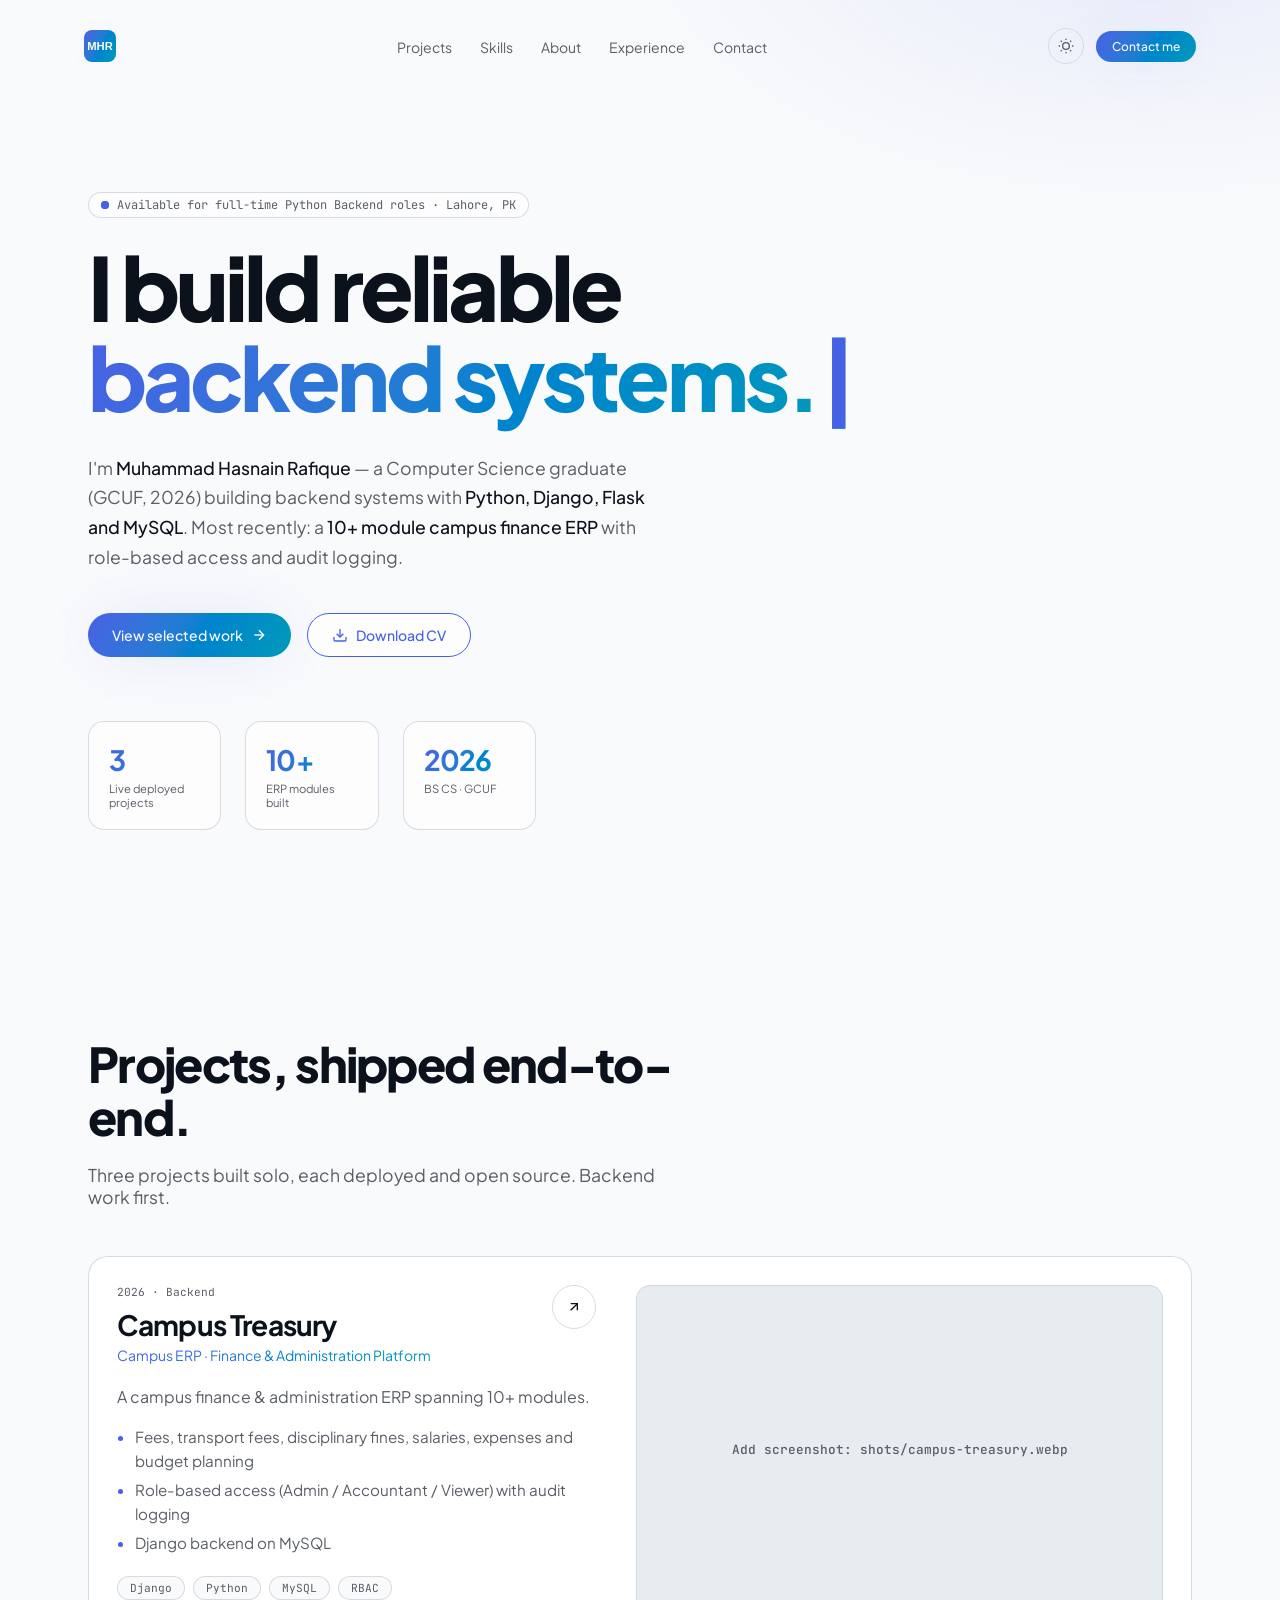
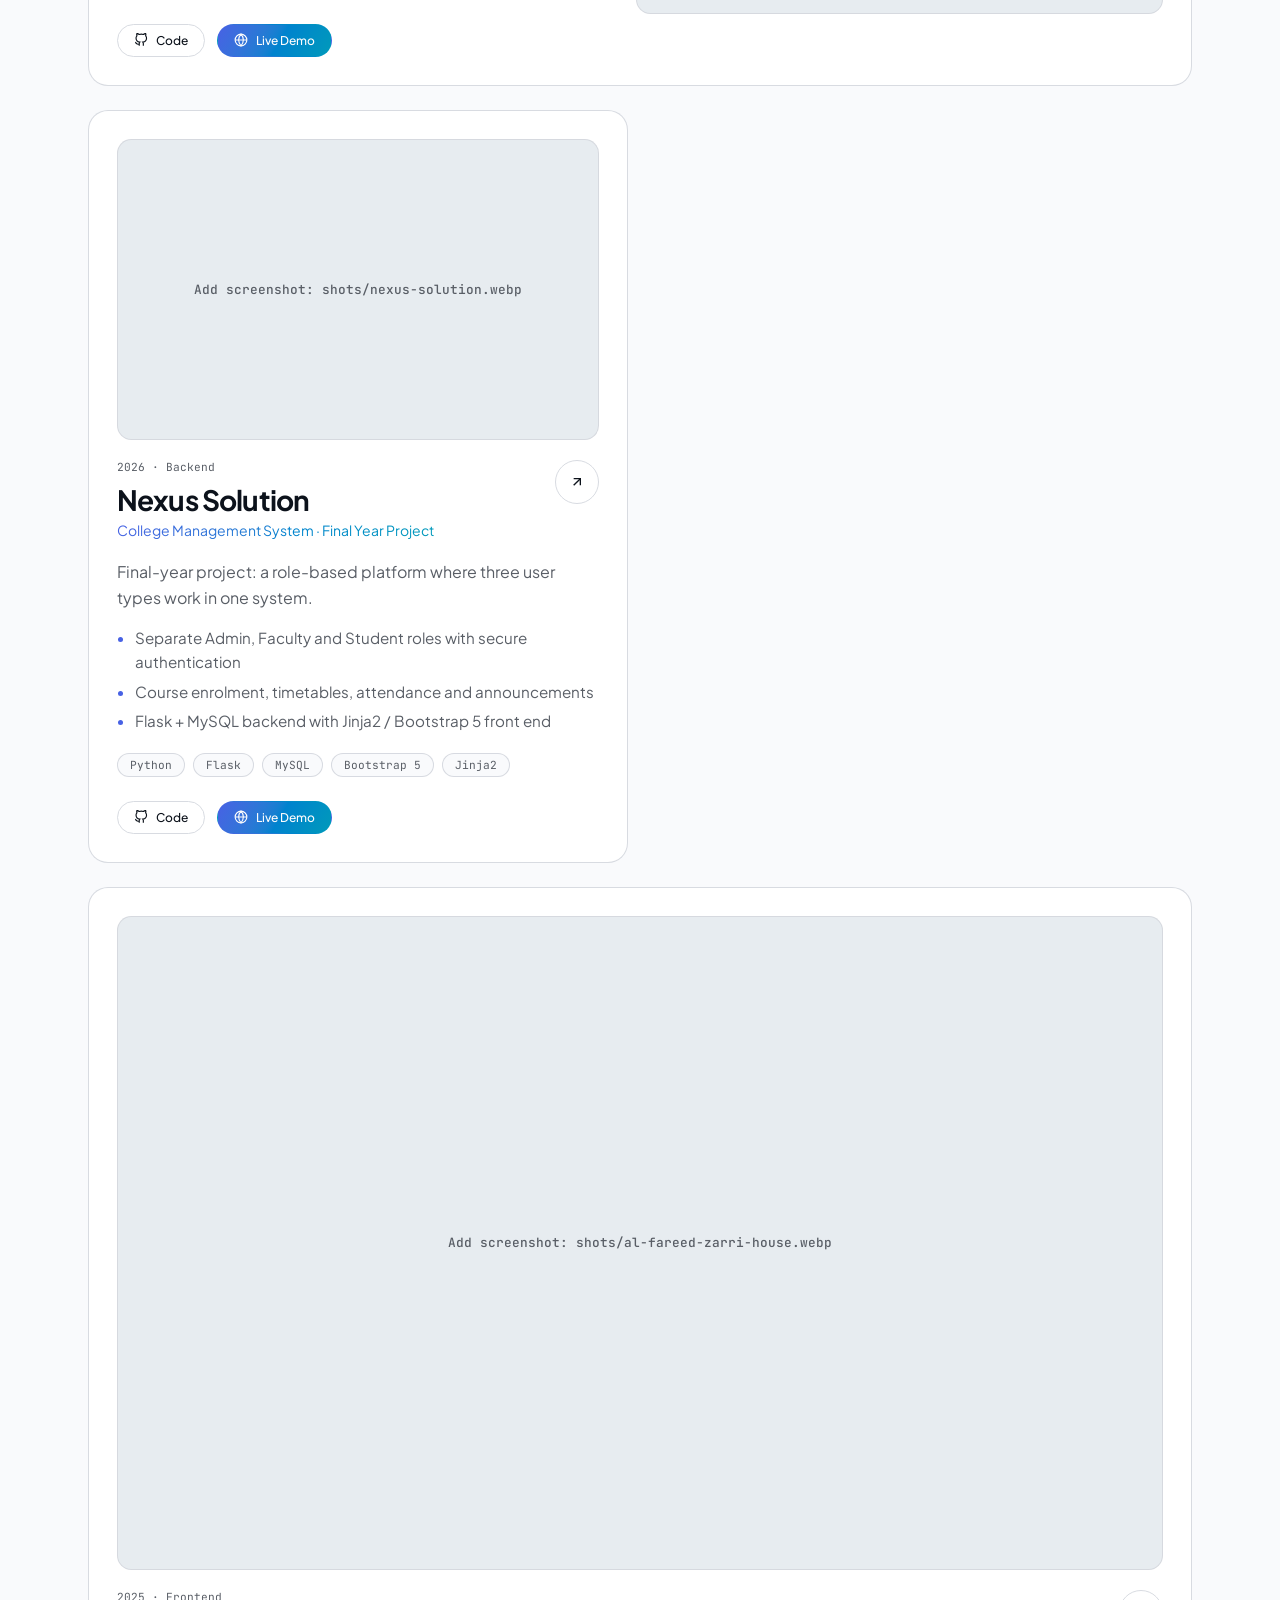
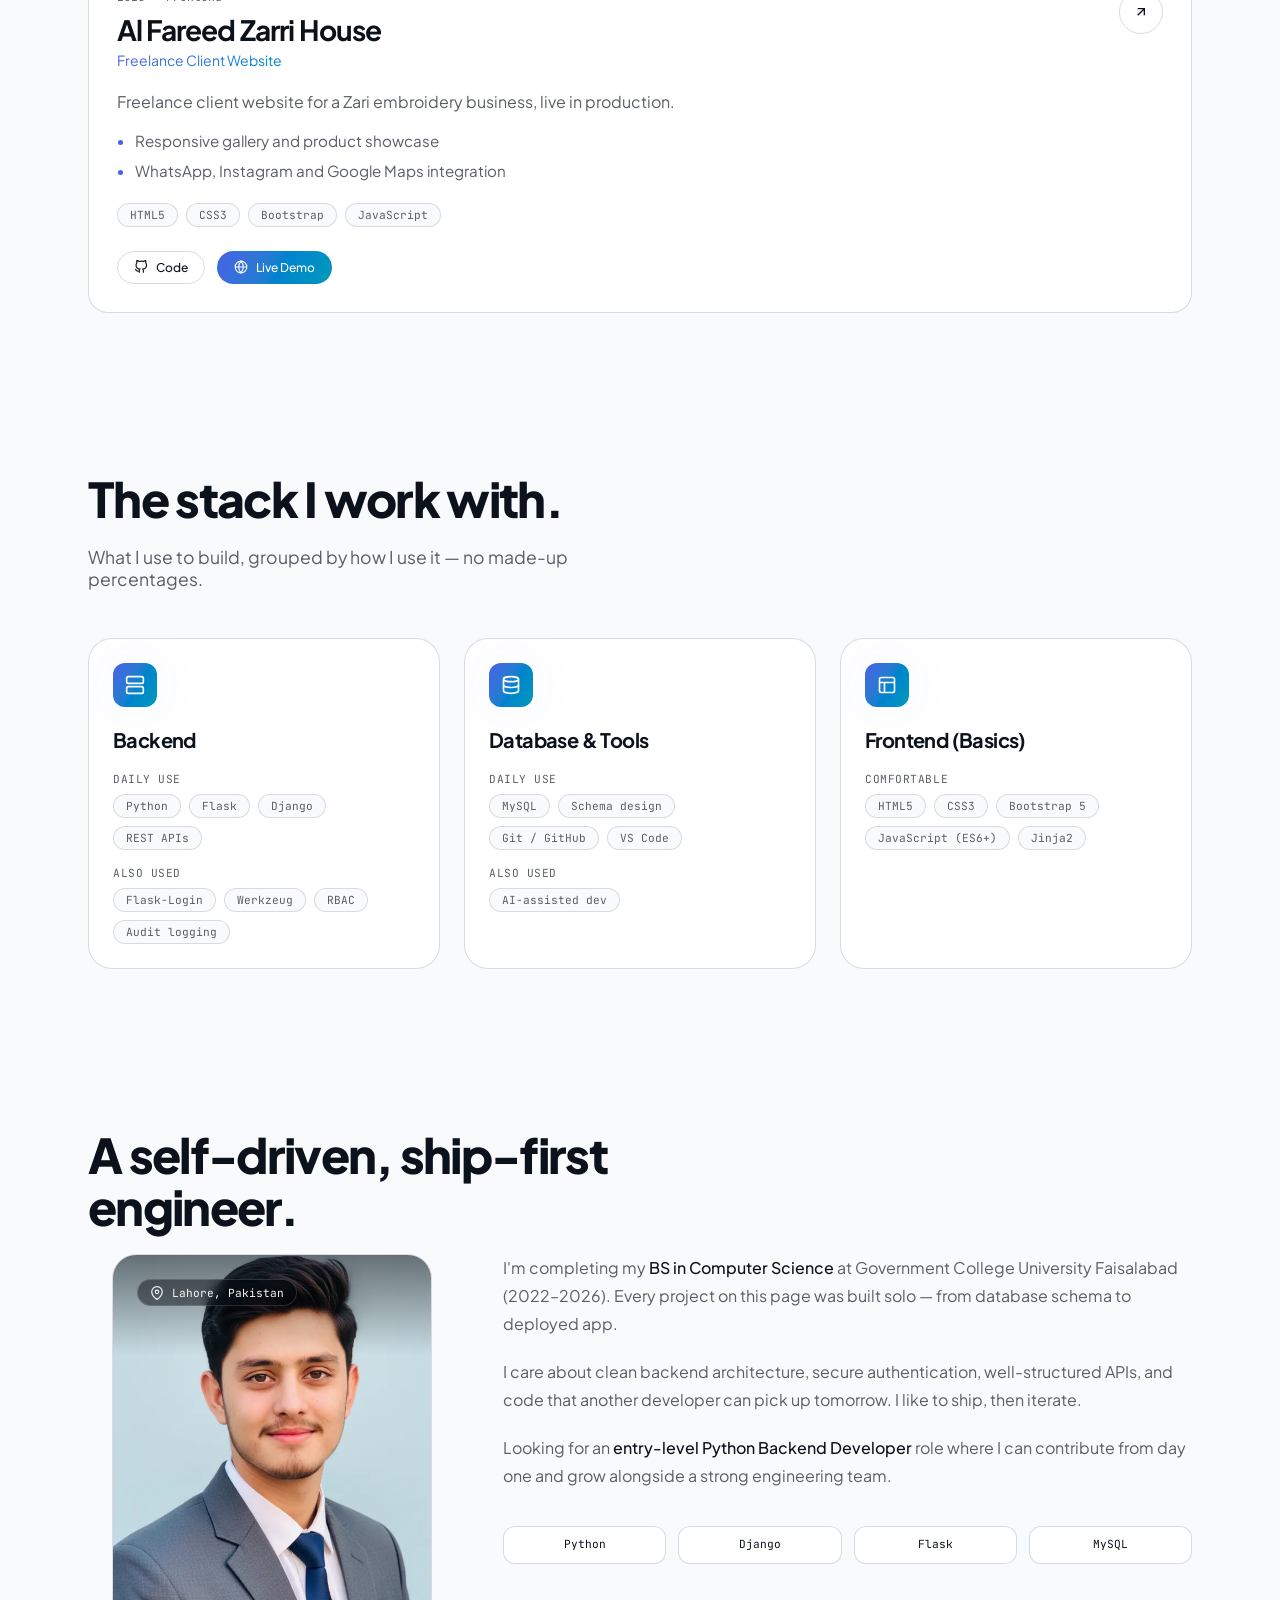
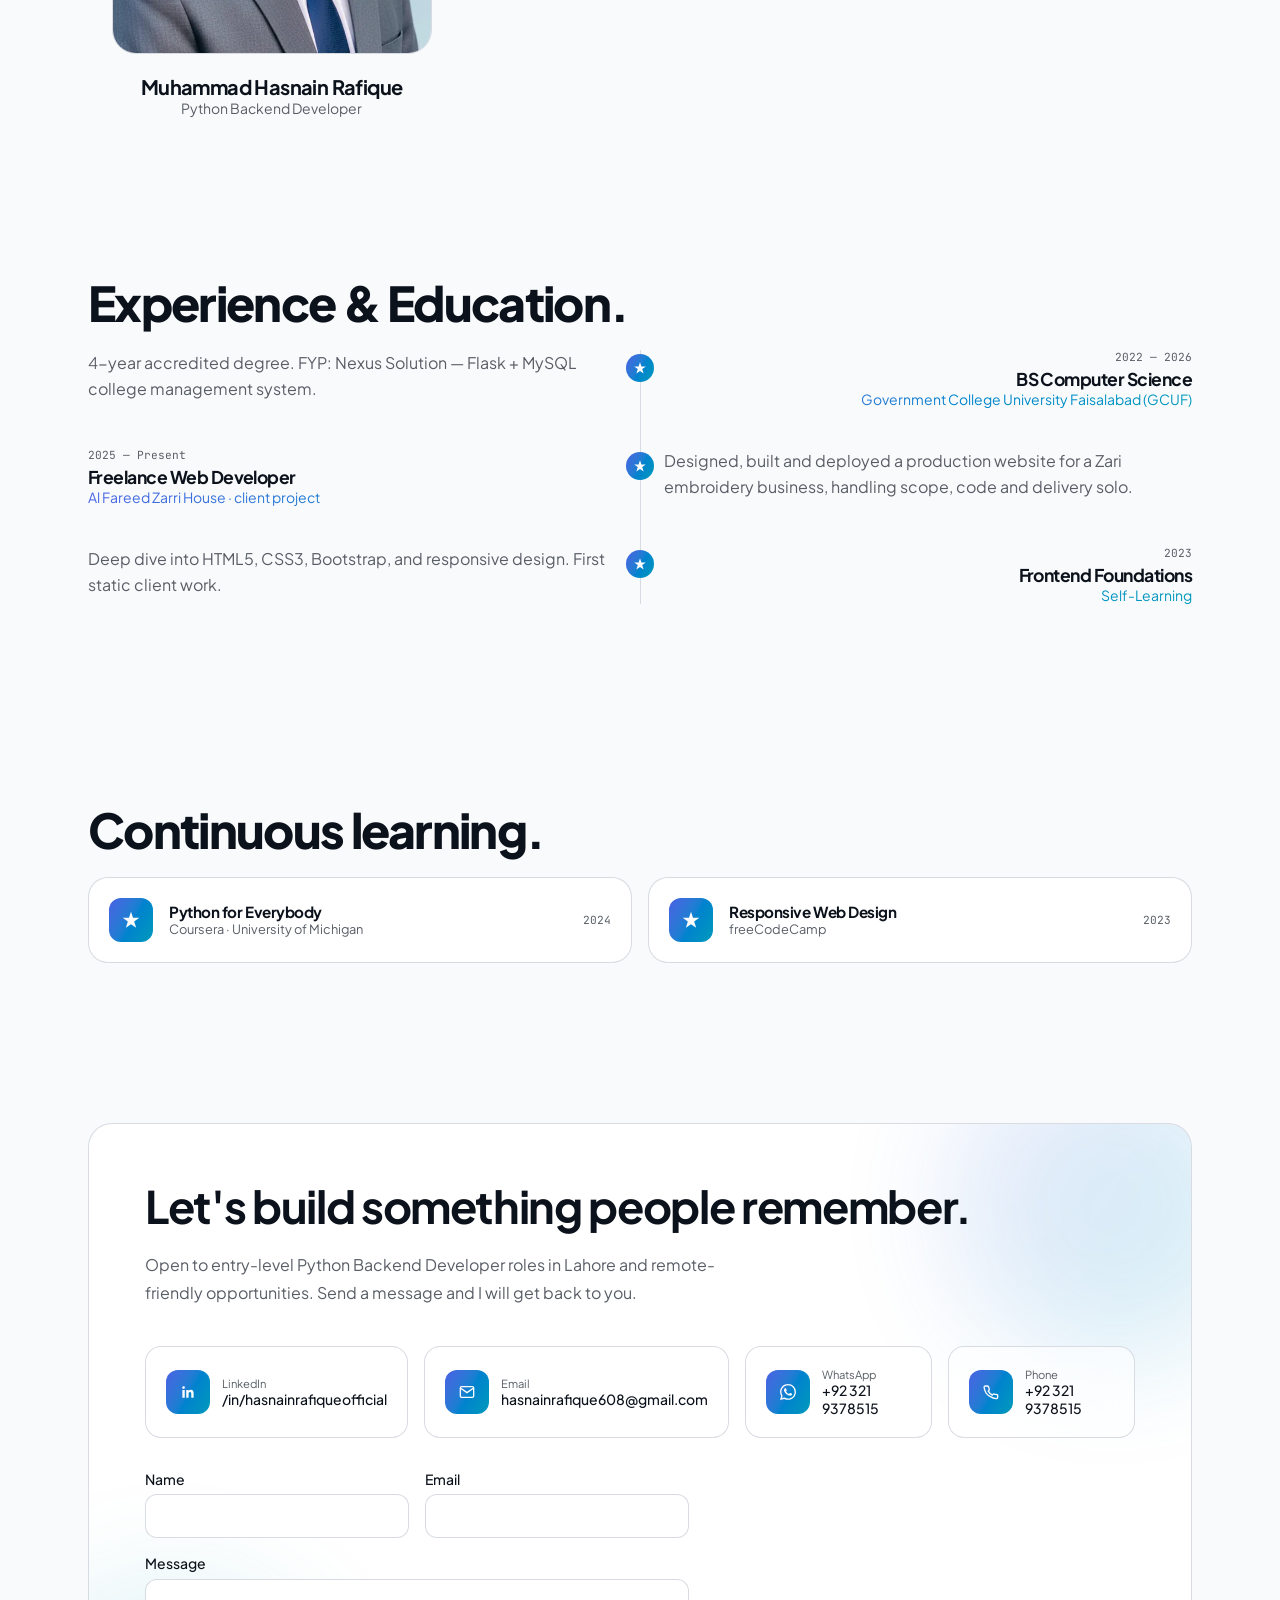
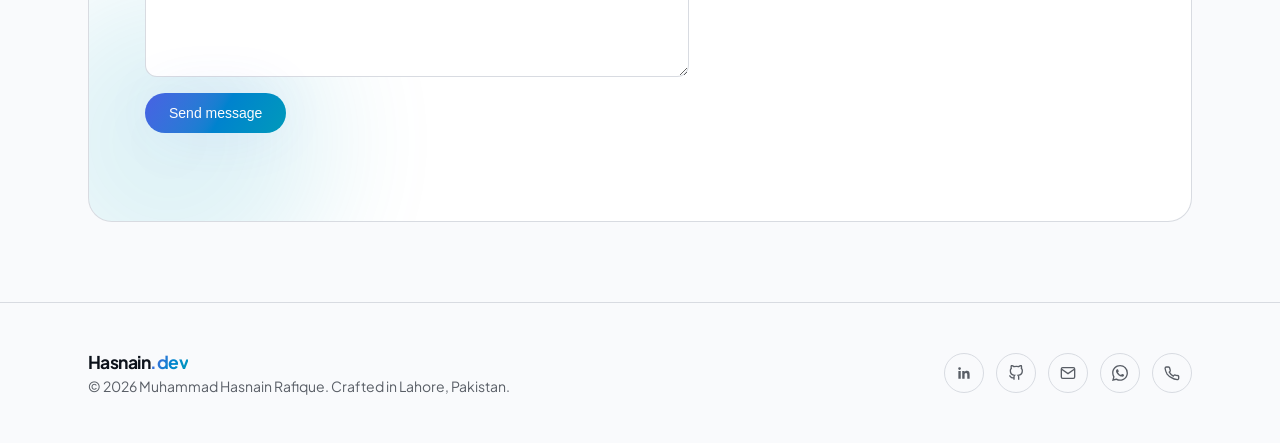
==== commit 7fbc2291: "update project" ====
--- a/index.html
+++ b/index.html
@@ -4,19 +4,21 @@
 <meta charset="UTF-8" />
 <meta name="viewport" content="width=device-width, initial-scale=1.0" />
 <title>Muhammad Hasnain Rafique — Python Backend Developer</title>
-<meta name="description" content="Portfolio of Muhammad Hasnain Rafique — Computer Science graduate building robust backend systems and REST APIs with Python, Django, Flask, FastAPI, and MySQL. Based in Lahore, Pakistan." />
+<meta name="description" content="Portfolio of Muhammad Hasnain Rafique — Computer Science graduate building robust backend systems and REST APIs with Python, Django, Flask, and MySQL. Based in Lahore, Pakistan." />
 <meta property="og:type" content="website" />
 <meta property="og:title" content="Muhammad Hasnain Rafique — Python Backend Developer" />
-<meta property="og:description" content="Computer Science graduate building robust backend systems and REST APIs with Python, Django, Flask, FastAPI, and MySQL. Based in Lahore, Pakistan." />
+<meta property="og:description" content="Computer Science graduate building robust backend systems and REST APIs with Python, Django, Flask, and MySQL. Based in Lahore, Pakistan." />
 <meta name="theme-color" content="#7c3aed" />
 <meta name="twitter:card" content="summary" />
-<!-- TODO after deploy: add <meta property="og:url"> and <meta property="og:image"> with your FULL live URLs (e.g. https://YOUR-SITE.vercel.app/profile.webp) -->
+<!-- Replace YOUR-SITE with your live URL, then add a 1200x630 og-image.png -->
+<meta property="og:url" content="https://YOUR-SITE.vercel.app/" />
+<meta property="og:image" content="https://YOUR-SITE.vercel.app/profile.webp" />
 <link rel="icon" href="data:image/svg+xml,%3Csvg xmlns='http://www.w3.org/2000/svg' viewBox='0 0 64 64'%3E%3Crect width='64' height='64' rx='14' fill='%237c3aed'/%3E%3Ctext x='32' y='41' font-size='24' font-family='Arial' font-weight='700' text-anchor='middle' fill='white'%3EMHR%3C/text%3E%3C/svg%3E" />
 <meta name="twitter:title" content="Muhammad Hasnain Rafique — Python Backend Developer" />
-<meta name="twitter:description" content="Computer Science graduate building robust backend systems and REST APIs with Python, Django, Flask, FastAPI, and MySQL." />
+<meta name="twitter:description" content="Computer Science graduate building robust backend systems and REST APIs with Python, Django, Flask, and MySQL." />
 <link rel="preconnect" href="https://fonts.googleapis.com" />
 <link rel="preconnect" href="https://fonts.gstatic.com" crossorigin />
-<link href="https://fonts.googleapis.com/css2?family=Space+Grotesk:wght@400;500;600;700&family=DM+Sans:ital,opsz,wght@0,9..40,300;0,9..40,400;0,9..40,500;1,9..40,400&family=JetBrains+Mono:wght@400;500&display=swap" rel="stylesheet" />
+<link href="https://fonts.googleapis.com/css2?family=Plus+Jakarta+Sans:wght@400;500;600;700;800&family=JetBrains+Mono:wght@400;500&display=swap" rel="stylesheet" />
 <script>try{var t=localStorage.getItem("theme");if(t==="dark"||(!t&&matchMedia("(prefers-color-scheme: dark)").matches))document.documentElement.classList.add("dark")}catch(e){}</script>
 <link rel="stylesheet" href="style.css">
 <noscript><style>.reveal,.reveal-left,.reveal-right{opacity:1!important;transform:none!important}</style></noscript>
@@ -29,9 +31,6 @@
 
 <!-- Background Layers -->
 <div class="bg-hero-layer"></div>
-<div class="grid-bg"></div>
-<div class="blob-1"></div>
-<div class="blob-2"></div>
 
 <!-- ═══ NAVBAR ═══ -->
 <nav id="navbar">
@@ -53,7 +52,7 @@
         <svg id="theme-icon-moon" width="16" height="16" fill="none" stroke="currentColor" stroke-width="2" viewBox="0 0 24 24" style="display:none"><path d="M21 12.79A9 9 0 1 1 11.21 3 7 7 0 0 0 21 12.79z"/></svg>
       </button>
       <a href="#contact" class="nav-cta">Contact me</a>
-      <button class="hamburger" id="hamburger" aria-label="Menu">
+      <button class="hamburger" id="hamburger" aria-label="Menu" aria-expanded="false" aria-controls="mobile-menu">
         <svg id="ham-open" width="16" height="16" fill="none" stroke="currentColor" stroke-width="2" viewBox="0 0 24 24"><line x1="3" y1="12" x2="21" y2="12"/><line x1="3" y1="6" x2="21" y2="6"/><line x1="3" y1="18" x2="21" y2="18"/></svg>
         <svg id="ham-close" width="16" height="16" fill="none" stroke="currentColor" stroke-width="2" viewBox="0 0 24 24" style="display:none"><line x1="18" y1="6" x2="6" y2="18"/><line x1="6" y1="6" x2="18" y2="18"/></svg>
       </button>
@@ -77,26 +76,18 @@
       Available for full-time Python Backend roles · Lahore, PK
     </div>
     <h1 class="hero-h1 font-display">
-      I build <span class="accent-animated anim-gradient-pan">reliable</span><br>
+      I build reliable<br>
       <span id="typewriter" class="caret" style="background:var(--grad-accent);-webkit-background-clip:text;background-clip:text;color:transparent"></span>
     </h1>
     <p class="hero-sub">
-      I'm <strong>Muhammad Hasnain Rafique</strong> — a Computer Science graduate (GCUF, 2026) building backend systems with <strong>Python, Django, FastAPI, Flask and MySQL</strong>. Most recently: a <strong>10+ module campus finance ERP</strong> with role-based access and audit logging.
+      I'm <strong>Muhammad Hasnain Rafique</strong> — a Computer Science graduate (GCUF, 2026) building backend systems with <strong>Python, Django, Flask and MySQL</strong>. Most recently: a <strong>10+ module campus finance ERP</strong> with role-based access and audit logging.
     </p>
     <div class="hero-btns">
       <a href="#projects" class="btn-primary">
         View selected work
         <svg width="16" height="16" fill="none" stroke="currentColor" stroke-width="2" viewBox="0 0 24 24"><line x1="5" y1="12" x2="19" y2="12"/><polyline points="12 5 19 12 12 19"/></svg>
       </a>
-      <a href="#contact" class="btn-secondary">
-        <svg width="16" height="16" fill="none" stroke="currentColor" stroke-width="2" viewBox="0 0 24 24"><path d="M4 4h16c1.1 0 2 .9 2 2v12c0 1.1-.9 2-2 2H4c-1.1 0-2-.9-2-2V6c0-1.1.9-2 2-2z"/><polyline points="22,6 12,13 2,6"/></svg>
-        Get in touch
-      </a>
-      <a href="https://github.com/hasnainrafique885-oss" target="_blank" rel="noopener" class="btn-secondary">
-        <svg width="16" height="16" fill="none" stroke="currentColor" stroke-width="2" viewBox="0 0 24 24"><path d="M9 19c-5 1.5-5-2.5-7-3m14 6v-3.87a3.37 3.37 0 0 0-.94-2.61c3.14-.35 6.44-1.54 6.44-7A5.44 5.44 0 0 0 20 4.77 5.07 5.07 0 0 0 19.91 1S18.73.65 16 2.48a13.38 13.38 0 0 0-7 0C6.27.65 5.09 1 5.09 1A5.07 5.07 0 0 0 5 4.77a5.44 5.44 0 0 0-1.5 3.78c0 5.42 3.3 6.61 6.44 7A3.37 3.37 0 0 0 9 18.13V22"/></svg>
-        GitHub
-      </a>
-      <a href="Hasnains_CV.pdf" download="Muhammad Hasnain Rafique CV.pdf" class="btn-secondary btn-cv" id="cv-download-btn">
+      <a href="Hasnain_CV.pdf" download="Muhammad Hasnain Rafique CV.pdf" class="btn-secondary btn-cv" id="cv-download-btn">
         <svg width="16" height="16" fill="none" stroke="currentColor" stroke-width="2" viewBox="0 0 24 24"><path d="M21 15v4a2 2 0 0 1-2 2H5a2 2 0 0 1-2-2v-4"/><polyline points="7 10 12 15 17 10"/><line x1="12" y1="15" x2="12" y2="3"/></svg>
         Download CV
       </a>
@@ -115,22 +106,19 @@
         <div class="stat-label">BS CS · GCUF</div>
       </div>
     </div>
-    <div class="marquee-wrap">
-      <div class="marquee-track anim-shimmer" id="marquee-track"></div>
-    </div>
-  </div>
+      </div>
 </section>
 
 <!-- ═══ PROJECTS ═══ -->
 <section class="port-section" id="projects">
   <div class="container">
-    <p class="section-eyebrow font-mono">01 — Selected Work</p>
-    <h2 class="section-title font-display">Projects, shipped <span class="text-accent">end-to-end</span>.</h2>
+    <h2 class="section-title font-display">Projects, shipped end-to-end.</h2>
     <p class="section-desc">Three projects built solo, each deployed and open source. Backend work first.</p>
     <div class="projects-grid" id="projects-grid">
       <div class="project-card reveal" data-category="Backend">
         <div class="project-card-glow"></div>
         <div class="project-card-body">
+          <div class="project-shot" data-file="shots/nexus-solution.webp"><img src="shots/nexus-solution.webp" alt="Nexus Solution screenshot" loading="lazy" onerror="this.parentElement.classList.add('empty')"></div>
           <div class="project-head">
             <div>
               <div class="project-meta font-mono">2026 · Backend</div>
@@ -167,9 +155,10 @@
         </div>
       </div>
 
-      <div class="project-card reveal" data-category="Backend" style="transition-delay:.08s">
+      <div class="project-card featured reveal" data-category="Backend">
         <div class="project-card-glow"></div>
         <div class="project-card-body">
+          <div class="project-shot" data-file="shots/campus-treasury.webp"><img src="shots/campus-treasury.webp" alt="Campus Treasury screenshot" loading="lazy" onerror="this.parentElement.classList.add('empty')"></div>
           <div class="project-head">
             <div>
               <div class="project-meta font-mono">2026 · Backend</div>
@@ -184,11 +173,11 @@
           <ul class="project-points">
             <li>Fees, transport fees, disciplinary fines, salaries, expenses and budget planning</li>
             <li>Role-based access (Admin / Accountant / Viewer) with audit logging</li>
-            <li>Hybrid Django + FastAPI backend on MySQL</li>
+            <li>Django backend on MySQL</li>
           </ul>
           <div class="project-stack">
             <span class="stack-tag font-mono">Django</span>
-            <span class="stack-tag font-mono">FastAPI</span>
+            
             <span class="stack-tag font-mono">Python</span>
             <span class="stack-tag font-mono">MySQL</span>
             <span class="stack-tag font-mono">RBAC</span>
@@ -198,7 +187,7 @@
               <svg width="14" height="14" fill="none" stroke="currentColor" stroke-width="2" viewBox="0 0 24 24"><path d="M9 19c-5 1.5-5-2.5-7-3m14 6v-3.87a3.37 3.37 0 0 0-.94-2.61c3.14-.35 6.44-1.54 6.44-7A5.44 5.44 0 0 0 20 4.77 5.07 5.07 0 0 0 19.91 1S18.73.65 16 2.48a13.38 13.38 0 0 0-7 0C6.27.65 5.09 1 5.09 1A5.07 5.07 0 0 0 5 4.77a5.44 5.44 0 0 0-1.5 3.78c0 5.42 3.3 6.61 6.44 7A3.37 3.37 0 0 0 9 18.13V22"/></svg>
               Code
             </a>
-            <a href="https://campus-treasury-web-app.vercel.app/" target="_blank" rel="noopener" class="link-btn demo">
+            <a href="https:https://campustreasury-project.wasmer.app/" target="_blank" rel="noopener" class="link-btn demo">
               <svg width="14" height="14" fill="none" stroke="currentColor" stroke-width="2" viewBox="0 0 24 24"><circle cx="12" cy="12" r="10"/><line x1="2" y1="12" x2="22" y2="12"/><path d="M12 2a15.3 15.3 0 0 1 4 10 15.3 15.3 0 0 1-4 10 15.3 15.3 0 0 1-4-10 15.3 15.3 0 0 1 4-10z"/></svg>
               Live Demo
             </a>
@@ -209,10 +198,11 @@
       <div class="project-card reveal" data-category="Frontend" style="transition-delay:.16s">
         <div class="project-card-glow"></div>
         <div class="project-card-body">
+          <div class="project-shot" data-file="shots/al-fareed-zarri-house.webp"><img src="shots/al-fareed-zarri-house.webp" alt="Al Fareed Zarri House screenshot" loading="lazy" onerror="this.parentElement.classList.add('empty')"></div>
           <div class="project-head">
             <div>
               <div class="project-meta font-mono">2025 · Frontend</div>
-              <h3 class="project-name font-display">Al Fareed Zari House</h3>
+              <h3 class="project-name font-display">Al Fareed Zarri House</h3>
               <p class="project-tag">Freelance Client Website</p>
             </div>
             <div class="project-arrow">
@@ -249,8 +239,7 @@
 <!-- ═══ SKILLS ═══ -->
 <section class="port-section" id="skills">
   <div class="container">
-    <p class="section-eyebrow font-mono">02 — Toolkit</p>
-    <h2 class="section-title font-display">The stack I <span class="text-accent">work with</span>.</h2>
+    <h2 class="section-title font-display">The stack I work with.</h2>
     <p class="section-desc">What I use to build, grouped by how I use it — no made-up percentages.</p>
     <div class="skills-grid">
       <div class="skill-card reveal">
@@ -260,7 +249,7 @@
         </div>
         <h3 class="skill-cat font-display">Backend</h3>
         <p class="skill-level font-mono">Daily use</p>
-        <div class="skill-tags"><span class="stack-tag font-mono">Python</span><span class="stack-tag font-mono">Flask</span><span class="stack-tag font-mono">Django</span><span class="stack-tag font-mono">FastAPI</span><span class="stack-tag font-mono">REST APIs</span></div>
+        <div class="skill-tags"><span class="stack-tag font-mono">Python</span><span class="stack-tag font-mono">Flask</span><span class="stack-tag font-mono">Django</span><span class="stack-tag font-mono">REST APIs</span></div>
         <p class="skill-level font-mono">Also used</p>
         <div class="skill-tags"><span class="stack-tag font-mono">Flask-Login</span><span class="stack-tag font-mono">Werkzeug</span><span class="stack-tag font-mono">RBAC</span><span class="stack-tag font-mono">Audit logging</span></div>
       </div>
@@ -291,8 +280,7 @@
 <!-- ═══ ABOUT ═══ -->
 <section class="port-section" id="about">
   <div class="container">
-    <p class="section-eyebrow font-mono">03 — About</p>
-    <h2 class="section-title font-display">A self-driven, <span class="text-accent">ship-first</span> engineer.</h2>
+    <h2 class="section-title font-display">A self-driven, ship-first engineer.</h2>
     <div class="about-grid">
       <div class="reveal-left">
         <div class="about-card-wrap">
@@ -318,7 +306,6 @@
         <div class="tech-pills">
           <div class="tech-pill font-mono">Python</div>
           <div class="tech-pill font-mono">Django</div>
-          <div class="tech-pill font-mono">FastAPI</div>
           <div class="tech-pill font-mono">Flask</div>
           <div class="tech-pill font-mono">MySQL</div>
         </div>
@@ -330,8 +317,7 @@
 <!-- ═══ EXPERIENCE / EDUCATION ═══ -->
 <section class="port-section" id="experience">
   <div class="container">
-    <p class="section-eyebrow font-mono">04 — Journey</p>
-    <h2 class="section-title font-display">Experience & <span class="text-accent">Education</span>.</h2>
+    <h2 class="section-title font-display">Experience & Education.</h2>
     <div class="timeline">
       <div class="timeline-line"></div>
       <div class="timeline-item even reveal">
@@ -352,22 +338,11 @@
         <div class="timeline-info">
           <div class="timeline-date font-mono">2025 — Present</div>
           <h3 class="timeline-title font-display">Freelance Web Developer</h3>
-          <p class="timeline-org">Independent Clients</p>
-        </div>
-        <div class="timeline-desc">Built and deployed production websites including Al Fareed Zari House. Handled scope, design, code and delivery solo.</div>
+          <p class="timeline-org">Al Fareed Zarri House · client project</p>
+        </div>
+        <div class="timeline-desc">Designed, built and deployed a production website for a Zari embroidery business, handling scope, code and delivery solo.</div>
       </div>
       <div class="timeline-item even reveal">
-        <div class="timeline-dot">
-          <svg width="14" height="14" fill="currentColor" viewBox="0 0 24 24"><path d="M12 2l2.4 7.4H22l-6.2 4.5 2.4 7.4L12 17 5.8 21.3l2.4-7.4L2 9.4h7.6z"/></svg>
-        </div>
-        <div class="timeline-info">
-          <div class="timeline-date font-mono">2024 — 2026</div>
-          <h3 class="timeline-title font-display">Self-Directed Backend Training</h3>
-          <p class="timeline-org">Open Source · Docs · Real Projects</p>
-        </div>
-        <div class="timeline-desc">Built Campus Treasury — a full campus ERP with fee, salary, expense, and budget modules. Learned Django, FastAPI, MySQL and REST API design by building it.</div>
-      </div>
-      <div class="timeline-item odd reveal">
         <div class="timeline-dot">
           <svg width="14" height="14" fill="currentColor" viewBox="0 0 24 24"><path d="M12 2l2.4 7.4H22l-6.2 4.5 2.4 7.4L12 17 5.8 21.3l2.4-7.4L2 9.4h7.6z"/></svg>
         </div>
@@ -385,8 +360,7 @@
 <!-- ═══ CERTIFICATIONS ═══ -->
 <section class="port-section">
   <div class="container">
-    <p class="section-eyebrow font-mono">05 — Certifications</p>
-    <h2 class="section-title font-display">Continuous <span class="text-accent">learning</span>.</h2>
+    <h2 class="section-title font-display">Continuous learning.</h2>
     <div class="certs-grid">
       <div class="cert-card reveal-left">
         <div class="cert-left">
@@ -415,14 +389,13 @@
 <!-- ═══ CONTACT ═══ -->
 <section class="port-section" id="contact">
   <div class="container">
-    <p class="section-eyebrow font-mono">06 — Contact</p>
     <div class="contact-box reveal">
       <div class="contact-blob-1"></div>
       <div class="contact-blob-2"></div>
       <div class="contact-inner">
         <div>
-          <h2 class="contact-h2 font-display">Let's build something <span class="text-accent">people remember</span>.</h2>
-          <p class="contact-sub">Open to entry-level Python Backend Developer roles in Lahore and remote-friendly opportunities. Reply within 24 hours.</p>
+          <h2 class="contact-h2 font-display">Let's build something people remember.</h2>
+          <p class="contact-sub">Open to entry-level Python Backend Developer roles in Lahore and remote-friendly opportunities. Send a message and I will get back to you.</p>
           <div class="contact-links">
             <a href="https://www.linkedin.com/in/hasnainrafiqueofficial/" target="_blank" rel="noopener" class="contact-link">
               <div class="contact-link-icon"><svg width="16" height="16" fill="currentColor" viewBox="0 0 24 24"><path d="M20.447 20.452h-3.554v-5.569c0-1.328-.027-3.037-1.852-3.037-1.853 0-2.136 1.445-2.136 2.939v5.667H9.351V9h3.414v1.561h.046c.477-.9 1.637-1.85 3.37-1.85 3.601 0 4.267 2.37 4.267 5.455v6.286zM5.337 7.433a2.062 2.062 0 1 1 0-4.125 2.062 2.062 0 0 1 0 4.125zM7.114 20.452H3.558V9h3.556v11.452z"/></svg></div>
@@ -453,6 +426,14 @@
               </div>
             </a>
           </div>
+          <form class="contact-form" id="contact-form" action="https://formspree.io/f/YOUR_FORM_ID" method="POST">
+            <label>Name<input type="text" name="name" required autocomplete="name"></label>
+            <label>Email<input type="email" name="email" required autocomplete="email"></label>
+            <label class="full">Message<textarea name="message" rows="4" required></textarea></label>
+            <input type="text" name="_gotcha" tabindex="-1" autocomplete="off" class="hp" aria-hidden="true">
+            <button type="submit" class="btn-primary">Send message</button>
+            <p class="form-status" id="form-status" role="status"></p>
+          </form>
         </div>
 
       </div>
--- a/style.css
+++ b/style.css
@@ -475,3 +475,32 @@
 
 /* odd last project card spans full width on desktop */
 @media(min-width:768px){ .projects-grid .project-card:last-child:nth-child(odd) { grid-column: 1 / -1; } }
+
+/* ─── Modern refresh ─── */
+:root{--accent:oklch(.55 .2 270);--accent-2:oklch(.62 .14 215);--accent-glow:oklch(.55 .2 270/.2);--grad-accent:linear-gradient(120deg,oklch(.55 .2 270),oklch(.62 .14 215));--grad-hero:radial-gradient(900px 500px at 90% -10%,oklch(.55 .2 270/.10),transparent 60%)}
+.dark{--accent:oklch(.76 .14 270);--accent-2:oklch(.8 .11 215);--accent-glow:oklch(.76 .14 270/.3);--grad-accent:linear-gradient(120deg,oklch(.76 .14 270),oklch(.8 .11 215));--grad-hero:radial-gradient(900px 500px at 90% -10%,oklch(.76 .14 270/.14),transparent 60%)}
+body,.font-display{font-family:'Plus Jakarta Sans',system-ui,sans-serif}
+.font-display{letter-spacing:-.03em;font-weight:700}
+.hero-h1{font-size:clamp(2.6rem,7vw,5.5rem);line-height:1.02;letter-spacing:-.045em;font-weight:800}
+.section-title{letter-spacing:-.035em;font-weight:800;max-width:20ch}
+.project-card{border-radius:1.25rem}
+.project-card:hover{transform:none}
+.project-card.featured{grid-column:1/-1;order:-1}
+.project-shot{aspect-ratio:16/10;border-radius:.9rem;overflow:hidden;border:1px solid var(--border);background:var(--muted);margin-bottom:1.25rem;position:relative}
+.project-shot img{width:100%;height:100%;object-fit:cover;object-position:top;display:block}
+.project-shot.empty img{display:none}
+.project-shot.empty::after{content:"Add screenshot: " attr(data-file);position:absolute;inset:0;display:grid;place-items:center;padding:1rem;text-align:center;font:500 .8rem 'JetBrains Mono',monospace;color:var(--muted-fg)}
+@media(min-width:900px){
+ .project-card.featured .project-card-body{display:grid;grid-template-columns:1fr 1.1fr;column-gap:2.5rem;align-items:start}
+ .project-card.featured .project-card-body>*{grid-column:1}
+ .project-card.featured .project-shot{grid-column:2;grid-row:1/span 5;margin:0}
+}
+.contact-form{margin-top:2rem;display:grid;gap:1rem;max-width:34rem}
+@media(min-width:640px){.contact-form{grid-template-columns:1fr 1fr}.contact-form .full,.contact-form button,.form-status{grid-column:1/-1}}
+.contact-form label{display:grid;gap:.4rem;font-size:.875rem;font-weight:500}
+.contact-form input,.contact-form textarea{font:inherit;color:var(--fg);background:var(--surface);border:1px solid var(--border);border-radius:.75rem;padding:.75rem .9rem}
+.contact-form button{justify-self:start;border:0;cursor:pointer}
+.hp{position:absolute;left:-9999px}
+.form-status{font-size:.875rem;color:var(--muted-fg);min-height:1.2em}
+a:focus-visible,button:focus-visible,input:focus-visible,textarea:focus-visible{outline:2px solid var(--accent);outline-offset:3px}
+@media(prefers-reduced-motion:reduce){*,*::before,*::after{animation:none!important;transition:none!important;scroll-behavior:auto!important}.reveal,.reveal-left,.reveal-right{opacity:1;transform:none}}
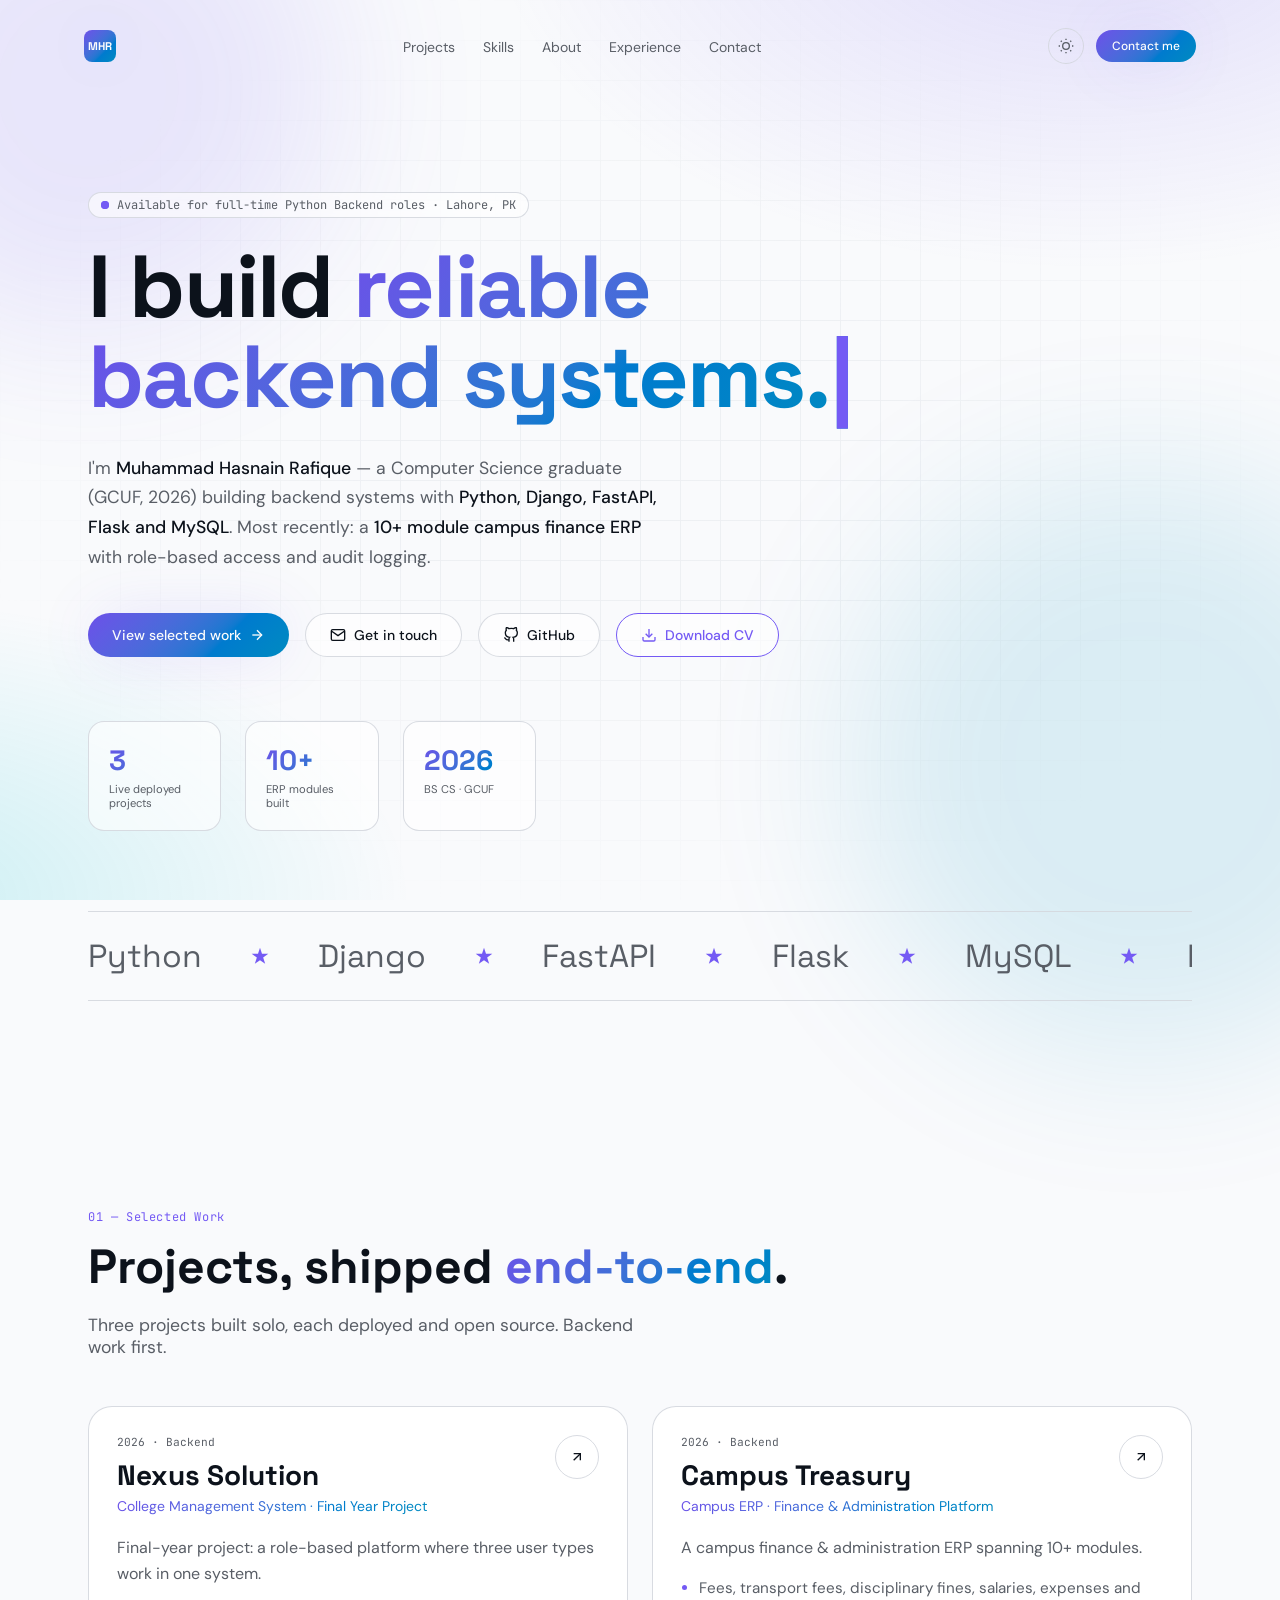
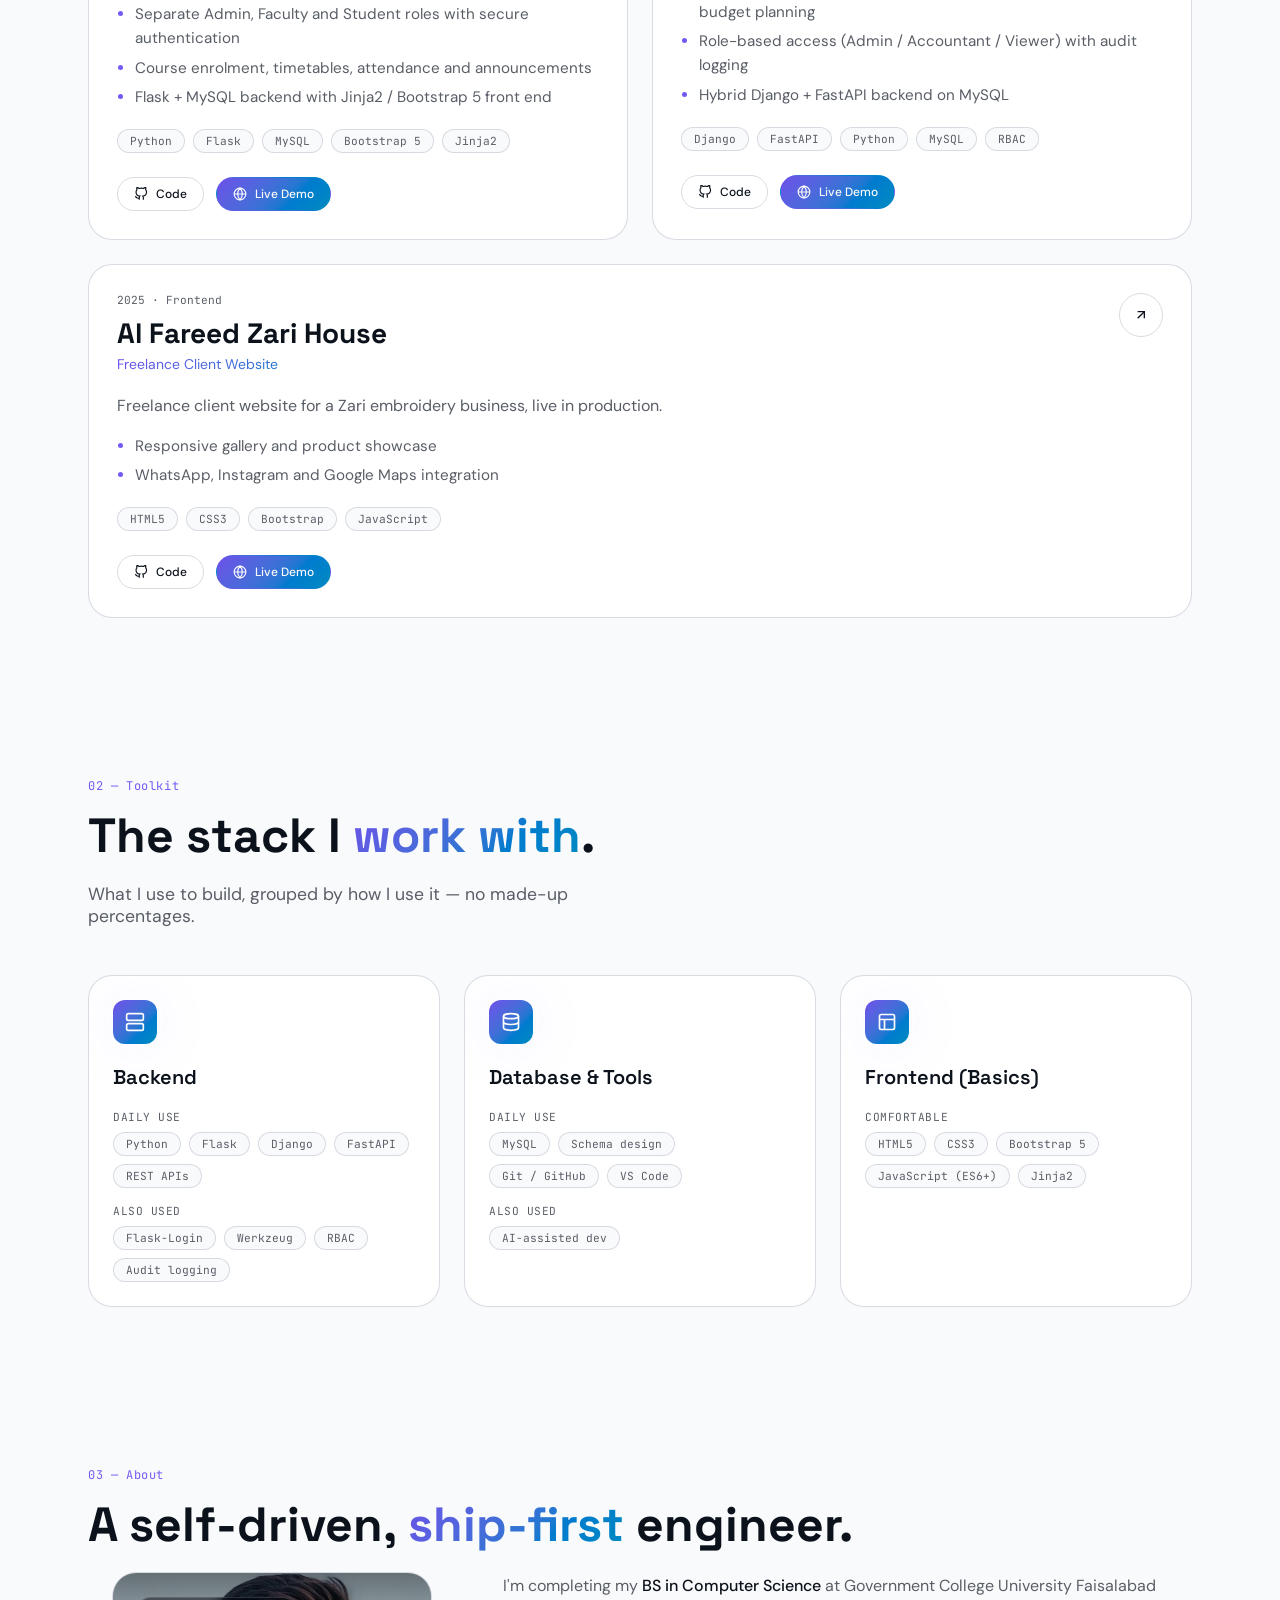
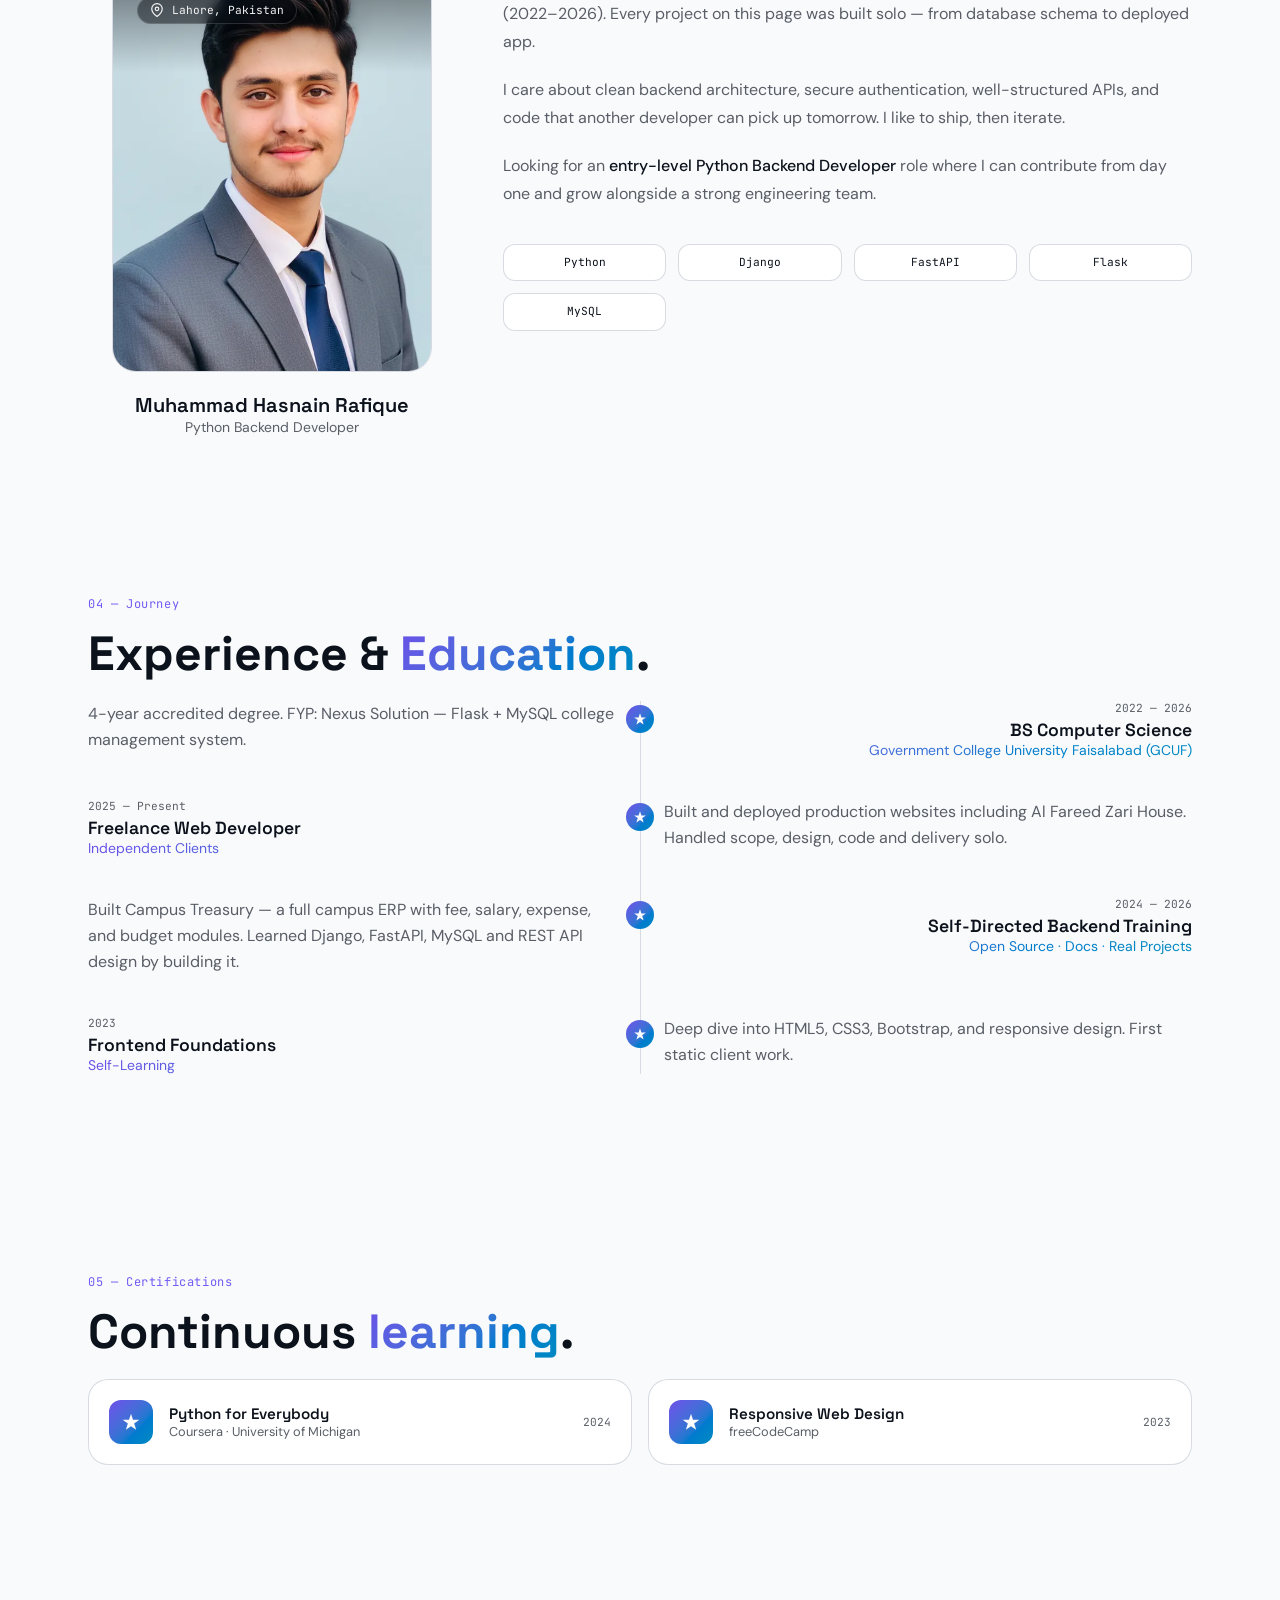
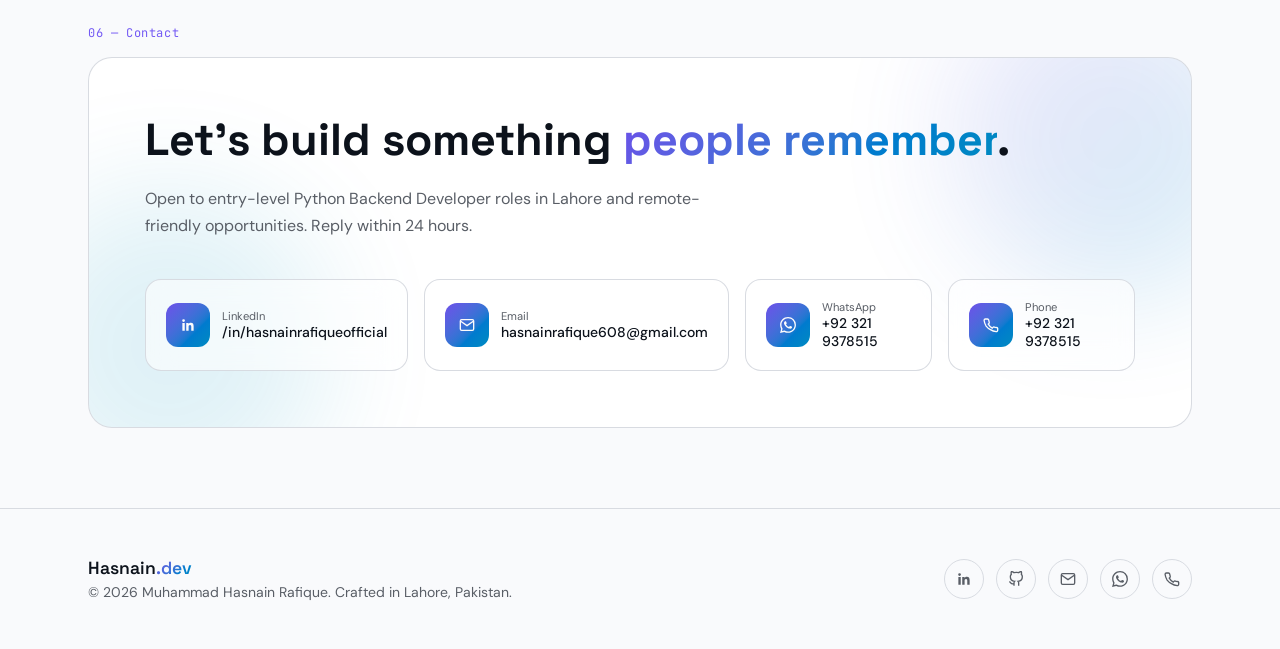
==== commit 47abaf53: "update project" ====
--- a/index.html
+++ b/index.html
@@ -4,21 +4,19 @@
 <meta charset="UTF-8" />
 <meta name="viewport" content="width=device-width, initial-scale=1.0" />
 <title>Muhammad Hasnain Rafique — Python Backend Developer</title>
-<meta name="description" content="Portfolio of Muhammad Hasnain Rafique — Computer Science graduate building robust backend systems and REST APIs with Python, Django, Flask, and MySQL. Based in Lahore, Pakistan." />
+<meta name="description" content="Portfolio of Muhammad Hasnain Rafique — Computer Science graduate building robust backend systems and REST APIs with Python, Django, Flask, FastAPI, and MySQL. Based in Lahore, Pakistan." />
 <meta property="og:type" content="website" />
 <meta property="og:title" content="Muhammad Hasnain Rafique — Python Backend Developer" />
-<meta property="og:description" content="Computer Science graduate building robust backend systems and REST APIs with Python, Django, Flask, and MySQL. Based in Lahore, Pakistan." />
+<meta property="og:description" content="Computer Science graduate building robust backend systems and REST APIs with Python, Django, Flask, FastAPI, and MySQL. Based in Lahore, Pakistan." />
 <meta name="theme-color" content="#7c3aed" />
 <meta name="twitter:card" content="summary" />
-<!-- Replace YOUR-SITE with your live URL, then add a 1200x630 og-image.png -->
-<meta property="og:url" content="https://YOUR-SITE.vercel.app/" />
-<meta property="og:image" content="https://YOUR-SITE.vercel.app/profile.webp" />
+<!-- TODO after deploy: add <meta property="og:url"> and <meta property="og:image"> with your FULL live URLs (e.g. https://YOUR-SITE.vercel.app/profile.webp) -->
 <link rel="icon" href="data:image/svg+xml,%3Csvg xmlns='http://www.w3.org/2000/svg' viewBox='0 0 64 64'%3E%3Crect width='64' height='64' rx='14' fill='%237c3aed'/%3E%3Ctext x='32' y='41' font-size='24' font-family='Arial' font-weight='700' text-anchor='middle' fill='white'%3EMHR%3C/text%3E%3C/svg%3E" />
 <meta name="twitter:title" content="Muhammad Hasnain Rafique — Python Backend Developer" />
-<meta name="twitter:description" content="Computer Science graduate building robust backend systems and REST APIs with Python, Django, Flask, and MySQL." />
+<meta name="twitter:description" content="Computer Science graduate building robust backend systems and REST APIs with Python, Django, Flask, FastAPI, and MySQL." />
 <link rel="preconnect" href="https://fonts.googleapis.com" />
 <link rel="preconnect" href="https://fonts.gstatic.com" crossorigin />
-<link href="https://fonts.googleapis.com/css2?family=Plus+Jakarta+Sans:wght@400;500;600;700;800&family=JetBrains+Mono:wght@400;500&display=swap" rel="stylesheet" />
+<link href="https://fonts.googleapis.com/css2?family=Space+Grotesk:wght@400;500;600;700&family=DM+Sans:ital,opsz,wght@0,9..40,300;0,9..40,400;0,9..40,500;1,9..40,400&family=JetBrains+Mono:wght@400;500&display=swap" rel="stylesheet" />
 <script>try{var t=localStorage.getItem("theme");if(t==="dark"||(!t&&matchMedia("(prefers-color-scheme: dark)").matches))document.documentElement.classList.add("dark")}catch(e){}</script>
 <link rel="stylesheet" href="style.css">
 <noscript><style>.reveal,.reveal-left,.reveal-right{opacity:1!important;transform:none!important}</style></noscript>
@@ -31,6 +29,9 @@
 
 <!-- Background Layers -->
 <div class="bg-hero-layer"></div>
+<div class="grid-bg"></div>
+<div class="blob-1"></div>
+<div class="blob-2"></div>
 
 <!-- ═══ NAVBAR ═══ -->
 <nav id="navbar">
@@ -52,7 +53,7 @@
         <svg id="theme-icon-moon" width="16" height="16" fill="none" stroke="currentColor" stroke-width="2" viewBox="0 0 24 24" style="display:none"><path d="M21 12.79A9 9 0 1 1 11.21 3 7 7 0 0 0 21 12.79z"/></svg>
       </button>
       <a href="#contact" class="nav-cta">Contact me</a>
-      <button class="hamburger" id="hamburger" aria-label="Menu" aria-expanded="false" aria-controls="mobile-menu">
+      <button class="hamburger" id="hamburger" aria-label="Menu">
         <svg id="ham-open" width="16" height="16" fill="none" stroke="currentColor" stroke-width="2" viewBox="0 0 24 24"><line x1="3" y1="12" x2="21" y2="12"/><line x1="3" y1="6" x2="21" y2="6"/><line x1="3" y1="18" x2="21" y2="18"/></svg>
         <svg id="ham-close" width="16" height="16" fill="none" stroke="currentColor" stroke-width="2" viewBox="0 0 24 24" style="display:none"><line x1="18" y1="6" x2="6" y2="18"/><line x1="6" y1="6" x2="18" y2="18"/></svg>
       </button>
@@ -76,18 +77,26 @@
       Available for full-time Python Backend roles · Lahore, PK
     </div>
     <h1 class="hero-h1 font-display">
-      I build reliable<br>
+      I build <span class="accent-animated anim-gradient-pan">reliable</span><br>
       <span id="typewriter" class="caret" style="background:var(--grad-accent);-webkit-background-clip:text;background-clip:text;color:transparent"></span>
     </h1>
     <p class="hero-sub">
-      I'm <strong>Muhammad Hasnain Rafique</strong> — a Computer Science graduate (GCUF, 2026) building backend systems with <strong>Python, Django, Flask and MySQL</strong>. Most recently: a <strong>10+ module campus finance ERP</strong> with role-based access and audit logging.
+      I'm <strong>Muhammad Hasnain Rafique</strong> — a Computer Science graduate (GCUF, 2026) building backend systems with <strong>Python, Django, FastAPI, Flask and MySQL</strong>. Most recently: a <strong>10+ module campus finance ERP</strong> with role-based access and audit logging.
     </p>
     <div class="hero-btns">
       <a href="#projects" class="btn-primary">
         View selected work
         <svg width="16" height="16" fill="none" stroke="currentColor" stroke-width="2" viewBox="0 0 24 24"><line x1="5" y1="12" x2="19" y2="12"/><polyline points="12 5 19 12 12 19"/></svg>
       </a>
-      <a href="Hasnain_CV.pdf" download="Muhammad Hasnain Rafique CV.pdf" class="btn-secondary btn-cv" id="cv-download-btn">
+      <a href="#contact" class="btn-secondary">
+        <svg width="16" height="16" fill="none" stroke="currentColor" stroke-width="2" viewBox="0 0 24 24"><path d="M4 4h16c1.1 0 2 .9 2 2v12c0 1.1-.9 2-2 2H4c-1.1 0-2-.9-2-2V6c0-1.1.9-2 2-2z"/><polyline points="22,6 12,13 2,6"/></svg>
+        Get in touch
+      </a>
+      <a href="https://github.com/hasnainrafique885-oss" target="_blank" rel="noopener" class="btn-secondary">
+        <svg width="16" height="16" fill="none" stroke="currentColor" stroke-width="2" viewBox="0 0 24 24"><path d="M9 19c-5 1.5-5-2.5-7-3m14 6v-3.87a3.37 3.37 0 0 0-.94-2.61c3.14-.35 6.44-1.54 6.44-7A5.44 5.44 0 0 0 20 4.77 5.07 5.07 0 0 0 19.91 1S18.73.65 16 2.48a13.38 13.38 0 0 0-7 0C6.27.65 5.09 1 5.09 1A5.07 5.07 0 0 0 5 4.77a5.44 5.44 0 0 0-1.5 3.78c0 5.42 3.3 6.61 6.44 7A3.37 3.37 0 0 0 9 18.13V22"/></svg>
+        GitHub
+      </a>
+      <a href="Hasnain_Rafique_CV.pdf" download="Muhammad Hasnain Rafique CV.pdf" class="btn-secondary btn-cv" id="cv-download-btn">
         <svg width="16" height="16" fill="none" stroke="currentColor" stroke-width="2" viewBox="0 0 24 24"><path d="M21 15v4a2 2 0 0 1-2 2H5a2 2 0 0 1-2-2v-4"/><polyline points="7 10 12 15 17 10"/><line x1="12" y1="15" x2="12" y2="3"/></svg>
         Download CV
       </a>
@@ -106,19 +115,22 @@
         <div class="stat-label">BS CS · GCUF</div>
       </div>
     </div>
-      </div>
+    <div class="marquee-wrap">
+      <div class="marquee-track anim-shimmer" id="marquee-track"></div>
+    </div>
+  </div>
 </section>
 
 <!-- ═══ PROJECTS ═══ -->
 <section class="port-section" id="projects">
   <div class="container">
-    <h2 class="section-title font-display">Projects, shipped end-to-end.</h2>
+    <p class="section-eyebrow font-mono">01 — Selected Work</p>
+    <h2 class="section-title font-display">Projects, shipped <span class="text-accent">end-to-end</span>.</h2>
     <p class="section-desc">Three projects built solo, each deployed and open source. Backend work first.</p>
     <div class="projects-grid" id="projects-grid">
       <div class="project-card reveal" data-category="Backend">
         <div class="project-card-glow"></div>
         <div class="project-card-body">
-          <div class="project-shot" data-file="shots/nexus-solution.webp"><img src="shots/nexus-solution.webp" alt="Nexus Solution screenshot" loading="lazy" onerror="this.parentElement.classList.add('empty')"></div>
           <div class="project-head">
             <div>
               <div class="project-meta font-mono">2026 · Backend</div>
@@ -155,10 +167,9 @@
         </div>
       </div>
 
-      <div class="project-card featured reveal" data-category="Backend">
+      <div class="project-card reveal" data-category="Backend" style="transition-delay:.08s">
         <div class="project-card-glow"></div>
         <div class="project-card-body">
-          <div class="project-shot" data-file="shots/campus-treasury.webp"><img src="shots/campus-treasury.webp" alt="Campus Treasury screenshot" loading="lazy" onerror="this.parentElement.classList.add('empty')"></div>
           <div class="project-head">
             <div>
               <div class="project-meta font-mono">2026 · Backend</div>
@@ -173,11 +184,11 @@
           <ul class="project-points">
             <li>Fees, transport fees, disciplinary fines, salaries, expenses and budget planning</li>
             <li>Role-based access (Admin / Accountant / Viewer) with audit logging</li>
-            <li>Django backend on MySQL</li>
+            <li>Hybrid Django + FastAPI backend on MySQL</li>
           </ul>
           <div class="project-stack">
             <span class="stack-tag font-mono">Django</span>
-            
+            <span class="stack-tag font-mono">FastAPI</span>
             <span class="stack-tag font-mono">Python</span>
             <span class="stack-tag font-mono">MySQL</span>
             <span class="stack-tag font-mono">RBAC</span>
@@ -198,11 +209,10 @@
       <div class="project-card reveal" data-category="Frontend" style="transition-delay:.16s">
         <div class="project-card-glow"></div>
         <div class="project-card-body">
-          <div class="project-shot" data-file="shots/al-fareed-zarri-house.webp"><img src="shots/al-fareed-zarri-house.webp" alt="Al Fareed Zarri House screenshot" loading="lazy" onerror="this.parentElement.classList.add('empty')"></div>
           <div class="project-head">
             <div>
               <div class="project-meta font-mono">2025 · Frontend</div>
-              <h3 class="project-name font-display">Al Fareed Zarri House</h3>
+              <h3 class="project-name font-display">Al Fareed Zari House</h3>
               <p class="project-tag">Freelance Client Website</p>
             </div>
             <div class="project-arrow">
@@ -239,7 +249,8 @@
 <!-- ═══ SKILLS ═══ -->
 <section class="port-section" id="skills">
   <div class="container">
-    <h2 class="section-title font-display">The stack I work with.</h2>
+    <p class="section-eyebrow font-mono">02 — Toolkit</p>
+    <h2 class="section-title font-display">The stack I <span class="text-accent">work with</span>.</h2>
     <p class="section-desc">What I use to build, grouped by how I use it — no made-up percentages.</p>
     <div class="skills-grid">
       <div class="skill-card reveal">
@@ -249,7 +260,7 @@
         </div>
         <h3 class="skill-cat font-display">Backend</h3>
         <p class="skill-level font-mono">Daily use</p>
-        <div class="skill-tags"><span class="stack-tag font-mono">Python</span><span class="stack-tag font-mono">Flask</span><span class="stack-tag font-mono">Django</span><span class="stack-tag font-mono">REST APIs</span></div>
+        <div class="skill-tags"><span class="stack-tag font-mono">Python</span><span class="stack-tag font-mono">Flask</span><span class="stack-tag font-mono">Django</span><span class="stack-tag font-mono">FastAPI</span><span class="stack-tag font-mono">REST APIs</span></div>
         <p class="skill-level font-mono">Also used</p>
         <div class="skill-tags"><span class="stack-tag font-mono">Flask-Login</span><span class="stack-tag font-mono">Werkzeug</span><span class="stack-tag font-mono">RBAC</span><span class="stack-tag font-mono">Audit logging</span></div>
       </div>
@@ -280,7 +291,8 @@
 <!-- ═══ ABOUT ═══ -->
 <section class="port-section" id="about">
   <div class="container">
-    <h2 class="section-title font-display">A self-driven, ship-first engineer.</h2>
+    <p class="section-eyebrow font-mono">03 — About</p>
+    <h2 class="section-title font-display">A self-driven, <span class="text-accent">ship-first</span> engineer.</h2>
     <div class="about-grid">
       <div class="reveal-left">
         <div class="about-card-wrap">
@@ -306,6 +318,7 @@
         <div class="tech-pills">
           <div class="tech-pill font-mono">Python</div>
           <div class="tech-pill font-mono">Django</div>
+          <div class="tech-pill font-mono">FastAPI</div>
           <div class="tech-pill font-mono">Flask</div>
           <div class="tech-pill font-mono">MySQL</div>
         </div>
@@ -317,7 +330,8 @@
 <!-- ═══ EXPERIENCE / EDUCATION ═══ -->
 <section class="port-section" id="experience">
   <div class="container">
-    <h2 class="section-title font-display">Experience & Education.</h2>
+    <p class="section-eyebrow font-mono">04 — Journey</p>
+    <h2 class="section-title font-display">Experience & <span class="text-accent">Education</span>.</h2>
     <div class="timeline">
       <div class="timeline-line"></div>
       <div class="timeline-item even reveal">
@@ -338,11 +352,22 @@
         <div class="timeline-info">
           <div class="timeline-date font-mono">2025 — Present</div>
           <h3 class="timeline-title font-display">Freelance Web Developer</h3>
-          <p class="timeline-org">Al Fareed Zarri House · client project</p>
-        </div>
-        <div class="timeline-desc">Designed, built and deployed a production website for a Zari embroidery business, handling scope, code and delivery solo.</div>
+          <p class="timeline-org">Independent Clients</p>
+        </div>
+        <div class="timeline-desc">Built and deployed production websites including Al Fareed Zari House. Handled scope, design, code and delivery solo.</div>
       </div>
       <div class="timeline-item even reveal">
+        <div class="timeline-dot">
+          <svg width="14" height="14" fill="currentColor" viewBox="0 0 24 24"><path d="M12 2l2.4 7.4H22l-6.2 4.5 2.4 7.4L12 17 5.8 21.3l2.4-7.4L2 9.4h7.6z"/></svg>
+        </div>
+        <div class="timeline-info">
+          <div class="timeline-date font-mono">2024 — 2026</div>
+          <h3 class="timeline-title font-display">Self-Directed Backend Training</h3>
+          <p class="timeline-org">Open Source · Docs · Real Projects</p>
+        </div>
+        <div class="timeline-desc">Built Campus Treasury — a full campus ERP with fee, salary, expense, and budget modules. Learned Django, FastAPI, MySQL and REST API design by building it.</div>
+      </div>
+      <div class="timeline-item odd reveal">
         <div class="timeline-dot">
           <svg width="14" height="14" fill="currentColor" viewBox="0 0 24 24"><path d="M12 2l2.4 7.4H22l-6.2 4.5 2.4 7.4L12 17 5.8 21.3l2.4-7.4L2 9.4h7.6z"/></svg>
         </div>
@@ -360,7 +385,8 @@
 <!-- ═══ CERTIFICATIONS ═══ -->
 <section class="port-section">
   <div class="container">
-    <h2 class="section-title font-display">Continuous learning.</h2>
+    <p class="section-eyebrow font-mono">05 — Certifications</p>
+    <h2 class="section-title font-display">Continuous <span class="text-accent">learning</span>.</h2>
     <div class="certs-grid">
       <div class="cert-card reveal-left">
         <div class="cert-left">
@@ -389,13 +415,14 @@
 <!-- ═══ CONTACT ═══ -->
 <section class="port-section" id="contact">
   <div class="container">
+    <p class="section-eyebrow font-mono">06 — Contact</p>
     <div class="contact-box reveal">
       <div class="contact-blob-1"></div>
       <div class="contact-blob-2"></div>
       <div class="contact-inner">
         <div>
-          <h2 class="contact-h2 font-display">Let's build something people remember.</h2>
-          <p class="contact-sub">Open to entry-level Python Backend Developer roles in Lahore and remote-friendly opportunities. Send a message and I will get back to you.</p>
+          <h2 class="contact-h2 font-display">Let's build something <span class="text-accent">people remember</span>.</h2>
+          <p class="contact-sub">Open to entry-level Python Backend Developer roles in Lahore and remote-friendly opportunities. Reply within 24 hours.</p>
           <div class="contact-links">
             <a href="https://www.linkedin.com/in/hasnainrafiqueofficial/" target="_blank" rel="noopener" class="contact-link">
               <div class="contact-link-icon"><svg width="16" height="16" fill="currentColor" viewBox="0 0 24 24"><path d="M20.447 20.452h-3.554v-5.569c0-1.328-.027-3.037-1.852-3.037-1.853 0-2.136 1.445-2.136 2.939v5.667H9.351V9h3.414v1.561h.046c.477-.9 1.637-1.85 3.37-1.85 3.601 0 4.267 2.37 4.267 5.455v6.286zM5.337 7.433a2.062 2.062 0 1 1 0-4.125 2.062 2.062 0 0 1 0 4.125zM7.114 20.452H3.558V9h3.556v11.452z"/></svg></div>
@@ -426,14 +453,6 @@
               </div>
             </a>
           </div>
-          <form class="contact-form" id="contact-form" action="https://formspree.io/f/YOUR_FORM_ID" method="POST">
-            <label>Name<input type="text" name="name" required autocomplete="name"></label>
-            <label>Email<input type="email" name="email" required autocomplete="email"></label>
-            <label class="full">Message<textarea name="message" rows="4" required></textarea></label>
-            <input type="text" name="_gotcha" tabindex="-1" autocomplete="off" class="hp" aria-hidden="true">
-            <button type="submit" class="btn-primary">Send message</button>
-            <p class="form-status" id="form-status" role="status"></p>
-          </form>
         </div>
 
       </div>
--- a/style.css
+++ b/style.css
@@ -475,32 +475,3 @@
 
 /* odd last project card spans full width on desktop */
 @media(min-width:768px){ .projects-grid .project-card:last-child:nth-child(odd) { grid-column: 1 / -1; } }
-
-/* ─── Modern refresh ─── */
-:root{--accent:oklch(.55 .2 270);--accent-2:oklch(.62 .14 215);--accent-glow:oklch(.55 .2 270/.2);--grad-accent:linear-gradient(120deg,oklch(.55 .2 270),oklch(.62 .14 215));--grad-hero:radial-gradient(900px 500px at 90% -10%,oklch(.55 .2 270/.10),transparent 60%)}
-.dark{--accent:oklch(.76 .14 270);--accent-2:oklch(.8 .11 215);--accent-glow:oklch(.76 .14 270/.3);--grad-accent:linear-gradient(120deg,oklch(.76 .14 270),oklch(.8 .11 215));--grad-hero:radial-gradient(900px 500px at 90% -10%,oklch(.76 .14 270/.14),transparent 60%)}
-body,.font-display{font-family:'Plus Jakarta Sans',system-ui,sans-serif}
-.font-display{letter-spacing:-.03em;font-weight:700}
-.hero-h1{font-size:clamp(2.6rem,7vw,5.5rem);line-height:1.02;letter-spacing:-.045em;font-weight:800}
-.section-title{letter-spacing:-.035em;font-weight:800;max-width:20ch}
-.project-card{border-radius:1.25rem}
-.project-card:hover{transform:none}
-.project-card.featured{grid-column:1/-1;order:-1}
-.project-shot{aspect-ratio:16/10;border-radius:.9rem;overflow:hidden;border:1px solid var(--border);background:var(--muted);margin-bottom:1.25rem;position:relative}
-.project-shot img{width:100%;height:100%;object-fit:cover;object-position:top;display:block}
-.project-shot.empty img{display:none}
-.project-shot.empty::after{content:"Add screenshot: " attr(data-file);position:absolute;inset:0;display:grid;place-items:center;padding:1rem;text-align:center;font:500 .8rem 'JetBrains Mono',monospace;color:var(--muted-fg)}
-@media(min-width:900px){
- .project-card.featured .project-card-body{display:grid;grid-template-columns:1fr 1.1fr;column-gap:2.5rem;align-items:start}
- .project-card.featured .project-card-body>*{grid-column:1}
- .project-card.featured .project-shot{grid-column:2;grid-row:1/span 5;margin:0}
-}
-.contact-form{margin-top:2rem;display:grid;gap:1rem;max-width:34rem}
-@media(min-width:640px){.contact-form{grid-template-columns:1fr 1fr}.contact-form .full,.contact-form button,.form-status{grid-column:1/-1}}
-.contact-form label{display:grid;gap:.4rem;font-size:.875rem;font-weight:500}
-.contact-form input,.contact-form textarea{font:inherit;color:var(--fg);background:var(--surface);border:1px solid var(--border);border-radius:.75rem;padding:.75rem .9rem}
-.contact-form button{justify-self:start;border:0;cursor:pointer}
-.hp{position:absolute;left:-9999px}
-.form-status{font-size:.875rem;color:var(--muted-fg);min-height:1.2em}
-a:focus-visible,button:focus-visible,input:focus-visible,textarea:focus-visible{outline:2px solid var(--accent);outline-offset:3px}
-@media(prefers-reduced-motion:reduce){*,*::before,*::after{animation:none!important;transition:none!important;scroll-behavior:auto!important}.reveal,.reveal-left,.reveal-right{opacity:1;transform:none}}
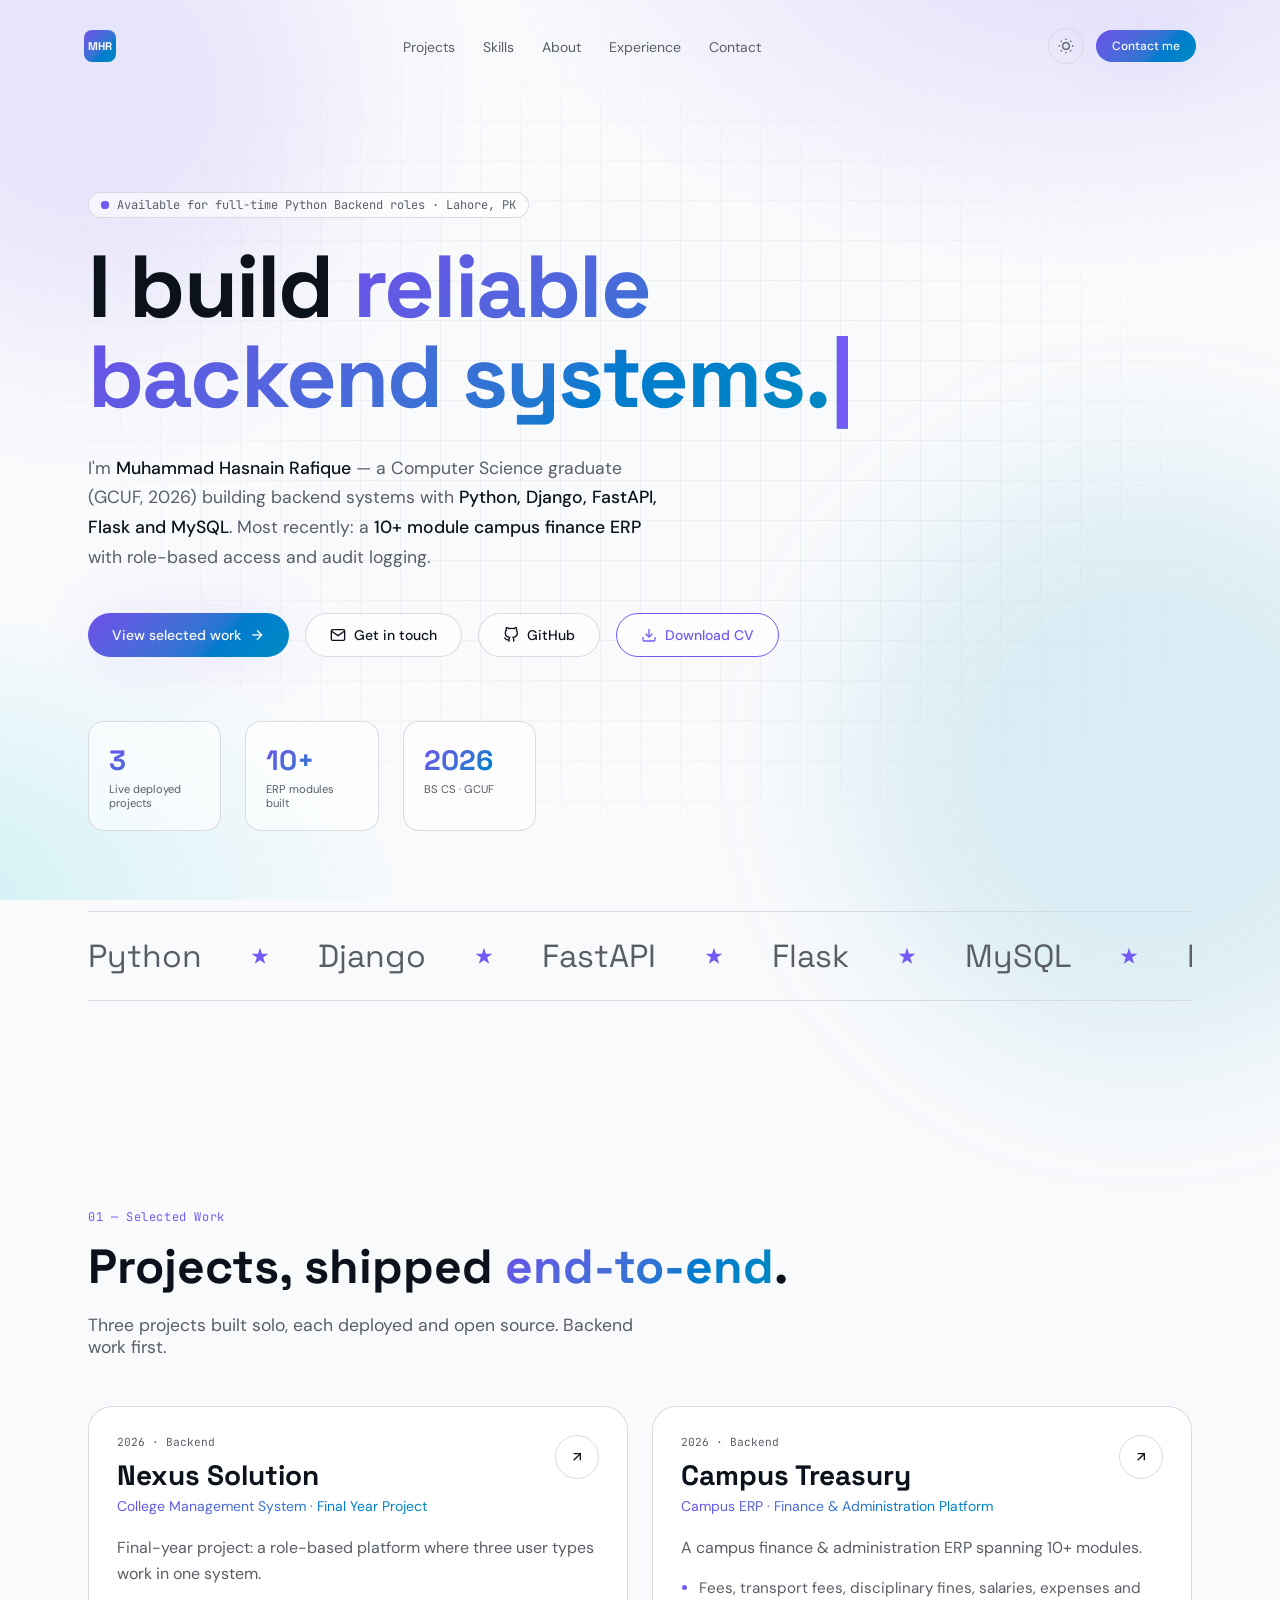
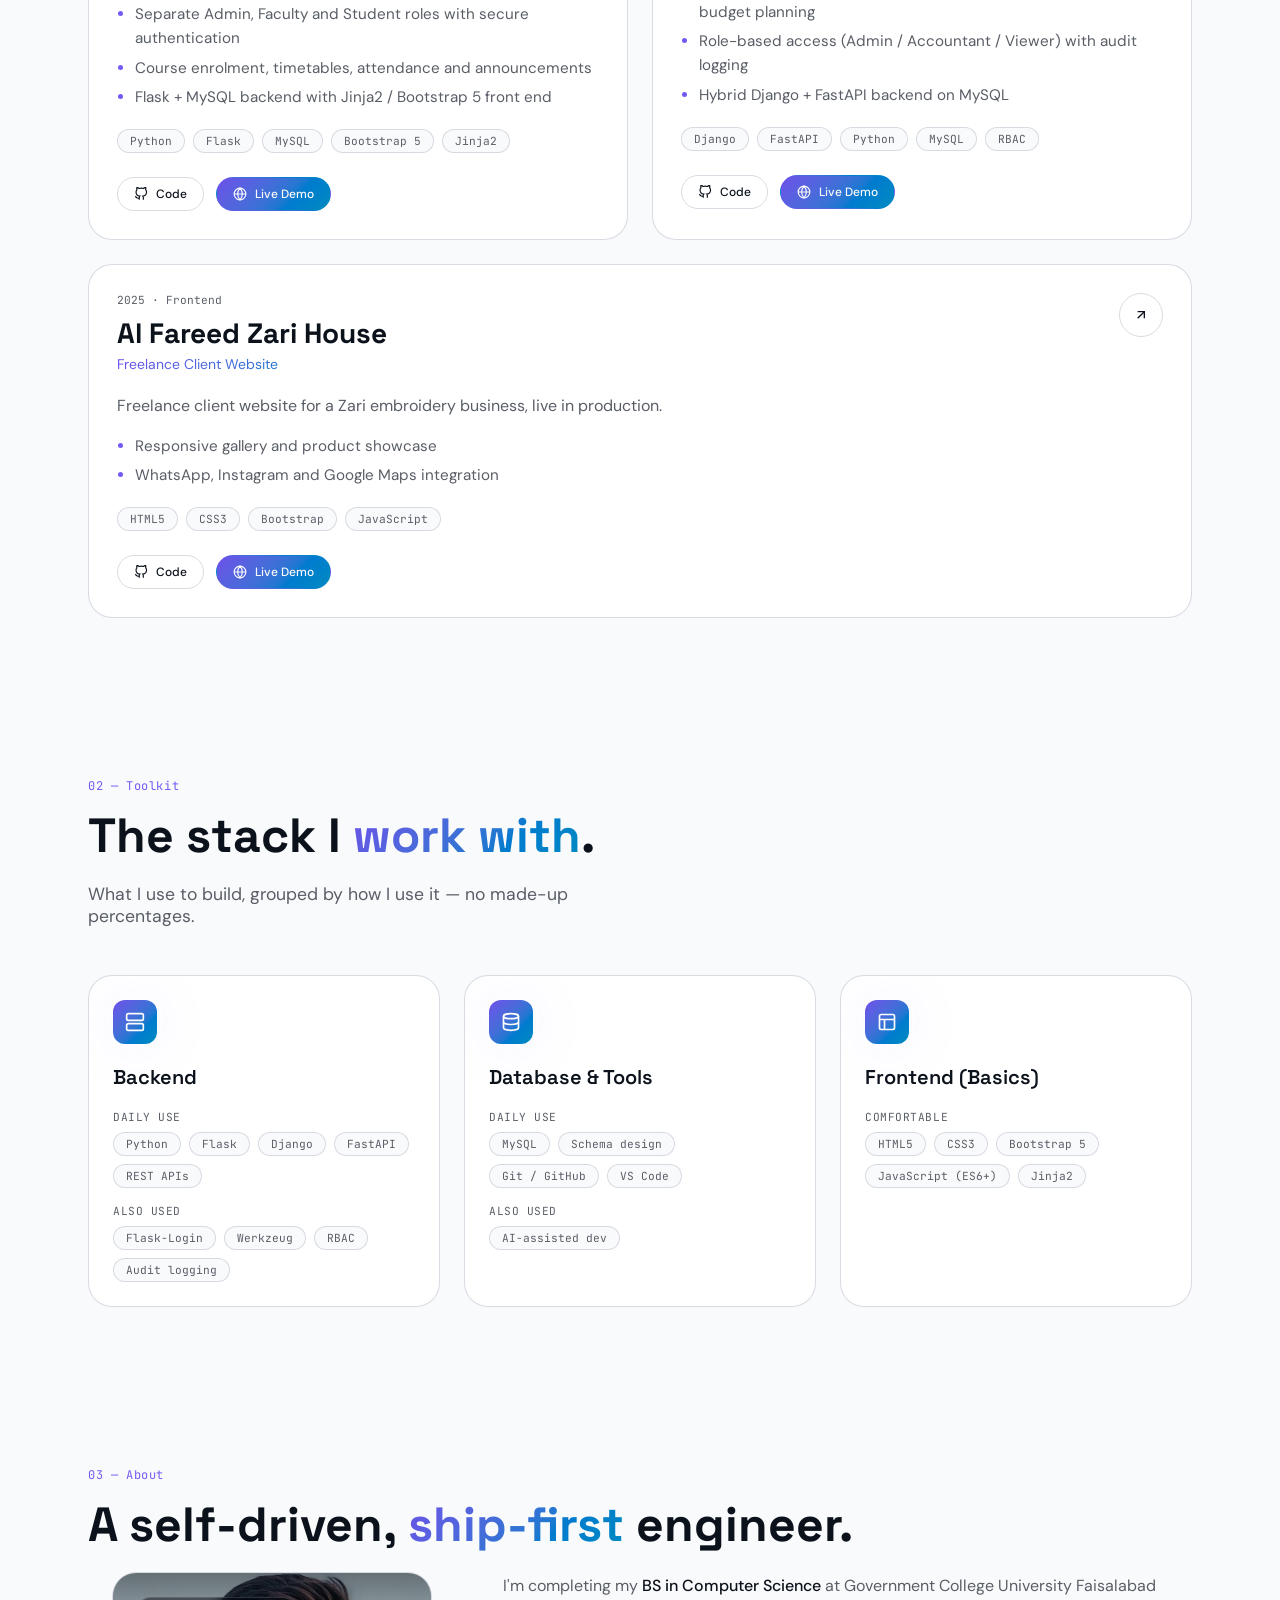
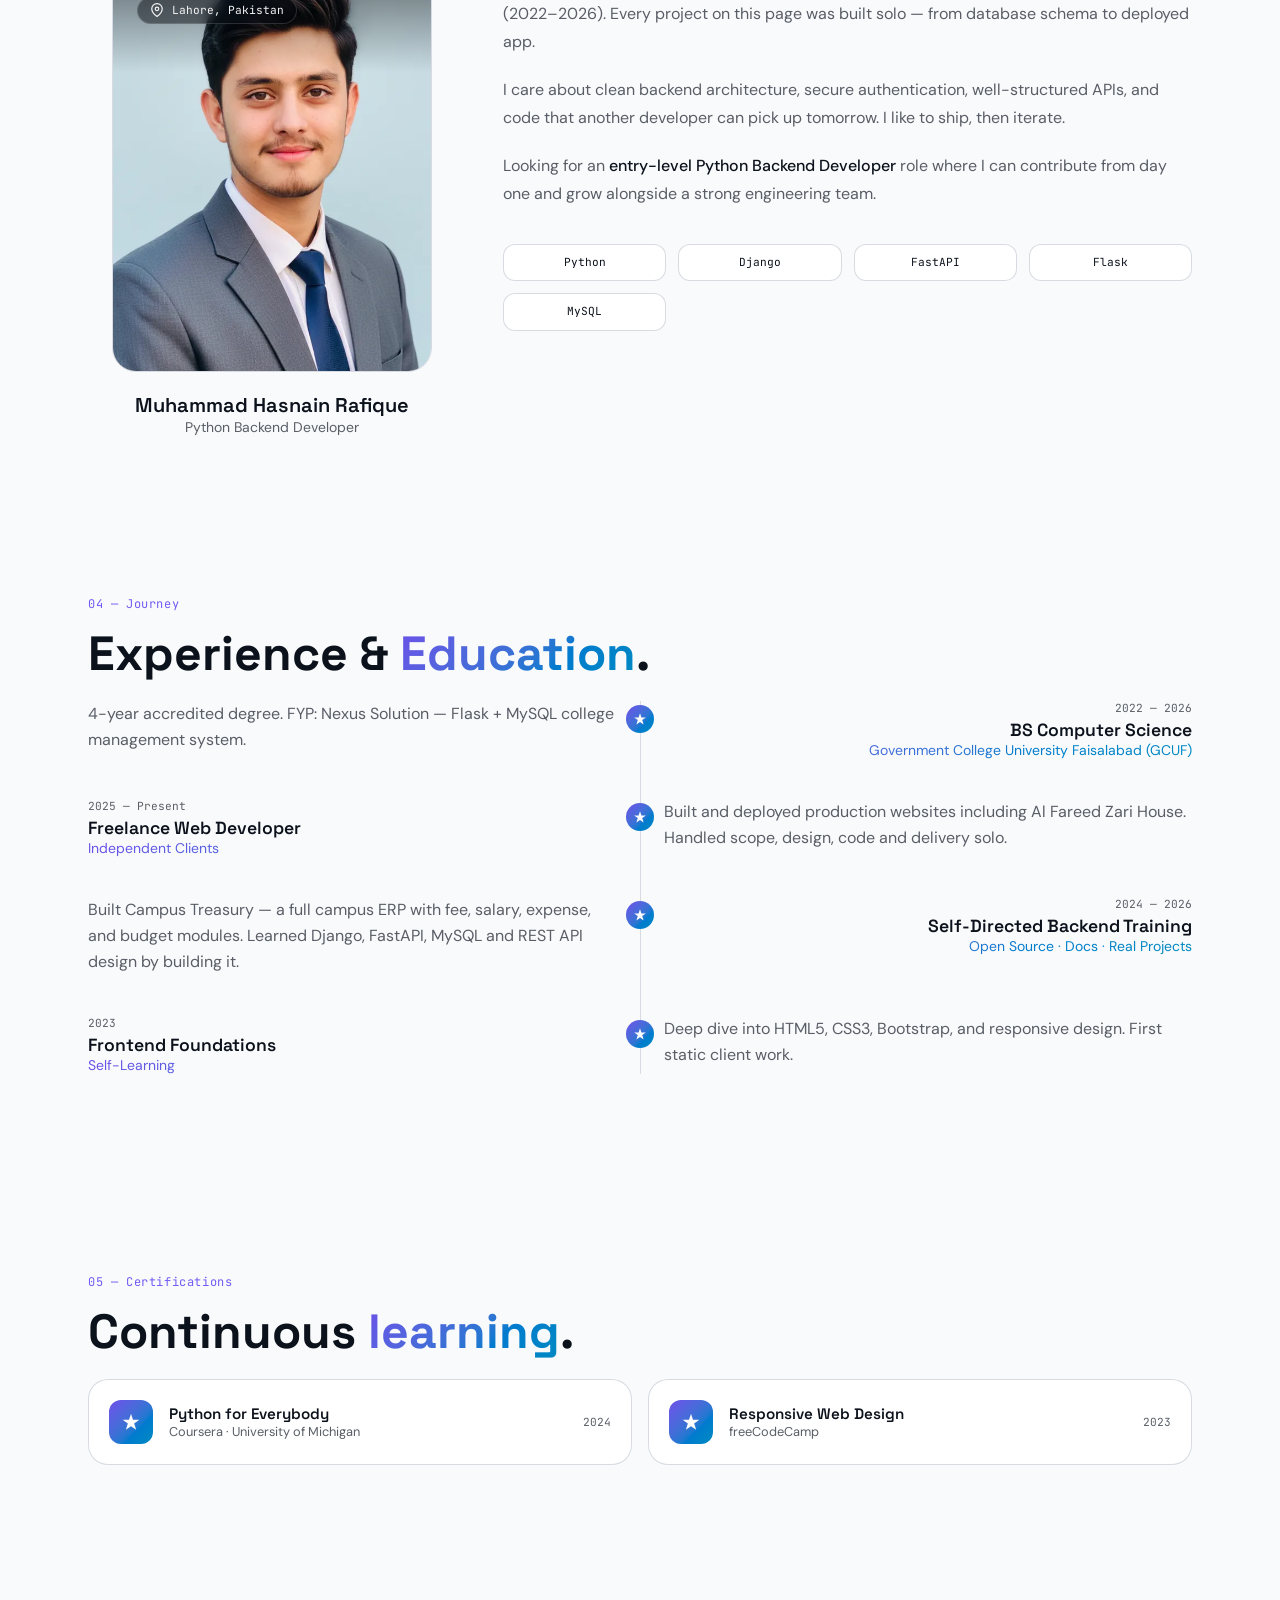
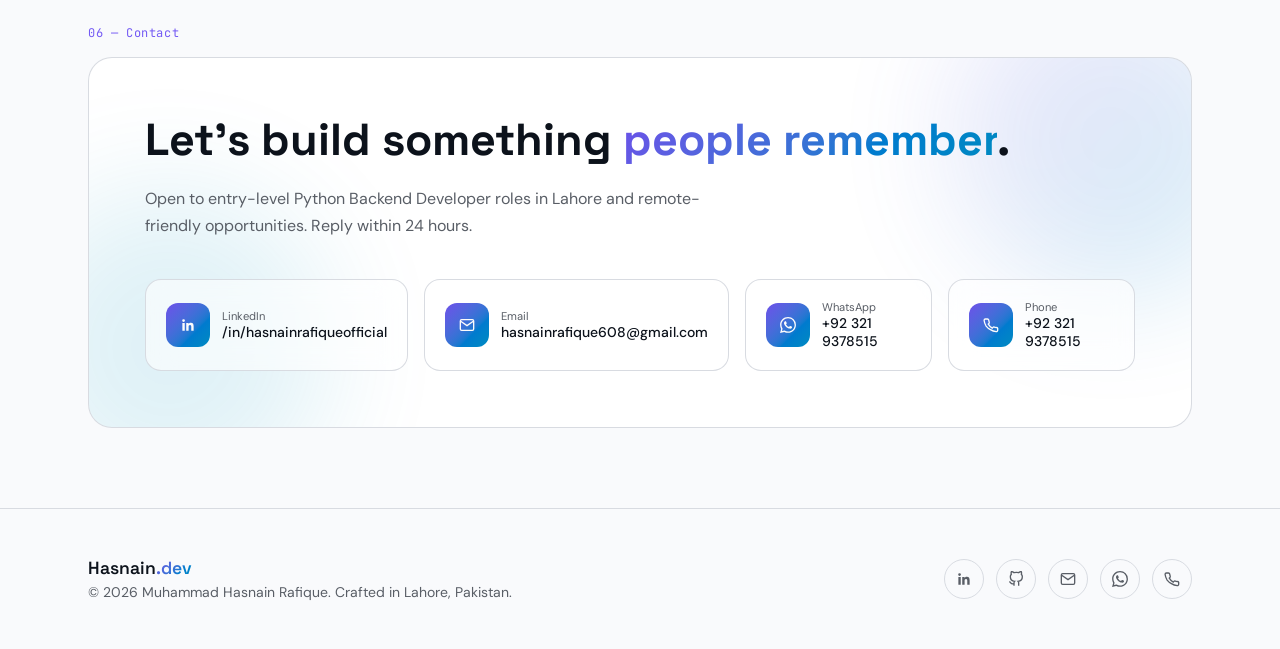
==== commit efe2311c: "Add link" ====
--- a/index.html
+++ b/index.html
@@ -198,7 +198,7 @@
               <svg width="14" height="14" fill="none" stroke="currentColor" stroke-width="2" viewBox="0 0 24 24"><path d="M9 19c-5 1.5-5-2.5-7-3m14 6v-3.87a3.37 3.37 0 0 0-.94-2.61c3.14-.35 6.44-1.54 6.44-7A5.44 5.44 0 0 0 20 4.77 5.07 5.07 0 0 0 19.91 1S18.73.65 16 2.48a13.38 13.38 0 0 0-7 0C6.27.65 5.09 1 5.09 1A5.07 5.07 0 0 0 5 4.77a5.44 5.44 0 0 0-1.5 3.78c0 5.42 3.3 6.61 6.44 7A3.37 3.37 0 0 0 9 18.13V22"/></svg>
               Code
             </a>
-            <a href="https:https://campustreasury-project.wasmer.app/" target="_blank" rel="noopener" class="link-btn demo">
+            <a href="https://campustreasury-project.wasmer.app/" target="_blank" rel="noopener" class="link-btn demo">
               <svg width="14" height="14" fill="none" stroke="currentColor" stroke-width="2" viewBox="0 0 24 24"><circle cx="12" cy="12" r="10"/><line x1="2" y1="12" x2="22" y2="12"/><path d="M12 2a15.3 15.3 0 0 1 4 10 15.3 15.3 0 0 1-4 10 15.3 15.3 0 0 1-4-10 15.3 15.3 0 0 1 4-10z"/></svg>
               Live Demo
             </a>
